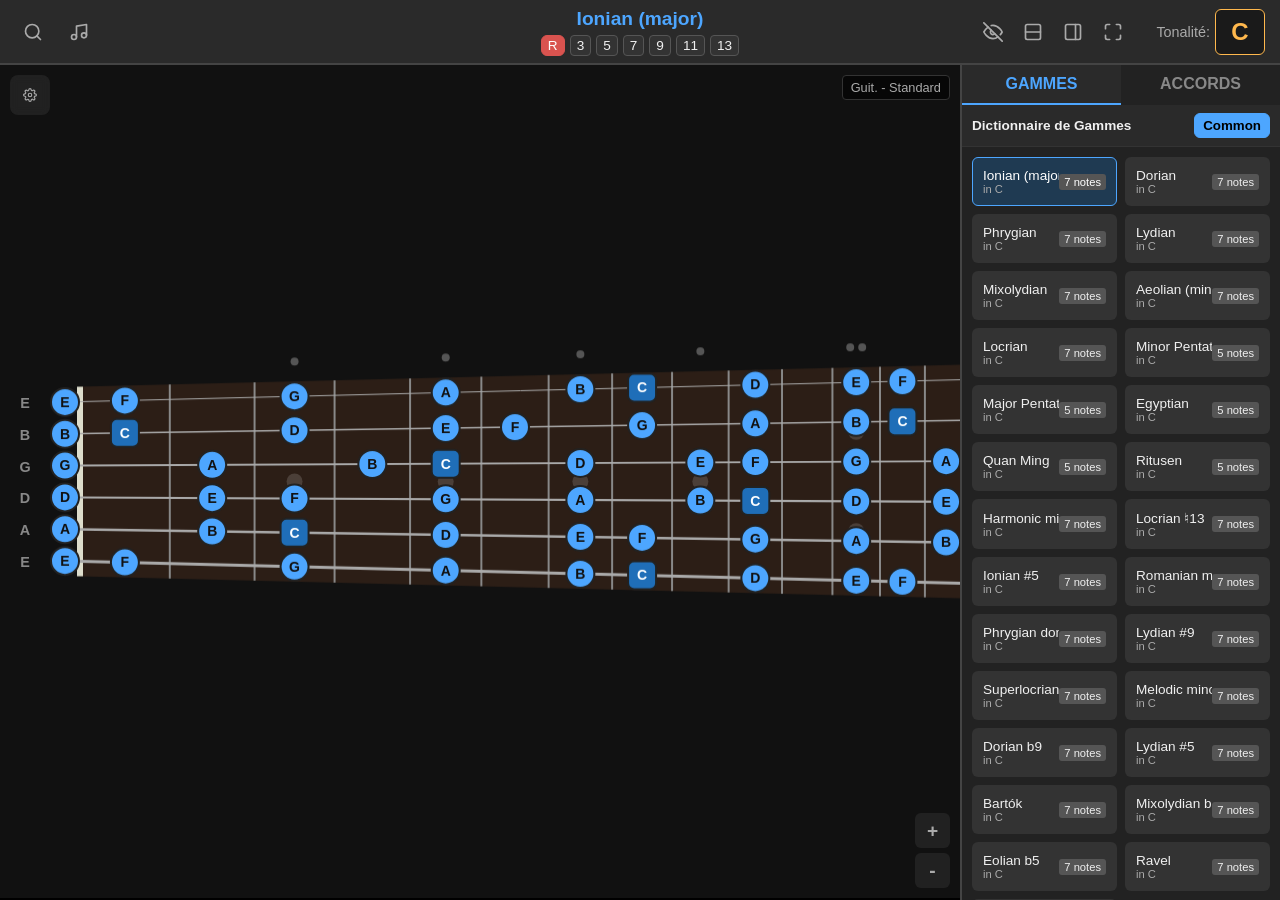
==== index.html @ 2365c73a "New icons in dropdown menu and additional marks over necks for visibility enhancing" ====
<!DOCTYPE html>
<html lang="fr">
<head>
    <meta charset="UTF-8">
    <meta name="viewport" content="width=device-width, initial-scale=1.0, maximum-scale=1.0, user-scalable=no">
    <title>Show Me Scales</title>
    <style>
        /* --- Reset et base --- */
        * { box-sizing: border-box; margin: 0; padding: 0; user-select: none; -webkit-user-select: none; }
        html, body {
            width: 100%; height: 100%;
            background-color: #1e1e1e;
            color: #f0f0f0;
            font-family: 'Segoe UI', Tahoma, Geneva, Verdana, sans-serif;
            overflow: hidden;
            touch-action: none; 
        }

        /* --- Avertissement Portrait --- */
        #orientation-warning {
            display: none; position: fixed; top: 0; left: 0; width: 100%; height: 100%;
            background: #000; color: white; z-index: 9999;
            align-items: center; justify-content: center; text-align: center;
            font-size: 1.5rem; padding: 20px;
        }
        @media screen and (orientation: portrait) {
            #orientation-warning { display: flex; }
            #app { display: none !important; }
        }

        /* --- Layout Principal --- */
        #app { display: flex; flex-direction: column; height: 100vh; width: 100vw; }

        /* --- 1. En-tête --- */
        #top-bar {
            height: 65px; background: #2a2a2a; border-bottom: 2px solid #444;
            display: flex; justify-content: space-between; align-items: center; padding: 0 15px;
            flex-shrink: 0;
            transition: all 0.3s ease;
        }
        
        .header-section { display: flex; align-items: center; gap: 10px; width: 33%; }
        .header-center { width: 34%; text-align: center; display: flex; flex-direction: column; align-items: center; }
        .header-right { width: 33%; justify-content: flex-end; }

        button {
            background: #3a3a3a; border: 1px solid #555; color: white;
            padding: 8px 12px; border-radius: 6px; cursor: pointer; font-weight: bold;
            transition: background 0.2s, color 0.2s;
        }
        button:active { background: #555; }
        button.active-toggle { background: #4da6ff; color: #000; border-color: #4da6ff; }

        /* --- Icon Buttons --- */
        .icon-btn { 
            display: flex; align-items: center; justify-content: center;
            width: 36px; height: 36px; padding: 0;
            background: transparent; border: 1px solid transparent; color: #aaa;
            border-radius: 6px;
        }
        .icon-btn:hover { color: #fff; background: rgba(255,255,255,0.05); }
        .icon-btn.active { color: #4da6ff; background: rgba(77, 166, 255, 0.1); }
        .icon-btn.active-search { color: #ff4d4d; background: rgba(255, 77, 77, 0.1); }

        #scale-name { font-size: 1.2rem; color: #4da6ff; margin-bottom: 5px; white-space: nowrap; }
        #formula-bar { display: flex; gap: 5px; font-size: 0.85rem; flex-wrap: wrap; justify-content: center; }
        .interval-badge { background: #333; padding: 2px 6px; border-radius: 4px; border: 1px solid #555; transition: 0.1s; cursor: default; }
        .interval-badge.root { background: #d9534f; color: white; border-color: #d9534f; border-radius: 6px; } /* Plus arrondi pour la fondamentale */
        
        #btn-key {
            font-size: 1.5rem; background: #1a1a1a; border-color: #ffb84d; 
            color: #ffb84d; min-width: 50px; text-align: center;
        }

        .dropdown { position: relative; display: inline-block; }
        .dropdown-content {
            display: none; position: absolute; background-color: #2a2a2a; min-width: 210px;
            box-shadow: 0px 8px 16px 0px rgba(0,0,0,0.5); z-index: 1000; border: 1px solid #444; border-radius: 6px;
            overflow: hidden;
        }
        .dropdown-content a { 
            color: #f0f0f0; padding: 12px 16px; text-decoration: none; 
            display: flex; align-items: center; gap: 12px; cursor: pointer;
            transition: background 0.2s;
        }
        .dropdown-content a:hover { background-color: #3a3a3a; }
        .dropdown-content a svg { color: #aaa; flex-shrink: 0; }
        .dropdown:hover .dropdown-content { display: block; }

        #formula-bar.interactive .interval-badge { cursor: pointer; }
        #formula-bar.interactive .interval-badge:hover { background: #555; }
        #formula-bar.interactive .interval-badge.selected { background: #ff4d4d; color: white; border-color: #ff4d4d; }
        #formula-bar.interactive .interval-badge.root.selected { background: #d9534f; }

        /* --- Structure Horizontale (Mobile Landscape Friendly) --- */
        #main-content {
            display: flex; flex-direction: row; flex-grow: 1; overflow: hidden;
        }

        /* --- 2. Zone Instrument(s) --- */
        #instruments-wrapper {
            display: flex; flex-direction: column; flex-grow: 1; overflow: hidden;
        }

        .instrument-container {
            flex: 1; position: relative; background: #111; overflow: hidden;
            box-shadow: inset 0 0 20px rgba(0,0,0,0.8);
            border-bottom: 2px solid #000;
            display: flex;
        }
        .instrument-container:last-child { border-bottom: none; }
        canvas { display: block; width: 100%; height: 100%; touch-action: none; }
        
        .btn-tuning-presets {
            position: absolute; top: 10px; left: 10px; z-index: 100;
            background: rgba(40, 40, 40, 0.7); border: 1px solid transparent; color: #aaa;
            width: 40px; height: 40px; border-radius: 8px;
            display: flex; align-items: center; justify-content: center;
            cursor: pointer; backdrop-filter: blur(4px);
        }
        .btn-tuning-presets:hover { color: #fff; background: rgba(60, 60, 60, 0.8); }
        .btn-tuning-presets:active { background: #555; }

        .instrument-label {
            position: absolute; top: 10px; right: 10px; z-index: 100;
            background: rgba(0, 0, 0, 0.6); padding: 4px 8px; border-radius: 4px;
            font-size: 0.8rem; color: #aaa; pointer-events: none; border: 1px solid #333;
        }

        .tuning-pegs {
            position: absolute; left: 0; top: 0; width: 60px; height: 100%;
            pointer-events: none; 
        }
        .peg {
            pointer-events: auto; position: absolute; left: 10px;
            background: #222; border: 2px solid #555; color: #ccc;
            width: 30px; height: 30px; border-radius: 50%;
            display: flex; align-items: center; justify-content: center;
            font-weight: bold; cursor: pointer; font-size: 0.8rem;
            box-shadow: 0 2px 5px rgba(0,0,0,0.5); transition: all 0.1s;
        }
        .peg:active { transform: scale(0.9); background: #444; }
        .disabled-peg { 
            background: transparent; border: none; box-shadow: none; 
            pointer-events: none; color: #888; font-size: 0.9rem;
        }

        .zoom-controls {
            position: absolute; right: 10px; bottom: 10px;
            display: flex; flex-direction: column; gap: 5px;
        }
        .zoom-controls button { width: 35px; height: 35px; font-size: 1.2rem; display: flex; align-items: center; justify-content: center; background: rgba(40, 40, 40, 0.7); border:none; color: #aaa;}
        .zoom-controls button:hover { color: #fff; background: rgba(60, 60, 60, 0.8); }

        /* --- 3. Dictionnaire (Onglets & Grille - A Droite) --- */
        #dictionary-zone {
            width: 320px; background: #222; border-left: 2px solid #444;
            display: flex; flex-direction: column; flex-shrink: 0;
            transition: width 0.3s;
        }
        
        .tabs { display: flex; background: #1a1a1a; }
        .tab {
            flex: 1; padding: 10px; text-align: center; cursor: pointer; font-weight: bold;
            background: #222; color: #888; border-bottom: 2px solid transparent;
        }
        .tab.active { color: #4da6ff; border-bottom-color: #4da6ff; background: #2a2a2a; }

        .grid-header {
            padding: 8px 10px; background: #2a2a2a; display: flex; 
            justify-content: space-between; align-items: center; font-size: 0.85rem;
            border-bottom: 1px solid #333; gap: 5px;
        }

        #dictionary-grid {
            flex-grow: 1; overflow-y: auto; padding: 10px;
            display: grid; grid-template-columns: repeat(auto-fill, minmax(130px, 1fr));
            gap: 8px; align-content: start;
        }

        .dict-item {
            background: #333; padding: 10px; border-radius: 6px; font-size: 0.85rem;
            cursor: pointer; border: 1px solid transparent; transition: all 0.1s;
            display: flex; justify-content: space-between; align-items: center;
        }
        .dict-item:hover { background: #3a3a3a; }
        .dict-item.active { border-color: #4da6ff; background: #1f3a52; color: #fff; }
        .dict-item.active-chord { border-color: #ff4d4d; background: #4d1f1f; color: #fff; }
        .dict-item-badge { font-size: 0.7rem; background: #555; padding: 2px 5px; border-radius: 3px; }
        .dict-item.disabled { opacity: 0.3; pointer-events: none; background: #222; }
        .chord-qualifier { font-size: 0.8rem; color: #ffb84d; font-weight: bold;}
        
        .dict-group-header {
            grid-column: 1 / -1; font-weight: bold; color: #ffb84d; 
            border-bottom: 1px solid #444; padding-bottom: 4px; margin-top: 8px;
        }

        /* --- Chord Builder (Recherche) --- */
        #chord-builder {
            display: none; flex-direction: column; flex-grow: 1; padding: 10px; overflow-y: auto;
        }
        .cb-roots {
            display: flex; overflow-x: auto; gap: 10px; padding-bottom: 10px; border-bottom: 1px solid #444;
        }
        .cb-root-btn {
            flex-shrink: 0; width: 45px; height: 45px; border-radius: 50%;
            background: #333; color: white; border: 2px solid #555;
            display: flex; align-items: center; justify-content: center;
            font-size: 1.1rem; font-weight: bold; cursor: pointer;
        }
        .cb-root-btn.active { background: #ffb84d; color: #000; border-color: #ffb84d; }
        
        .cb-qualities {
            display: grid; grid-template-columns: repeat(2, 1fr);
            gap: 10px; margin-top: 15px;
        }
        .cb-qual-btn {
            background: #333; padding: 12px; border-radius: 6px; text-align: center;
            cursor: pointer; border: 1px solid #555;
        }
        .cb-qual-btn:active { background: #555; }
        .cb-qual-btn strong { color: #ffb84d; font-size: 1.1rem; }

        /* --- Popup Modals --- */
        #key-picker-modal, #scale-root-picker-modal, #tuning-presets-modal {
            display: none; position: fixed; top: 0; left: 0; width: 100%; height: 100%;
            background: rgba(0,0,0,0.8); z-index: 2000; align-items: center; justify-content: center;
        }
        .modal-content {
            background: #2a2a2a; padding: 20px; border-radius: 10px; border: 1px solid #555;
            text-align: center; max-width: 90%; width: 350px; max-height: 90vh; overflow-y: auto;
        }
        .key-picker-grid { display: grid; grid-template-columns: repeat(4, 1fr); gap: 10px; margin-top: 15px; }
        .key-btn {
            padding: 15px 0; font-size: 1.2rem; background: #1a1a1a; color: #ffb84d;
            border: 1px solid #555; border-radius: 6px; cursor: pointer; transition: 0.2s;
        }
        .key-btn:hover:not(.disabled) { background: #333; }
        .key-btn.disabled { opacity: 0.2; pointer-events: none; }
        .key-btn.active { background: #ffb84d; color: #000; border-color: #ffb84d; }
        #btn-any-key { margin-top: 15px; width: 100%; padding: 12px; background: #4da6ff; color: #000; border: none; font-weight: bold;}

        /* Styles spécifiques pour la liste d'accordages */
        .tuning-preset-btn {
            display: block; width: 100%; padding: 12px; margin-top: 8px;
            background: #1a1a1a; color: #f0f0f0; border: 1px solid #555;
            border-radius: 6px; cursor: pointer; text-align: left;
            display: flex; justify-content: space-between; align-items: center;
        }
        .tuning-preset-btn:hover { background: #333; }
        .tuning-preset-btn .tuning-notes { color: #aaa; font-size: 0.85rem; }

        .instrument-selector {
            display: flex; justify-content: space-around; flex-wrap: wrap; gap: 5px;
            margin-bottom: 15px; border-bottom: 1px solid #555; padding-bottom: 10px;
        }

        .instrument-btn {
            background: transparent; border: none; color: #aaa;
            font-size: 1rem; cursor: pointer; padding: 5px 10px;
        }
        .instrument-btn.active {
            color: #4da6ff; border-bottom: 2px solid #4da6ff; font-weight: bold;
        }

        /* --- ZEN MODE (Cacher l'interface) --- */
        body.zen-mode #top-bar, 
        body.zen-mode #dictionary-zone,
        body.zen-mode .btn-tuning-presets,
        body.zen-mode .instrument-label,
        body.zen-mode .zoom-controls {
            display: none !important;
        }
        body.zen-mode #btn-restore-ui {
            display: flex !important;
        }
        .floating-restore {
            position: fixed; top: 15px; right: 15px; z-index: 9999;
            background: rgba(40, 40, 40, 0.8); border: 1px solid #555;
            backdrop-filter: blur(4px); border-radius: 50%;
            width: 46px; height: 46px;
            box-shadow: 0 4px 10px rgba(0,0,0,0.5);
            display: none; justify-content: center; align-items: center; cursor: pointer; color: #aaa;
        }
        .floating-restore:hover { background: #2a2a2a; color: #fff; }

    </style>
</head>
<body>
    <div id="orientation-warning">
        📱 Veuillez tourner votre appareil en mode paysage pour utiliser l'application.
    </div>

    <!-- Bouton flottant pour restaurer l'UI quand Zen Mode est actif -->
    <button class="floating-restore" id="btn-restore-ui" title="Afficher l'interface">
        <svg width="24" height="24" viewBox="0 0 24 24" fill="none" stroke="currentColor" stroke-width="2" stroke-linecap="round" stroke-linejoin="round"><path d="M1 12s4-8 11-8 11 8 11 8-4 8-11 8-11-8-11-8z"></path><circle cx="12" cy="12" r="3"></circle></svg>
    </button>

    <div id="app">
        <!-- En-tête -->
        <header id="top-bar">
            <div class="header-section">
                <!-- Dropdown Modes -->
                <div class="dropdown">
                    <button class="icon-btn" id="btn-app-mode" title="Mode de recherche">
                        <svg width="20" height="20" viewBox="0 0 24 24" fill="none" stroke="currentColor" stroke-width="2" stroke-linecap="round" stroke-linejoin="round"><circle cx="11" cy="11" r="8"></circle><line x1="21" y1="21" x2="16.65" y2="16.65"></line></svg>
                    </button>
                    <div class="dropdown-content">
                        <a onclick="setAppMode('explore')">
                            <svg width="18" height="18" viewBox="0 0 24 24" fill="none" stroke="currentColor" stroke-width="2" stroke-linecap="round" stroke-linejoin="round"><circle cx="11" cy="11" r="8"></circle><line x1="21" y1="21" x2="16.65" y2="16.65"></line></svg>
                            Mode Exploration
                        </a>
                        <a onclick="setAppMode('search_notes')">
                            <svg width="18" height="18" viewBox="0 0 24 24" fill="none" stroke="currentColor" stroke-width="2" stroke-linecap="round" stroke-linejoin="round"><path d="M9 18V5l12-2v13"></path><circle cx="6" cy="18" r="3"></circle><circle cx="18" cy="16" r="3"></circle></svg>
                            Recherche par Notes
                        </a>
                        <a onclick="setAppMode('search_intervals')">
                            <svg width="18" height="18" viewBox="0 0 24 24" fill="none" stroke="currentColor" stroke-width="2" stroke-linecap="round" stroke-linejoin="round"><line x1="4" y1="9" x2="20" y2="9"></line><line x1="4" y1="15" x2="20" y2="15"></line><line x1="10" y1="3" x2="8" y2="21"></line><line x1="16" y1="3" x2="14" y2="21"></line></svg>
                            Recherche par Intervalles
                        </a>
                    </div>
                </div>
                <!-- Toggle Affichage (Notes / Intervalles) -->
                <button class="icon-btn" id="btn-display-mode" title="Affichage : Notes / Intervalles">
                    <svg id="icon-notes" width="20" height="20" viewBox="0 0 24 24" fill="none" stroke="currentColor" stroke-width="2" stroke-linecap="round" stroke-linejoin="round"><path d="M9 18V5l12-2v13"></path><circle cx="6" cy="18" r="3"></circle><circle cx="18" cy="16" r="3"></circle></svg>
                    <svg id="icon-intervals" style="display:none;" width="20" height="20" viewBox="0 0 24 24" fill="none" stroke="currentColor" stroke-width="2" stroke-linecap="round" stroke-linejoin="round"><line x1="4" y1="9" x2="20" y2="9"></line><line x1="4" y1="15" x2="20" y2="15"></line><line x1="10" y1="3" x2="8" y2="21"></line><line x1="16" y1="3" x2="14" y2="21"></line></svg>
                </button>
            </div>
            
            <div class="header-center">
                <h1 id="scale-name">...</h1>
                <div id="formula-bar"></div>
            </div>
            
            <div class="header-section header-right">
                <div style="display:flex; gap: 4px;">
                    <button class="icon-btn" id="btn-hide-ui" title="Cacher l'interface (Zen Mode)">
                        <svg width="20" height="20" viewBox="0 0 24 24" fill="none" stroke="currentColor" stroke-width="2" stroke-linecap="round" stroke-linejoin="round"><path d="M17.94 17.94A10.07 10.07 0 0 1 12 20c-7 0-11-8-11-8a18.45 18.45 0 0 1 5.06-5.94M9.9 4.24A9.12 9.12 0 0 1 12 4c7 0 11 8 11 8a18.5 18.5 0 0 1-2.16 3.19m-6.72-1.07a3 3 0 1 1-4.24-4.24"></path><line x1="1" y1="1" x2="23" y2="23"></line></svg>
                    </button>
                    <button class="icon-btn" id="btn-split" title="Séparer la vue (2 instruments)">
                        <svg width="20" height="20" viewBox="0 0 24 24" fill="none" stroke="currentColor" stroke-width="2" stroke-linecap="round" stroke-linejoin="round"><rect x="3" y="3" width="18" height="18" rx="2" ry="2"></rect><line x1="3" y1="12" x2="21" y2="12"></line></svg>
                    </button>
                    <button class="icon-btn" id="btn-toggle-dict" title="Afficher/Masquer le dictionnaire">
                        <svg width="20" height="20" viewBox="0 0 24 24" fill="none" stroke="currentColor" stroke-width="2" stroke-linecap="round" stroke-linejoin="round"><rect x="3" y="3" width="18" height="18" rx="2" ry="2"></rect><line x1="15" y1="3" x2="15" y2="21"></line></svg>
                    </button>
                    <button class="icon-btn" id="btn-fullscreen" title="Plein écran">
                        <svg width="20" height="20" viewBox="0 0 24 24" fill="none" stroke="currentColor" stroke-width="2" stroke-linecap="round" stroke-linejoin="round"><path d="M8 3H5a2 2 0 0 0-2 2v3m18 0V5a2 2 0 0 0-2-2h-3m0 18h3a2 2 0 0 0 2-2v-3M3 16v3a2 2 0 0 0 2 2h3"></path></svg>
                    </button>
                </div>
                <div style="display:flex; align-items:center; margin-left: 15px; gap: 5px;">
                    <span style="font-size: 0.9rem; color: #aaa;">Tonalité:</span>
                    <button id="btn-key">C</button>
                </div>
            </div>
        </header>

        <div id="main-content">
            <!-- Zone Instruments (Multiples possibles) -->
            <div id="instruments-wrapper">
                <!-- Inst 0 -->
                <main class="instrument-container" id="inst-container-0">
                    <button class="btn-tuning-presets" onclick="openTuningPresetsPicker(0)" title="Instrument & Accordages">
                        <svg width="20" height="20" viewBox="0 0 24 24" fill="none" stroke="currentColor" stroke-width="2" stroke-linecap="round" stroke-linejoin="round"><circle cx="12" cy="12" r="3"></circle><path d="M19.4 15a1.65 1.65 0 0 0 .33 1.82l.06.06a2 2 0 0 1 0 2.83 2 2 0 0 1-2.83 0l-.06-.06a1.65 1.65 0 0 0-1.82-.33 1.65 1.65 0 0 0-1 1.51V21a2 2 0 0 1-2 2 2 2 0 0 1-2-2v-.09A1.65 1.65 0 0 0 9 19.4a1.65 1.65 0 0 0-1.82.33l-.06.06a2 2 0 0 1-2.83 0 2 2 0 0 1 0-2.83l.06-.06a1.65 1.65 0 0 0 .33-1.82 1.65 1.65 0 0 0-1.51-1H3a2 2 0 0 1-2-2 2 2 0 0 1 2-2h.09A1.65 1.65 0 0 0 4.6 9a1.65 1.65 0 0 0-.33-1.82l-.06-.06a2 2 0 0 1 0-2.83 2 2 0 0 1 2.83 0l.06.06a1.65 1.65 0 0 0 1.82.33H9a1.65 1.65 0 0 0 1-1.51V3a2 2 0 0 1 2-2 2 2 0 0 1 2 2v.09a1.65 1.65 0 0 0 1 1.51 1.65 1.65 0 0 0 1.82-.33l.06-.06a2 2 0 0 1 2.83 0 2 2 0 0 1 0 2.83l-.06.06a1.65 1.65 0 0 0-.33 1.82V9a1.65 1.65 0 0 0 1.51 1H21a2 2 0 0 1 2 2 2 2 0 0 1-2 2h-.09a1.65 1.65 0 0 0-1.51 1z"></path></svg>
                    </button>
                    <div class="instrument-label" id="inst-label-0"></div>
                    <canvas id="canvas-0"></canvas>
                    <div class="tuning-pegs" id="pegs-0"></div>
                    <div class="zoom-controls">
                        <button onclick="zoomIn(0)">+</button>
                        <button onclick="zoomOut(0)">-</button>
                    </div>
                </main>
                <!-- Inst 1 (Split) -->
                <main class="instrument-container" id="inst-container-1" style="display:none;">
                    <button class="btn-tuning-presets" onclick="openTuningPresetsPicker(1)" title="Instrument & Accordages">
                        <svg width="20" height="20" viewBox="0 0 24 24" fill="none" stroke="currentColor" stroke-width="2" stroke-linecap="round" stroke-linejoin="round"><circle cx="12" cy="12" r="3"></circle><path d="M19.4 15a1.65 1.65 0 0 0 .33 1.82l.06.06a2 2 0 0 1 0 2.83 2 2 0 0 1-2.83 0l-.06-.06a1.65 1.65 0 0 0-1.82-.33 1.65 1.65 0 0 0-1 1.51V21a2 2 0 0 1-2 2 2 2 0 0 1-2-2v-.09A1.65 1.65 0 0 0 9 19.4a1.65 1.65 0 0 0-1.82.33l-.06.06a2 2 0 0 1-2.83 0 2 2 0 0 1 0-2.83l.06-.06a1.65 1.65 0 0 0 .33-1.82 1.65 1.65 0 0 0-1.51-1H3a2 2 0 0 1-2-2 2 2 0 0 1 2-2h.09A1.65 1.65 0 0 0 4.6 9a1.65 1.65 0 0 0-.33-1.82l-.06-.06a2 2 0 0 1 0-2.83 2 2 0 0 1 2.83 0l.06.06a1.65 1.65 0 0 0 1.82.33H9a1.65 1.65 0 0 0 1-1.51V3a2 2 0 0 1 2-2 2 2 0 0 1 2 2v.09a1.65 1.65 0 0 0 1 1.51 1.65 1.65 0 0 0 1.82-.33l.06-.06a2 2 0 0 1 2.83 0 2 2 0 0 1 0 2.83l-.06.06a1.65 1.65 0 0 0-.33 1.82V9a1.65 1.65 0 0 0 1.51 1H21a2 2 0 0 1 2 2 2 2 0 0 1-2 2h-.09a1.65 1.65 0 0 0-1.51 1z"></path></svg>
                    </button>
                    <div class="instrument-label" id="inst-label-1"></div>
                    <canvas id="canvas-1"></canvas>
                    <div class="tuning-pegs" id="pegs-1"></div>
                    <div class="zoom-controls">
                        <button onclick="zoomIn(1)">+</button>
                        <button onclick="zoomOut(1)">-</button>
                    </div>
                </main>
            </div>

            <!-- Dictionnaire (Onglets & Grille) -->
            <footer id="dictionary-zone">
                <div class="tabs">
                    <div class="tab active" id="tab-scales" onclick="setDictTab('scales')">GAMMES</div>
                    <div class="tab" id="tab-chords" onclick="setDictTab('chords')">ACCORDS</div>
                </div>
                <div class="grid-header">
                    <strong id="dict-title">Dictionnaire</strong>
                    <div style="display:flex; gap: 5px;">
                        <button id="btn-filter-common" class="active-toggle" style="padding: 4px 8px;">Common</button>
                    </div>
                </div>
                
                <div id="dictionary-grid"></div>
                
                <div id="chord-builder">
                    <div class="cb-roots" id="cb-roots"></div>
                    <div class="cb-qualities" id="cb-qualities"></div>
                </div>
            </footer>
        </div>

        <!-- Modal Choix de Tonalité (Général / Corde) -->
        <div id="key-picker-modal">
            <div class="modal-content">
                <h3 id="key-picker-title">Sélectionner la Tonalité</h3>
                <div class="key-picker-grid" id="key-picker-grid"></div>
                <button id="btn-any-key" class="key-btn">Toutes (Any)</button>
                <button onclick="closeKeyPicker()" style="margin-top:10px; width:100%; background: #555;">Annuler</button>
            </div>
        </div>

        <!-- Modal Choix de Tonalité Spécifique -->
        <div id="scale-root-picker-modal">
            <div class="modal-content">
                <h3 id="scale-root-picker-title">Sélectionner la Tonalité</h3>
                <div class="key-picker-grid" id="scale-root-picker-grid"></div>
                <button onclick="document.getElementById('scale-root-picker-modal').style.display='none'" style="margin-top:15px; width:100%; background: #555;">Annuler</button>
            </div>
        </div>

        <!-- Modal Accordages Prédéfinis -->
        <div id="tuning-presets-modal">
            <div class="modal-content">
                <div class="instrument-selector">
                    <button class="instrument-btn active" id="btn-inst-guitar" onclick="setInstrumentType('guitar')">Guitare</button>
                    <button class="instrument-btn" id="btn-inst-bass" onclick="setInstrumentType('bass')">Basse</button>
                    <button class="instrument-btn" id="btn-inst-ukulele" onclick="setInstrumentType('ukulele')">Ukulélé</button>
                    <button class="instrument-btn" id="btn-inst-piano" onclick="setInstrumentType('piano')">Piano</button>
                    <button class="instrument-btn" id="btn-inst-score" onclick="setInstrumentType('score')">Partition</button>
                </div>
                <h3 id="tuning-title">Accordages</h3>
                <div id="tuning-presets-list" style="margin-top: 15px;">
                    <!-- Rempli par JS -->
                </div>
                <button onclick="document.getElementById('tuning-presets-modal').style.display='none'" style="margin-top:15px; width:100%; background: #555;">Fermer</button>
            </div>
        </div>
    </div>

    <script>
        // --- DONNÉES MUSICALES ---
        const NOTES = ['C', 'C#', 'D', 'D#', 'E', 'F', 'F#', 'G', 'G#', 'A', 'A#', 'B'];
        const ROMAN_NUMERALS = ['I', 'II', 'III', 'IV', 'V', 'VI', 'VII', 'VIII'];
        const ALL_INTERVALS = ['1', 'b2', '2', 'b3', '3', '4', 'b5', '5', '#5', '6', 'b7', '7'];
        
        // Mappage pour le solfège (0 = C, 1 = D, 2 = E...)
        const BASE_LETTERS = [0, 0, 1, 1, 2, 3, 3, 4, 4, 5, 5, 6]; 
        const NATURAL_PITCHES = [0, 2, 4, 5, 7, 9, 11]; // Index pitch pour C, D, E, F, G, A, B

        const INTERVAL_SEMITONES = {
            '1': 0, 'b2': 1, '2': 2, '#2': 3, 'b3': 3, '3': 4,
            'b4': 4, '4': 5, '#4': 6, 'b5': 6, '5': 7, '#5': 8,
            'b6': 8, '6': 9, 'bb7': 9, 'b7': 10, '7': 11,
            'b9': 1, '9': 2, '#9': 3, '11': 5, '#11': 6,
            'b13': 8, '13': 9
        };

        const TUNING_PRESETS = {
            'guitar': [
                { name: "Standard", notes: [4, 11, 7, 2, 9, 4] },
                { name: "Drop D", notes: [4, 11, 7, 2, 9, 2] },
                { name: "Double Drop D", notes: [2, 11, 7, 2, 9, 2] },
                { name: "Open D", notes: [2, 9, 6, 2, 9, 2] },
                { name: "Open G", notes: [2, 11, 7, 2, 7, 2] },
                { name: "DADGAD", notes: [2, 9, 7, 2, 9, 2] },
                { name: "Custom", notes: [4, 11, 7, 2, 9, 4] }
            ],
            'bass': [
                { name: "Standard (4 cordes)", notes: [7, 2, 9, 4] },
                { name: "Drop D (4 cordes)", notes: [7, 2, 9, 2] },
                { name: "Standard (5 cordes)", notes: [7, 2, 9, 4, 11] },
                { name: "Custom", notes: [7, 2, 9, 4] }
            ],
            'ukulele': [
                { name: "Standard (Soprano/Concert)", notes: [9, 4, 0, 7] },
                { name: "D Tuning", notes: [11, 6, 2, 9] },
                { name: "Baryton", notes: [4, 11, 7, 2] },
                { name: "Custom", notes: [9, 4, 0, 7] }
            ]
        };

        const DEFAULT_SCALES_DB = [
            { name: "Ionian (major)", intervals: "1, 3, 5, 7, 9, 11, 13", common: true },
            { name: "Dorian", intervals: "1, b3, 5, b7, 9, 11, 13", common: true },
            { name: "Phrygian", intervals: "1, b3, 5, b7, b9, 11, b13", common: true },
            { name: "Lydian", intervals: "1, 3, 5, 7, 9, #11, 13", common: true },
            { name: "Mixolydian", intervals: "1, 3, 5, b7, 9, 11, 13", common: true },
            { name: "Aeolian (minor)", intervals: "1, b3, 5, b7, 9, 11, b13", common: true },
            { name: "Locrian", intervals: "1, b3, b5, b7, b9, 11, b13", common: true },
            { name: "Minor Pentatonic", intervals: "1, b3, 5, b7, 11", common: true },
            { name: "Major Pentatonic", intervals: "1, 3, 5, 9, 13", common: true },
            { name: "Harmonic minor", intervals: "1, b3, 5, 7, 9, 11, b13", common: true },
            { name: "Melodic minor", intervals: "1, b3, 5, 7, 9, 11, 13", common: true },
            { name: "Blues pentatonic", intervals: "1, b3, 4, 5, b7, 11", common: true },
            { name: "Whole tone", intervals: "1, 3, #5, b7, 9, #11", common: false },
            { name: "Hirajoshi", intervals: "1, b3, 5, 9, b13", common: false }
        ];

        let SCALES_DB = [];

        const CHORD_FORMULAS = [
            { name: "Major", qualifiers: ["Maj", "", "M"], intervals: "1, 3, 5", common: true },
            { name: "Minor", qualifiers: ["m", "min", "-", "MI"], intervals: "1, b3, 5", common: true },
            { name: "Diminished", qualifiers: ["dim", "°"], intervals: "1, b3, b5", common: true },
            { name: "Augmented", qualifiers: ["Aug", "+"], intervals: "1, 3, #5", common: true },
            { name: "sus2", qualifiers: ["sus2"], intervals: "1, 2, 5", common: true },
            { name: "sus4", qualifiers: ["sus4"], intervals: "1, 4, 5", common: true },
            { name: "Major 7", qualifiers: ["maj7", "Δ"], intervals: "1, 3, 5, 7", common: true },
            { name: "Minor 7", qualifiers: ["m7", "min7"], intervals: "1, b3, 5, b7", common: true },
            { name: "Dominant 7", qualifiers: ["7"], intervals: "1, 3, 5, b7", common: true },
            { name: "Minor 7b5", qualifiers: ["m7b5", "ø"], intervals: "1, b3, b5, b7", common: false },
            { name: "Diminished 7", qualifiers: ["dim7", "°7"], intervals: "1, b3, b5, 6", common: false },
            { name: "Minor Maj 7", qualifiers: ["m(maj7)"], intervals: "1, b3, 5, 7", common: false },
            { name: "Dominant 9", qualifiers: ["9"], intervals: "1, 3, 5, b7, 9", common: false },
            { name: "Major 9", qualifiers: ["maj9"], intervals: "1, 3, 5, 7, 9", common: false },
            { name: "Minor 9", qualifiers: ["m9"], intervals: "1, b3, 5, b7, 9", common: false }
        ];

        function calculateProfile(item) {
             const intervals = item.intervals.split(',').map(i => i.trim());
             let profile = 0;
             intervals.forEach(interval => {
                 const semitones = INTERVAL_SEMITONES[interval];
                 if (semitones !== undefined) profile |= (1 << semitones);
             });
             item.profile = profile;
        }
        CHORD_FORMULAS.forEach(calculateProfile);

        // --- GESTION DE LA MISE EN VEILLE (WAKE LOCK) ---
        let wakeLock = null;
        const requestWakeLock = async () => {
            try {
                if ('wakeLock' in navigator) {
                    wakeLock = await navigator.wakeLock.request('screen');
                    wakeLock.addEventListener('release', () => { console.log('Wake Lock relâché'); });
                }
            } catch (err) {
                console.log(`Wake Lock API: ${err.name}, ${err.message}`);
            }
        };

        document.addEventListener('visibilitychange', () => {
            if (wakeLock !== null && document.visibilityState === 'visible') requestWakeLock();
        });

        // --- INITIALISATION DES GAMMES VIA JSON FETCH ---
        async function initScalesDB() {
            try {
                const response = await fetch('scales.json');
                if (!response.ok) throw new Error("Fichier introuvable");
                const data = await response.json();
                if (Array.isArray(data) && data.length > 0) {
                    SCALES_DB = data.filter(s => s.name && s.intervals).map(s => {
                        if (s.common === "true" || s.common === 1) s.common = true;
                        else if (s.common === "false" || s.common === 0) s.common = false;
                        else if (typeof s.common !== 'boolean') {
                            const def = DEFAULT_SCALES_DB.find(d => d.name === s.name);
                            s.common = def ? def.common : false;
                        }
                        return s;
                    });
                } else {
                    throw new Error("Format JSON invalide");
                }
            } catch (err) {
                console.info("Info: Utilisation des gammes par défaut (scales.json non trouvé ou invalide).");
                SCALES_DB = JSON.parse(JSON.stringify(DEFAULT_SCALES_DB));
            }
            SCALES_DB.forEach(calculateProfile);
        }

        // --- ÉTAT DE L'APPLICATION ---
        const AppState = {
            currentKey: 0, 
            searchKey: null, 
            currentScale: null, 
            currentChordRoot: null, 
            currentChordFormula: null, 
            displayMode: 'notes', 
            appMode: 'explore', 
            dictTab: 'scales', 
            showOnlyCommon: true,
            selectedNotesSet: new Set(), 
            selectedIntervalsSet: new Set(),
            cbSelectedRoot: 0,
            
            splitMode: false,
            dictVisible: true,
            instrumentsData: [
                { type: 'guitar', tuningName: 'Standard', tuning: [...TUNING_PRESETS['guitar'][0].notes] },
                { type: 'piano', tuningName: '', tuning: [] } 
            ],
            
            activeInstrumentMenuIndex: 0,
            tuningStringIndex: null, 
            
            getActiveNotes() {
                if (this.appMode === 'search_notes') {
                    return Array.from(this.selectedNotesSet).map(index => ({ index: index, interval: '?', isRoot: false, isChordNote: false }));
                } else if (this.appMode === 'search_intervals') {
                     let activeNotes = [];
                     this.selectedIntervalsSet.forEach(interval => {
                         const semitones = INTERVAL_SEMITONES[interval];
                         if (semitones !== undefined) {
                             const noteIndex = (this.currentKey + semitones) % 12;
                             activeNotes.push({ index: noteIndex, interval: interval, isRoot: interval === '1', isChordNote: false });
                         }
                     });
                     return activeNotes;
                }

                if (!this.currentScale) return [];
                const scaleIntervals = this.currentScale.intervals.split(',').map(i => i.trim());
                let activeNotes = [];
                
                scaleIntervals.forEach(interval => {
                    const semitones = INTERVAL_SEMITONES[interval];
                    if (semitones !== undefined) {
                        const noteIndex = (this.currentKey + semitones) % 12;
                        activeNotes.push({ index: noteIndex, interval: interval, isRoot: interval === '1', isChordNote: false });
                    }
                });

                if (this.dictTab === 'chords' && this.currentChordFormula !== null && this.currentChordRoot !== null) {
                    const chordIntervals = this.currentChordFormula.intervals.split(',').map(i => i.trim());
                    chordIntervals.forEach(interval => {
                         const semitones = INTERVAL_SEMITONES[interval];
                         if (semitones !== undefined) {
                             const chordNoteIndex = (this.currentChordRoot + semitones) % 12;
                             const existing = activeNotes.find(n => n.index === chordNoteIndex);
                             if (existing) {
                                 existing.isChordNote = true;
                                 if (interval === '1') existing.isChordRoot = true;
                             }
                         }
                    });
                }
                return activeNotes;
            },

            getSearchProfile() {
                let profile = 0;
                this.selectedNotesSet.forEach(noteIndex => { profile |= (1 << noteIndex); });
                return profile;
            }
        };

        // --- LOCAL STORAGE ---
        function saveState() {
            const state = {
                currentKey: AppState.currentKey,
                currentScaleName: AppState.currentScale ? AppState.currentScale.name : null,
                displayMode: AppState.displayMode,
                appMode: AppState.appMode,
                dictTab: AppState.dictTab,
                showOnlyCommon: AppState.showOnlyCommon,
                splitMode: AppState.splitMode,
                dictVisible: AppState.dictVisible,
                instrumentsData: AppState.instrumentsData
            };
            try { localStorage.setItem('showMeScales_State', JSON.stringify(state)); } catch(e) {}
        }

        function loadState() {
            try {
                const savedStr = localStorage.getItem('showMeScales_State');
                if (savedStr) {
                    const saved = JSON.parse(savedStr);
                    AppState.currentKey = saved.currentKey || 0;
                    AppState.displayMode = saved.displayMode || 'notes';
                    AppState.appMode = saved.appMode || 'explore';
                    AppState.dictTab = saved.dictTab || 'scales';
                    AppState.showOnlyCommon = saved.showOnlyCommon !== undefined ? saved.showOnlyCommon : true;
                    AppState.splitMode = saved.splitMode || false;
                    AppState.dictVisible = saved.dictVisible !== undefined ? saved.dictVisible : true;
                    
                    if (saved.instrumentsData && saved.instrumentsData.length === 2) {
                        AppState.instrumentsData = saved.instrumentsData;
                    }
                    
                    if (saved.currentScaleName) {
                        const found = SCALES_DB.find(s => s.name === saved.currentScaleName);
                        AppState.currentScale = found || SCALES_DB[0];
                    } else { AppState.currentScale = SCALES_DB[0]; }
                } else {
                    AppState.currentScale = SCALES_DB[0];
                }
            } catch(e) { AppState.currentScale = SCALES_DB[0]; }
        }

        // --- ARCHITECTURE INSTRUMENT ---
        const instrumentInstances = [null, null];

        class BaseInstrument {
            constructor(containerId, index) {
                this.index = index;
                this.container = document.getElementById(containerId);
                this.canvas = this.container.querySelector('canvas');
                this.ctx = this.canvas.getContext('2d', { alpha: false });
                this.pegsContainer = this.container.querySelector('.tuning-pegs');
                this.labelContainer = this.container.querySelector('.instrument-label');
                
                this.width = 0;
                this.height = 0;
                this.isCameraInitialized = false; 
                this.camera = { x: 0, y: 0, zoom: 1 };
                this.isDragging = false;
                this.lastPointer = { x: 0, y: 0 };
                this.clickStartPos = { x: 0, y: 0 };
                
                this._bindEvents();
            }
            
            _bindEvents() {
                this.canvas.style.touchAction = 'none';

                this.pointerDownHandler = (e) => { 
                    this.isDragging = true; 
                    this.lastPointer = { x: e.clientX, y: e.clientY }; 
                    this.clickStartPos = { x: e.clientX, y: e.clientY }; 
                    this.canvas.setPointerCapture(e.pointerId);
                };
                
                this.pointerMoveHandler = (e) => {
                    if (!this.isDragging) return;
                    e.preventDefault(); 
                    
                    this.camera.x += (e.clientX - this.lastPointer.x) / this.camera.zoom; 
                    this.camera.y += (e.clientY - this.lastPointer.y) / this.camera.zoom;
                    this.lastPointer = { x: e.clientX, y: e.clientY }; 
                    this.draw();
                };

                this.pointerUpHandler = (e) => {
                    if (!this.isDragging) return;
                    this.isDragging = false;
                    this.canvas.releasePointerCapture(e.pointerId);
                    
                    const dx = e.clientX - this.clickStartPos.x;
                    const dy = e.clientY - this.clickStartPos.y;
                    if (Math.sqrt(dx*dx + dy*dy) < 5) {
                        this.handleClick(e.clientX, e.clientY);
                    }
                };
                
                this.wheelHandler = (e) => { 
                    e.preventDefault(); 
                    this.zoomAt(e.offsetX, e.offsetY, e.deltaY > 0 ? 0.9 : 1.1); 
                };

                this.canvas.addEventListener('pointerdown', this.pointerDownHandler);
                this.canvas.addEventListener('pointermove', this.pointerMoveHandler);
                this.canvas.addEventListener('pointerup', this.pointerUpHandler);
                this.canvas.addEventListener('pointercancel', this.pointerUpHandler);
                this.canvas.addEventListener('wheel', this.wheelHandler, { passive: false });
            }

            destroy() {
                const newCanvas = this.canvas.cloneNode(false);
                this.canvas.replaceWith(newCanvas);
                this.canvas = newCanvas; 
            }

            resize() {
                const dpr = window.devicePixelRatio || 1;
                const rect = this.canvas.parentElement.getBoundingClientRect();
                
                if (rect.width === 0 || rect.height === 0) return;

                this.canvas.width = rect.width * dpr; 
                this.canvas.height = rect.height * dpr;
                this.ctx.scale(dpr, dpr); 
                this.width = rect.width; 
                this.height = rect.height;

                if (!this.isCameraInitialized) {
                    if (typeof this.centerCamera === 'function') {
                        this.centerCamera();
                    }
                    this.isCameraInitialized = true;
                }
                this.draw();
            }

            zoomAt(mouseX, mouseY, zoomDelta) {
                const newZoom = Math.min(Math.max(0.3, this.camera.zoom * zoomDelta), 3);
                this.camera.x = mouseX / newZoom - (mouseX / this.camera.zoom - this.camera.x);
                this.camera.y = mouseY / newZoom - (mouseY / this.camera.zoom - this.camera.y);
                this.camera.zoom = newZoom; this.draw();
            }
            zoomIn() { this.zoomAt(this.width/2, this.height/2, 1.2); }
            zoomOut() { this.zoomAt(this.width/2, this.height/2, 0.8); }
            screenToWorld(screenX, screenY) {
                const rect = this.canvas.getBoundingClientRect();
                return { x: ((screenX - rect.left) / this.camera.zoom) - this.camera.x, y: ((screenY - rect.top) / this.camera.zoom) - this.camera.y };
            }
            handleClick(screenX, screenY) {}
            draw() { this.ctx.fillStyle = '#111'; this.ctx.fillRect(0, 0, this.width, this.height); }
            setupTuningUI() {}
        }

        class FretboardInstrument extends BaseInstrument {
            constructor(containerId, index) {
                super(containerId, index);
                this.tuning = AppState.instrumentsData[index].tuning; 
                this.fretsCount = 24;
                
                this.scaleLength = 1600; 
                this.nutSpacing = 32;    
                this.bridgeSpacing = 48; 
                
                this.setupTuningUI();
            }

            getFretX(f) {
                if (f === 0) return 0;
                return this.scaleLength - (this.scaleLength / Math.pow(2, f / 12));
            }

            getStringY(s, x) {
                const N = this.tuning.length;
                const yNut = (s - (N - 1) / 2) * this.nutSpacing;
                const yBridge = (s - (N - 1) / 2) * this.bridgeSpacing;
                return yNut + (x / this.scaleLength) * (yBridge - yNut);
            }

            centerCamera() {
                this.camera.x = 80; 
                this.camera.y = this.height / 2; 
                this.camera.zoom = 1;
            }

            setTuning(newTuningNotes) {
                this.tuning = [...newTuningNotes];
                AppState.instrumentsData[this.index].tuning = this.tuning;
                this.centerCamera();
                this.setupTuningUI();
                this.draw();
            }

            setupTuningUI() {
                this.pegsContainer.innerHTML = '';
                const isCustom = AppState.instrumentsData[this.index].tuningName === 'Custom';
                
                this.tuning.forEach((noteIndex, stringIndex) => {
                    let peg = document.createElement('div');
                    peg.id = `peg-${this.index}-${stringIndex}`;
                    
                    if (isCustom) {
                        peg.className = 'peg'; 
                        peg.innerText = NOTES[noteIndex];
                        peg.addEventListener('click', () => openKeyPicker(this.index, stringIndex));
                    } else {
                        peg.className = 'peg disabled-peg'; 
                        peg.innerText = NOTES[noteIndex];
                    }
                    peg.style.position = 'absolute';
                    peg.style.left = '10px';
                    this.pegsContainer.appendChild(peg);
                });

                const iType = AppState.instrumentsData[this.index].type;
                const iName = iType === 'guitar' ? 'Guit.' : iType === 'bass' ? 'Basse' : 'Uku.';
                this.labelContainer.innerText = `${iName} - ${AppState.instrumentsData[this.index].tuningName}`;
                this.labelContainer.style.display = 'block';
            }

            handleClick(screenX, screenY) {
                if (AppState.appMode !== 'search_notes') return;
                const worldPos = this.screenToWorld(screenX, screenY);
                
                let bestMatch = null;
                let minDist = 400; 
                
                for (let s = 0; s < this.tuning.length; s++) {
                    const stringBaseNote = this.tuning[s];
                    for (let f = 0; f <= this.fretsCount; f++) {
                        const x = f === 0 ? -15 : (this.getFretX(f) + this.getFretX(f-1)) / 2;
                        const y = this.getStringY(s, x);
                        
                        const dx = worldPos.x - x;
                        const dy = worldPos.y - y;
                        const distSq = dx*dx + dy*dy;
                        if (distSq < minDist) {
                            minDist = distSq;
                            bestMatch = { s, f, noteIndex: (stringBaseNote + f) % 12 };
                        }
                    }
                }
                
                if (bestMatch) {
                    const noteIndex = bestMatch.noteIndex;
                    if (AppState.selectedNotesSet.has(noteIndex)) AppState.selectedNotesSet.delete(noteIndex);
                    else AppState.selectedNotesSet.add(noteIndex);
                    updateUI();
                }
            }
            
            draw() {
                if (!this.tuning || !this.isCameraInitialized) return;
                super.draw();
                const ctx = this.ctx; const activeNotes = AppState.getActiveNotes();
                ctx.save(); ctx.scale(this.camera.zoom, this.camera.zoom); ctx.translate(this.camera.x, this.camera.y);

                const N = this.tuning.length;
                const endX = this.getFretX(this.fretsCount);

                ctx.fillStyle = '#2c1e16';
                ctx.beginPath();
                const yTopNut = this.getStringY(0, 0) - 15;
                const yBotNut = this.getStringY(N-1, 0) + 15;
                const yTopEnd = this.getStringY(0, endX) - 15;
                const yBotEnd = this.getStringY(N-1, endX) + 15;
                
                ctx.moveTo(0, yTopNut); ctx.lineTo(endX, yTopEnd); ctx.lineTo(endX, yBotEnd); ctx.lineTo(0, yBotNut); ctx.fill();

                // Repères (Fret markers)
                const markers = [3, 5, 7, 9, 15, 17, 19, 21], doubleMarkers = [12, 24];
                
                // 1. Repères à l'intérieur du manche
                ctx.fillStyle = 'rgba(255, 255, 255, 0.15)';
                for(let i = 1; i <= this.fretsCount; i++) {
                    const cx = (this.getFretX(i) + this.getFretX(i-1)) / 2;
                    const cy = (this.getStringY(0, cx) + this.getStringY(N-1, cx)) / 2;
                    if (markers.includes(i)) { 
                        ctx.beginPath(); ctx.arc(cx, cy, 8, 0, Math.PI * 2); ctx.fill(); 
                    } else if (doubleMarkers.includes(i)) { 
                        const offset = (this.getStringY(N-1, cx) - this.getStringY(0, cx)) / 4;
                        ctx.beginPath(); ctx.arc(cx, cy - offset, 8, 0, Math.PI * 2); ctx.fill();
                        ctx.beginPath(); ctx.arc(cx, cy + offset, 8, 0, Math.PI * 2); ctx.fill(); 
                    }
                }

                // 2. Repères d'aide au-dessus du manche (pour rester visibles)
                ctx.fillStyle = '#555';
                for(let i = 1; i <= this.fretsCount; i++) {
                    const cx = (this.getFretX(i) + this.getFretX(i-1)) / 2;
                    const yTopMarker = this.getStringY(0, cx) - 35;
                    if (markers.includes(i)) {
                        ctx.beginPath(); ctx.arc(cx, yTopMarker, 4, 0, Math.PI * 2); ctx.fill();
                    } else if (doubleMarkers.includes(i)) {
                        ctx.beginPath(); ctx.arc(cx - 6, yTopMarker, 4, 0, Math.PI * 2); ctx.fill();
                        ctx.beginPath(); ctx.arc(cx + 6, yTopMarker, 4, 0, Math.PI * 2); ctx.fill();
                    }
                }

                for (let i = 0; i <= this.fretsCount; i++) {
                    const fx = this.getFretX(i);
                    ctx.beginPath(); ctx.moveTo(fx, this.getStringY(0, fx) - 15); ctx.lineTo(fx, this.getStringY(N-1, fx) + 15);
                    ctx.lineWidth = i === 0 ? 6 : 2; ctx.strokeStyle = i === 0 ? '#ddddcc' : '#888'; ctx.stroke();
                }

                for (let s = 0; s < N; s++) {
                    ctx.beginPath(); ctx.moveTo(0, this.getStringY(s, 0)); ctx.lineTo(endX, this.getStringY(s, endX));
                    ctx.lineWidth = 1 + (s * 0.4); ctx.strokeStyle = '#aaa'; ctx.stroke();
                }

                ctx.font = 'bold 14px sans-serif'; ctx.textAlign = 'center'; ctx.textBaseline = 'middle';
                for (let s = 0; s < N; s++) {
                    const stringBaseNote = this.tuning[s];
                    for (let f = 0; f <= this.fretsCount; f++) {
                        const noteIndex = (stringBaseNote + f) % 12;
                        const scaleNote = activeNotes.find(an => an.index === noteIndex);
                        const x = f === 0 ? -15 : (this.getFretX(f) + this.getFretX(f-1)) / 2;
                        const y = this.getStringY(s, x);

                        if (scaleNote) {
                            const isRootShape = scaleNote.isRoot || (AppState.dictTab === 'chords' && scaleNote.isChordRoot);
                            ctx.beginPath(); 
                            
                            if (isRootShape) {
                                // Carré aux bords arrondis pour la fondamentale
                                if (ctx.roundRect) ctx.roundRect(x - 14, y - 14, 28, 28, 6);
                                else ctx.rect(x - 14, y - 14, 28, 28);
                            } else {
                                // Cercle pour les autres notes
                                ctx.arc(x, y, 14, 0, Math.PI * 2);
                            }
                            
                            if (AppState.appMode === 'search_notes' || AppState.appMode === 'search_intervals') {
                                ctx.fillStyle = '#ff4d4d';
                            } else {
                                if (AppState.dictTab === 'chords' && scaleNote.isChordNote) {
                                    ctx.fillStyle = scaleNote.isChordRoot ? '#d9534f' : '#ff4d4d';
                                } else {
                                    ctx.fillStyle = scaleNote.isRoot ? '#1f6eb8' : '#4da6ff'; 
                                }
                            }
                            
                            ctx.fill(); ctx.lineWidth = 2; ctx.strokeStyle = '#222'; ctx.stroke();

                            ctx.fillStyle = '#fff';
                            if (AppState.appMode === 'explore' && AppState.dictTab === 'scales' && !scaleNote.isRoot) ctx.fillStyle = '#111';

                            let text = NOTES[noteIndex];
                            if (AppState.displayMode === 'intervals' || AppState.appMode === 'search_intervals') {
                                text = scaleNote.interval !== '?' ? scaleNote.interval : text;
                                if (text === '1') text = 'R'; // Remplacement du 1 par R
                            }
                            ctx.fillText(text, x, y + 1);
                        } else if (AppState.appMode === 'search_notes') {
                            ctx.beginPath(); ctx.arc(x, y, 6, 0, Math.PI * 2); ctx.fillStyle = 'rgba(255, 255, 255, 0.1)'; ctx.fill();
                        }
                    }
                }
                ctx.restore();

                if (this.pegsContainer) {
                    for (let s = 0; s < N; s++) {
                        const peg = document.getElementById(`peg-${this.index}-${s}`);
                        if (peg) {
                            const worldY = this.getStringY(s, -30); 
                            const screenY = (worldY + this.camera.y) * this.camera.zoom;
                            peg.style.top = `${screenY - 15}px`; 
                        }
                    }
                }
            }
        }

        class PianoInstrument extends BaseInstrument {
            constructor(containerId, index) {
                super(containerId, index);
                this.octaves = 4;
                this.startNote = 0; // C
                this.whiteKeyWidth = 60;
                this.whiteKeyHeight = 250;
                this.blackKeyWidth = 36;
                this.blackKeyHeight = 150;
                this.setupTuningUI();
            }

            centerCamera() {
                const totalWidth = this.octaves * 7 * this.whiteKeyWidth;
                this.camera.x = (this.width / 2) - (totalWidth / 2);
                this.camera.y = (this.height / 2) - (this.whiteKeyHeight / 2);
                this.camera.zoom = 1;
            }

            setupTuningUI() {
                this.pegsContainer.innerHTML = '';
                this.labelContainer.innerText = 'Piano';
                this.labelContainer.style.display = 'block';
            }

            getKeyLayout() {
                let layout = [];
                const octavePattern = [
                    { note: 0, type: 'white', wIndex: 0 },
                    { note: 1, type: 'black', wCenter: 1 }, 
                    { note: 2, type: 'white', wIndex: 1 },
                    { note: 3, type: 'black', wCenter: 2 },
                    { note: 4, type: 'white', wIndex: 2 },
                    { note: 5, type: 'white', wIndex: 3 },
                    { note: 6, type: 'black', wCenter: 4 },
                    { note: 7, type: 'white', wIndex: 4 },
                    { note: 8, type: 'black', wCenter: 5 },
                    { note: 9, type: 'white', wIndex: 5 },
                    { note: 10, type: 'black', wCenter: 6 },
                    { note: 11, type: 'white', wIndex: 6 }
                ];

                for (let o = 0; o < this.octaves; o++) {
                    const octaveOffsetX = o * 7 * this.whiteKeyWidth; 
                    octavePattern.forEach(p => {
                        const noteIndex = (this.startNote + p.note) % 12;
                        if (p.type === 'white') {
                            layout.push({
                                note: noteIndex, type: 'white',
                                x: octaveOffsetX + p.wIndex * this.whiteKeyWidth, y: 0,
                                w: this.whiteKeyWidth, h: this.whiteKeyHeight
                            });
                        } else {
                            layout.push({
                                note: noteIndex, type: 'black',
                                x: octaveOffsetX + p.wCenter * this.whiteKeyWidth - this.blackKeyWidth / 2, y: 0,
                                w: this.blackKeyWidth, h: this.blackKeyHeight
                            });
                        }
                    });
                }
                return layout;
            }

            handleClick(screenX, screenY) {
                if (AppState.appMode !== 'search_notes') return;
                const worldPos = this.screenToWorld(screenX, screenY);
                const layout = this.getKeyLayout();

                let clickedNote = null;
                for (let i = layout.length - 1; i >= 0; i--) {
                    let k = layout[i];
                    if (k.type === 'black' && worldPos.x >= k.x && worldPos.x <= k.x + k.w && worldPos.y >= k.y && worldPos.y <= k.y + k.h) {
                        clickedNote = k.note; break;
                    }
                }
                
                if (clickedNote === null) {
                    for (let i = layout.length - 1; i >= 0; i--) {
                        let k = layout[i];
                        if (k.type === 'white' && worldPos.x >= k.x && worldPos.x <= k.x + k.w && worldPos.y >= k.y && worldPos.y <= k.y + k.h) {
                            clickedNote = k.note; break;
                        }
                    }
                }

                if (clickedNote !== null) {
                    if (AppState.selectedNotesSet.has(clickedNote)) AppState.selectedNotesSet.delete(clickedNote);
                    else AppState.selectedNotesSet.add(clickedNote);
                    updateUI();
                }
            }

            draw() {
                if (!this.isCameraInitialized) return;
                super.draw();
                const ctx = this.ctx; const activeNotes = AppState.getActiveNotes();
                ctx.save(); ctx.scale(this.camera.zoom, this.camera.zoom); ctx.translate(this.camera.x, this.camera.y);

                const layout = this.getKeyLayout();

                layout.filter(k => k.type === 'white').forEach(k => {
                    ctx.fillStyle = '#f5f5f5'; ctx.fillRect(k.x, k.y, k.w, k.h);
                    ctx.strokeStyle = '#222'; ctx.lineWidth = 1; ctx.strokeRect(k.x, k.y, k.w, k.h);
                });

                layout.filter(k => k.type === 'black').forEach(k => {
                    ctx.fillStyle = '#1a1a1a'; ctx.fillRect(k.x, k.y, k.w, k.h);
                    ctx.strokeStyle = '#000'; ctx.lineWidth = 2; ctx.strokeRect(k.x, k.y, k.w, k.h);
                });

                ctx.font = 'bold 16px sans-serif'; ctx.textAlign = 'center'; ctx.textBaseline = 'middle';
                layout.forEach(k => {
                    const scaleNote = activeNotes.find(an => an.index === k.note);
                    const cx = k.x + k.w / 2;
                    const cy = k.type === 'black' ? k.h - 30 : k.h - 40;

                    if (scaleNote) {
                        const isRootShape = scaleNote.isRoot || (AppState.dictTab === 'chords' && scaleNote.isChordRoot);
                        ctx.beginPath(); 
                        
                        if (isRootShape) {
                            if (ctx.roundRect) ctx.roundRect(cx - 16, cy - 16, 32, 32, 6);
                            else ctx.rect(cx - 16, cy - 16, 32, 32);
                        } else {
                            ctx.arc(cx, cy, 16, 0, Math.PI * 2);
                        }

                        if (AppState.appMode === 'search_notes' || AppState.appMode === 'search_intervals') {
                            ctx.fillStyle = '#ff4d4d';
                        } else {
                            if (AppState.dictTab === 'chords' && scaleNote.isChordNote) {
                                ctx.fillStyle = scaleNote.isChordRoot ? '#d9534f' : '#ff4d4d';
                            } else {
                                ctx.fillStyle = scaleNote.isRoot ? '#1f6eb8' : '#4da6ff';
                            }
                        }
                        ctx.fill(); ctx.lineWidth = 2; ctx.strokeStyle = '#222'; ctx.stroke();

                        ctx.fillStyle = '#fff';
                        if (AppState.appMode === 'explore' && AppState.dictTab === 'scales' && !scaleNote.isRoot) ctx.fillStyle = '#111';

                        let text = NOTES[k.note];
                        if (AppState.displayMode === 'intervals' || AppState.appMode === 'search_intervals') {
                            text = scaleNote.interval !== '?' ? scaleNote.interval : text;
                            if (text === '1') text = 'R'; // Remplacement du 1 par R
                        }
                        ctx.fillText(text, cx, cy + 1);
                    } else if (AppState.appMode === 'search_notes') {
                        ctx.beginPath(); ctx.arc(cx, cy, 8, 0, Math.PI * 2);
                        ctx.fillStyle = k.type === 'black' ? 'rgba(255, 255, 255, 0.2)' : 'rgba(0, 0, 0, 0.1)';
                        ctx.fill();
                    }
                });

                ctx.restore();
            }
        }

        class ScoreInstrument extends BaseInstrument {
            constructor(containerId, index) {
                super(containerId, index);
                this.lineSpacing = 20;
                this.step = this.lineSpacing / 2;
                this.setupTuningUI();
            }

            centerCamera() {
                this.camera.x = 80;
                this.camera.y = this.height / 2; 
                this.camera.zoom = 1;
            }

            setupTuningUI() {
                this.pegsContainer.innerHTML = '';
                this.labelContainer.innerText = 'Partition';
                this.labelContainer.style.display = 'block';
            }

            // Déduit le bon altération d'une note en fonction de sa place sur la portée
            getAccidental(staffPos, noteIndex) {
                let normalizedPos = ((staffPos % 7) + 7) % 7;
                let naturalPitch = NATURAL_PITCHES[normalizedPos];
                let diff = (noteIndex - naturalPitch) % 12;
                if (diff < 0) diff += 12;
                
                if (diff === 0) return '';
                if (diff === 1) return '♯';
                if (diff === 2) return '𝄪'; // Double dièse
                if (diff === 11) return '♭';
                if (diff === 10) return '𝄫'; // Double bémol
                return '?';
            }

            handleClick(screenX, screenY) {
                if (AppState.appMode !== 'search_notes') return;
                const worldPos = this.screenToWorld(screenX, screenY);
                const yBottomLine = 40; 
                
                let staffPos = Math.round(2 - (worldPos.y - yBottomLine) / this.step);
                if (staffPos < -5 || staffPos > 15) return; 
                
                let normalizedPos = ((staffPos % 7) + 7) % 7;
                let clickedNote = NATURAL_PITCHES[normalizedPos];
                
                if (clickedNote !== undefined) {
                    if (AppState.selectedNotesSet.has(clickedNote)) AppState.selectedNotesSet.delete(clickedNote);
                    else AppState.selectedNotesSet.add(clickedNote);
                    updateUI();
                }
            }

            draw() {
                if (!this.isCameraInitialized) return;
                super.draw();
                const ctx = this.ctx; 
                const activeNotes = AppState.getActiveNotes();
                
                ctx.save(); 
                ctx.scale(this.camera.zoom, this.camera.zoom); 
                ctx.translate(this.camera.x, this.camera.y);

                const yBottomLine = 40; 
                const staffWidth = Math.max(1000, this.width / this.camera.zoom + 200);

                // --- 1. Dessiner la portée (5 lignes) ---
                ctx.strokeStyle = '#888';
                ctx.lineWidth = 1.5;
                for(let i=0; i<5; i++) {
                    let y = yBottomLine - i * this.lineSpacing;
                    ctx.beginPath();
                    ctx.moveTo(-this.camera.x, y); 
                    ctx.lineTo(staffWidth - this.camera.x, y);
                    ctx.stroke();
                }

                // --- 2. Dessiner la clé de Sol ---
                ctx.font = '85px serif';
                ctx.fillStyle = '#aaa';
                ctx.textAlign = 'center';
                ctx.textBaseline = 'alphabetic';
                // Symbole unicode de la clé de sol
                ctx.fillText('𝄞', 30, yBottomLine + 6);

                // --- 3. Préparer les notes visuelles (Staff Position) ---
                let visualNotes = activeNotes.map((note) => {
                    let staffPos;
                    if (AppState.appMode === 'search_notes' || AppState.appMode === 'search_intervals') {
                        staffPos = BASE_LETTERS[note.index];
                        if (staffPos < BASE_LETTERS[AppState.currentKey]) staffPos += 7; 
                    } else {
                        let degreeMatch = note.interval.match(/\d+/);
                        if (degreeMatch) {
                            let degree = parseInt(degreeMatch[0]) - 1;
                            staffPos = BASE_LETTERS[AppState.currentKey] + degree;
                        } else {
                            staffPos = BASE_LETTERS[note.index];
                            if (staffPos < BASE_LETTERS[AppState.currentKey]) staffPos += 7;
                        }
                    }
                    return { ...note, staffPos };
                });

                if (AppState.appMode === 'search_notes' || AppState.appMode === 'search_intervals') {
                     visualNotes.sort((a,b) => a.staffPos - b.staffPos);
                }

                // --- 4. Dessiner les notes ---
                let startX = 140;
                let spacingX = 85;
                
                visualNotes.forEach((vn, i) => {
                    let x = startX + i * spacingX;
                    let y = yBottomLine - (vn.staffPos - 2) * this.step;

                    // Lignes supplémentaires (Ledger lines)
                    ctx.strokeStyle = '#888';
                    ctx.lineWidth = 1.5;
                    if (vn.staffPos <= 0) { // C4 ou plus bas
                        for(let l = 0; l >= vn.staffPos; l -= 2) {
                            let ly = yBottomLine - (l - 2) * this.step;
                            ctx.beginPath(); ctx.moveTo(x-18, ly); ctx.lineTo(x+18, ly); ctx.stroke();
                        }
                    } else if (vn.staffPos >= 12) { // A5 ou plus haut
                        for(let l = 12; l <= vn.staffPos; l += 2) {
                            let ly = yBottomLine - (l - 2) * this.step;
                            ctx.beginPath(); ctx.moveTo(x-18, ly); ctx.lineTo(x+18, ly); ctx.stroke();
                        }
                    }

                    // Altération
                    let acc = this.getAccidental(vn.staffPos, vn.index);
                    if (acc) {
                        ctx.font = '24px serif';
                        ctx.fillStyle = '#fff';
                        ctx.textAlign = 'right';
                        ctx.textBaseline = 'middle';
                        ctx.fillText(acc, x - 15, y - 2);
                    }

                    // Tête de la note
                    const isRootShape = vn.isRoot || (AppState.dictTab === 'chords' && vn.isChordRoot);
                    ctx.beginPath();
                    
                    if (isRootShape) {
                        if (ctx.roundRect) ctx.roundRect(x - 10, y - 8, 20, 16, 5);
                        else ctx.rect(x - 10, y - 8, 20, 16);
                    } else {
                        ctx.ellipse(x, y, 9, 7, -Math.PI / 8, 0, Math.PI * 2);
                    }
                    
                    if (AppState.appMode === 'search_notes' || AppState.appMode === 'search_intervals') {
                        ctx.fillStyle = '#ff4d4d';
                    } else {
                        if (AppState.dictTab === 'chords' && vn.isChordNote) {
                            ctx.fillStyle = vn.isChordRoot ? '#d9534f' : '#ff4d4d';
                        } else {
                            ctx.fillStyle = vn.isRoot ? '#1f6eb8' : '#e0e0e0'; 
                        }
                    }
                    ctx.fill();
                    
                    // Hampe (Stem)
                    ctx.beginPath();
                    if (vn.staffPos < 6) {
                        // Hampe vers le haut (droite)
                        ctx.moveTo(x + (isRootShape? 10 : 7), y - 2);
                        ctx.lineTo(x + (isRootShape? 10 : 7), y - 40);
                    } else {
                        // Hampe vers le bas (gauche)
                        ctx.moveTo(x - (isRootShape? 10 : 7), y + 2);
                        ctx.lineTo(x - (isRootShape? 10 : 7), y + 40);
                    }
                    ctx.lineWidth = 2;
                    ctx.strokeStyle = ctx.fillStyle;
                    ctx.stroke();

                    // Label (Nom de la note ou intervalle) en dessous
                    ctx.font = '13px sans-serif';
                    ctx.fillStyle = '#aaa';
                    ctx.textAlign = 'center';
                    let text = NOTES[vn.index];
                    if (AppState.displayMode === 'intervals' || AppState.appMode === 'search_intervals') {
                        text = vn.interval !== '?' ? vn.interval : text;
                        if (text === '1') text = 'R'; // Remplacement du 1 par R
                    }
                    ctx.fillText(text, x, yBottomLine + 60 + (i%2 === 0 ? 0 : 20)); // Décalage pour éviter les collisions textuelles
                });

                ctx.restore();
            }
        }

        function buildInstrument(index) {
            const data = AppState.instrumentsData[index];
            if (instrumentInstances[index]) instrumentInstances[index].destroy();

            if (data.type === 'piano') {
                instrumentInstances[index] = new PianoInstrument(`inst-container-${index}`, index);
            } else if (data.type === 'score') {
                instrumentInstances[index] = new ScoreInstrument(`inst-container-${index}`, index);
            } else {
                instrumentInstances[index] = new FretboardInstrument(`inst-container-${index}`, index);
            }
        }

        // --- THÉORIE MUSICALE : HARMONISATION ---
        function getHarmonizedChords(scaleProfile, rootKey) {
            let scaleNotes = [];
            for(let i=0; i<12; i++) {
                if ((scaleProfile & (1 << i)) !== 0) scaleNotes.push((rootKey + i) % 12);
            }
            
            let sortedNotes = [];
            for(let i=0; i<12; i++) {
                let n = (rootKey + i) % 12;
                if (scaleNotes.includes(n)) sortedNotes.push(n);
            }

            let harmonized = [];
            sortedNotes.forEach((rootNote, degreeIndex) => {
                let degreeChords = [];
                const isCommonFilter = AppState.showOnlyCommon;
                
                CHORD_FORMULAS.forEach(formula => {
                    if (isCommonFilter && !formula.common) return;

                    let isMatch = true;
                    for(let i=0; i<12; i++) {
                        if ((formula.profile & (1 << i)) !== 0) {
                            let chordNote = (rootNote + i) % 12;
                            if (!scaleNotes.includes(chordNote)) { isMatch = false; break; }
                        }
                    }
                    if (isMatch) {
                        degreeChords.push({ rootNote: rootNote, formula: formula, degreeStr: ROMAN_NUMERALS[degreeIndex] });
                    }
                });
                
                if (degreeChords.length > 0) harmonized.push({ rootNote: rootNote, degreeStr: ROMAN_NUMERALS[degreeIndex], chords: degreeChords });
            });
            return harmonized;
        }

        // --- MOTEUR DE RECHERCHE INVERSÉE ---
        function isScaleMatchingSelection(searchProfile, scaleProfile, rootOffset) {
            if (searchProfile === 0) return true; 
            let shiftedScaleProfile = (scaleProfile | (scaleProfile << 12)) >> (12 - rootOffset);
            shiftedScaleProfile = shiftedScaleProfile & 0xFFF;
            return (searchProfile & shiftedScaleProfile) === searchProfile;
        }

        function getValidKeysForScale(searchProfile, scaleProfile) {
            let validKeys = [];
            for (let k = 0; k < 12; k++) {
                if (isScaleMatchingSelection(searchProfile, scaleProfile, k)) validKeys.push(k);
            }
            return validKeys;
        }

        function isScaleMatchingIntervals(selectedIntervals, scaleIntervalsStr) {
            if (selectedIntervals.size === 0) return true;
            const scaleSemitones = scaleIntervalsStr.split(',').map(i => INTERVAL_SEMITONES[i.trim()]);
            for (let selectedInterval of selectedIntervals) {
                if (!scaleSemitones.includes(INTERVAL_SEMITONES[selectedInterval])) return false;
            }
            return true;
        }

        // --- CONTRÔLEUR UI ---
        function toggleSplitMode() {
            AppState.splitMode = !AppState.splitMode;
            document.getElementById('inst-container-1').style.display = AppState.splitMode ? 'flex' : 'none';
            document.getElementById('btn-split').classList.toggle('active', AppState.splitMode);
            
            // Attendre le redimensionnement du layout DOM avant de demander au Canvas de se dessiner
            requestAnimationFrame(() => {
                instrumentInstances.forEach(inst => { if(inst) inst.resize(); });
                updateUI();
            });
        }

        function toggleDictPanel() {
            AppState.dictVisible = !AppState.dictVisible;
            const dict = document.getElementById('dictionary-zone');
            const btn = document.getElementById('btn-toggle-dict');
            if (AppState.dictVisible) {
                dict.style.width = '320px';
                dict.style.borderLeft = '2px solid #444';
                dict.style.padding = '';
                btn.classList.remove('active');
            } else {
                dict.style.width = '0';
                dict.style.borderLeft = 'none';
                dict.style.padding = '0';
                btn.classList.add('active');
            }
            setTimeout(() => { instrumentInstances.forEach(inst => { if(inst) inst.resize(); }); }, 300);
            saveState();
        }

        function toggleFullScreen() {
            if (!document.fullscreenElement) {
                document.documentElement.requestFullscreen().catch(err => {
                    console.log(`Erreur lors du passage en plein écran: ${err.message}`);
                });
                document.getElementById('btn-fullscreen').classList.add('active');
            } else {
                if (document.exitFullscreen) document.exitFullscreen();
                document.getElementById('btn-fullscreen').classList.remove('active');
            }
        }

        function toggleZenMode() {
            document.body.classList.toggle('zen-mode');
            setTimeout(() => {
                instrumentInstances.forEach(inst => { if(inst) inst.resize(); });
            }, 100); // Laisse le temps au DOM de recalculer ses dimensions
        }

        function setAppMode(mode) {
            AppState.appMode = mode;
            if (mode !== 'search_notes') AppState.selectedNotesSet.clear();
            if (mode !== 'search_intervals') AppState.selectedIntervalsSet.clear();
            
            if (mode === 'explore' && AppState.dictTab === 'chords') {
                AppState.currentChordRoot = null; AppState.currentChordFormula = null;
            }
            updateUI();
        }

        function setDictTab(tabName) {
            AppState.dictTab = tabName;
            document.getElementById('tab-scales').className = tabName === 'scales' ? 'tab active' : 'tab';
            document.getElementById('tab-chords').className = tabName === 'chords' ? 'tab active' : 'tab';
            
            if (tabName === 'chords' && AppState.appMode === 'explore') {
                AppState.currentChordRoot = null; AppState.currentChordFormula = null;
            }
            updateUI();
        }

        function toggleIntervalSelection(interval) {
            if (AppState.appMode !== 'search_intervals') return;
            if (AppState.selectedIntervalsSet.has(interval)) AppState.selectedIntervalsSet.delete(interval);
            else AppState.selectedIntervalsSet.add(interval);
            updateUI();
        }

        function toggleChordInSearch(rootIndex, formulaProfile) {
            let activeSemitones = [];
            for(let i=0; i<12; i++) {
                if ((formulaProfile & (1 << i)) !== 0) {
                    activeSemitones.push((rootIndex + i) % 12);
                }
            }
            
            let allPresent = activeSemitones.every(note => AppState.selectedNotesSet.has(note));
            activeSemitones.forEach(note => {
                if (allPresent) AppState.selectedNotesSet.delete(note);
                else AppState.selectedNotesSet.add(note);
            });
            updateUI();
        }

        function updateUI() {
            const btnAppMode = document.getElementById('btn-app-mode');
            const btnKey = document.getElementById('btn-key');
            const formulaBar = document.getElementById('formula-bar');
            const scaleName = document.getElementById('scale-name');
            const dictTitle = document.getElementById('dict-title');
            const grid = document.getElementById('dictionary-grid');
            const chordBuilder = document.getElementById('chord-builder');
            
            formulaBar.className = ''; 
            formulaBar.innerHTML = '';

            // Mise à jour de l'icône du mode de recherche
            btnAppMode.classList.toggle('active-search', AppState.appMode !== 'explore');
            
            // Mise à jour de l'icône de toggle (notes ou intervalles)
            const btnMode = document.getElementById('btn-display-mode');
            document.getElementById('icon-notes').style.display = AppState.displayMode === 'notes' ? 'block' : 'none';
            document.getElementById('icon-intervals').style.display = AppState.displayMode === 'notes' ? 'none' : 'block';
            btnMode.classList.toggle('active', AppState.displayMode !== 'notes');
            
            if (AppState.appMode === 'explore') {
                let titleText = AppState.currentScale ? AppState.currentScale.name : '...';
                if (AppState.dictTab === 'chords' && AppState.currentChordFormula) {
                    titleText += ` • ${NOTES[AppState.currentChordRoot]}${AppState.currentChordFormula.qualifiers[0]}`;
                }
                
                scaleName.innerHTML = titleText;
                scaleName.style.display = "block";
                formulaBar.style.display = "flex";
                dictTitle.innerText = AppState.dictTab === 'scales' ? "Dictionnaire de Gammes" : `Harmonisation (${NOTES[AppState.currentKey]} ${AppState.currentScale ? AppState.currentScale.name : ''})`;
                btnKey.innerText = NOTES[AppState.currentKey];
                
                if (AppState.currentScale) {
                    AppState.currentScale.intervals.split(',').forEach(interval => {
                        const i = interval.trim();
                        const span = document.createElement('span');
                        span.className = 'interval-badge' + (i === '1' ? ' root' : '');
                        span.innerText = i === '1' ? 'R' : i; // Remplacement du 1 par R
                        formulaBar.appendChild(span);
                    });
                }

                grid.style.display = 'grid';
                chordBuilder.style.display = 'none';
                renderDictionaryGrid();

            } else if (AppState.appMode === 'search_notes') {
                scaleName.innerHTML = "Recherche par notes";
                scaleName.style.display = "block";
                formulaBar.style.display = "none";
                
                const noteCount = AppState.selectedNotesSet.size;
                dictTitle.innerText = AppState.dictTab === 'scales' ? `Résultats (${noteCount} note${noteCount > 1 ? 's' : ''})` : "Ajouter un accord à la recherche";
                btnKey.innerText = AppState.searchKey === null ? "Any" : NOTES[AppState.searchKey];

                if (AppState.dictTab === 'scales') {
                    grid.style.display = 'grid';
                    chordBuilder.style.display = 'none';
                    renderDictionaryGrid();
                } else {
                    grid.style.display = 'none';
                    chordBuilder.style.display = 'flex';
                    renderChordBuilder();
                }

            } else if (AppState.appMode === 'search_intervals') {
                scaleName.innerHTML = "Recherche par intervalles";
                scaleName.style.display = "block"; 
                formulaBar.style.display = "flex";
                formulaBar.className = 'interactive';
                
                const intCount = AppState.selectedIntervalsSet.size;
                dictTitle.innerText = `Résultats (${intCount} intervalle${intCount > 1 ? 's' : ''})`;
                btnKey.innerText = NOTES[AppState.currentKey]; 
                
                ALL_INTERVALS.forEach(interval => {
                    const span = document.createElement('span');
                    span.className = 'interval-badge' + (interval === '1' ? ' root' : '');
                    if (AppState.selectedIntervalsSet.has(interval)) span.classList.add('selected');
                    span.innerText = interval === '1' ? 'R' : interval; // Remplacement du 1 par R
                    span.onclick = () => toggleIntervalSelection(interval);
                    formulaBar.appendChild(span);
                });

                if (AppState.dictTab === 'chords') setDictTab('scales');

                grid.style.display = 'grid';
                chordBuilder.style.display = 'none';
                renderDictionaryGrid();
            }

            instrumentInstances.forEach(inst => { if(inst) inst.draw(); });
            saveState(); // Auto-save after UI updates
        }

        function renderDictionaryGrid() {
            const grid = document.getElementById('dictionary-grid');
            grid.innerHTML = '';

            if (AppState.appMode === 'explore' && AppState.dictTab === 'chords' && AppState.currentScale) {
                const harmonized = getHarmonizedChords(AppState.currentScale.profile, AppState.currentKey);
                
                harmonized.forEach(group => {
                    const groupHeader = document.createElement('div');
                    groupHeader.className = 'dict-group-header';
                    groupHeader.innerText = `Degré ${group.degreeStr} (${NOTES[group.rootNote]})`;
                    grid.appendChild(groupHeader);

                    group.chords.forEach(chord => {
                        const domItem = document.createElement('div');
                        domItem.className = 'dict-item';
                        if (AppState.currentChordFormula === chord.formula && AppState.currentChordRoot === chord.rootNote) {
                            domItem.classList.add('active-chord');
                        }

                        domItem.innerHTML = `
                            <div>
                                <strong>${NOTES[chord.rootNote]}</strong><span class="chord-qualifier">${chord.formula.qualifiers[0]}</span>
                                <div style="font-size:0.7rem; color:#aaa">${chord.formula.name}</div>
                            </div>
                            <span class="dict-item-badge">${chord.formula.intervals.split(',').length} notes</span>
                        `;
                        domItem.onclick = () => {
                            AppState.currentChordRoot = chord.rootNote;
                            AppState.currentChordFormula = chord.formula;
                            updateUI();
                        };
                        grid.appendChild(domItem);
                    });
                });
                return; 
            }

            const filteredScales = AppState.showOnlyCommon ? SCALES_DB.filter(item => item.common) : SCALES_DB;
            const searchProfile = AppState.getSearchProfile();

            filteredScales.forEach(scale => {
                let isMatch = true;
                let subtitleStr = "";

                if (AppState.appMode === 'search_notes' && AppState.selectedNotesSet.size > 0) {
                    if (AppState.searchKey !== null) {
                        isMatch = isScaleMatchingSelection(searchProfile, scale.profile, AppState.searchKey);
                        if (isMatch) subtitleStr = " in " + NOTES[AppState.searchKey];
                    } else {
                        const validKeys = getValidKeysForScale(searchProfile, scale.profile);
                        isMatch = validKeys.length > 0;
                        if (isMatch) {
                            if (validKeys.length > 3) subtitleStr = " in " + validKeys.length + " keys";
                            else subtitleStr = " in " + validKeys.map(k => NOTES[k]).join(', ');
                        }
                    }
                } else if (AppState.appMode === 'search_intervals' && AppState.selectedIntervalsSet.size > 0) {
                    isMatch = isScaleMatchingIntervals(AppState.selectedIntervalsSet, scale.intervals);
                    if (isMatch) subtitleStr = " in " + NOTES[AppState.currentKey];
                } else if (AppState.appMode === 'explore') {
                     subtitleStr = " in " + NOTES[AppState.currentKey];
                }

                const domItem = document.createElement('div');
                domItem.className = 'dict-item';
                if (!isMatch) domItem.classList.add('disabled');
                if (AppState.appMode === 'explore' && AppState.currentScale && scale.name === AppState.currentScale.name) domItem.classList.add('active');

                domItem.innerHTML = `
                    <div style="display:flex; flex-direction:column; align-items:flex-start; overflow: hidden;">
                        <span style="white-space: nowrap; overflow: hidden; text-overflow: ellipsis; width: 100px;">${scale.name}</span>
                        <span style="font-size: 0.7rem; color:#aaa">${isMatch ? subtitleStr : ''}</span>
                    </div>
                    <span class="dict-item-badge" style="flex-shrink:0;">${scale.intervals.split(',').length} notes</span>
                `;

                domItem.onclick = () => {
                    if(!isMatch) return;
                    if (AppState.appMode === 'search_notes' && AppState.searchKey === null && AppState.selectedNotesSet.size > 0) {
                         const validKeys = getValidKeysForScale(searchProfile, scale.profile);
                         if(validKeys.length > 1) { openScaleRootPicker(scale, validKeys); return; }
                         else if (validKeys.length === 1) AppState.currentKey = validKeys[0];
                    } else if (AppState.appMode === 'search_notes' && AppState.searchKey !== null) {
                         AppState.currentKey = AppState.searchKey;
                    }
                    AppState.currentScale = scale;
                    setAppMode('explore'); 
                };
                grid.appendChild(domItem);
            });
        }

        function renderChordBuilder() {
            const cbRoots = document.getElementById('cb-roots');
            const cbQualities = document.getElementById('cb-qualities');
            cbRoots.innerHTML = ''; cbQualities.innerHTML = '';

            for(let i=0; i<12; i++) {
                const btn = document.createElement('div');
                btn.className = 'cb-root-btn' + (i === AppState.cbSelectedRoot ? ' active' : '');
                btn.innerText = NOTES[i];
                btn.onclick = () => { AppState.cbSelectedRoot = i; renderChordBuilder(); };
                cbRoots.appendChild(btn);
            }

            const filteredFormulas = AppState.showOnlyCommon ? CHORD_FORMULAS.filter(f => f.common) : CHORD_FORMULAS;
            
            filteredFormulas.forEach(formula => {
                const btn = document.createElement('div');
                btn.className = 'cb-qual-btn';
                btn.innerHTML = `<strong>${NOTES[AppState.cbSelectedRoot]}</strong> ${formula.qualifiers[0]} <div style="font-size:0.7rem; color:#aaa">${formula.name}</div>`;
                btn.onclick = () => toggleChordInSearch(AppState.cbSelectedRoot, formula.profile);
                cbQualities.appendChild(btn);
            });
        }

        // --- GESTION DES MODALS ET FICHIERS ---
        function openKeyPicker(instIndex = null, stringIndex = null) {
            AppState.tuningStringIndex = { instIndex, stringIndex };
            
            const modal = document.getElementById('key-picker-modal');
            const grid = document.getElementById('key-picker-grid');
            const title = document.getElementById('key-picker-title');
            const btnAny = document.getElementById('btn-any-key');
            grid.innerHTML = '';
            
            if (stringIndex !== null) {
                title.innerText = `Accorder la corde ${stringIndex + 1}`;
                btnAny.style.display = 'none';
            } else {
                title.innerText = `Sélectionner la Tonalité`;
                if (AppState.appMode !== 'search_notes') {
                    btnAny.style.display = 'none';
                } else {
                    btnAny.style.display = 'block';
                    btnAny.classList.toggle('active', AppState.searchKey === null);
                    btnAny.onclick = () => { AppState.searchKey = null; closeKeyPicker(); updateUI(); }
                }
            }
            
            const searchProfile = AppState.getSearchProfile();
            let validTonics = new Set();
            if (stringIndex === null && AppState.appMode === 'search_notes' && AppState.selectedNotesSet.size > 0 && AppState.dictTab === 'scales') {
                const itemsToTest = AppState.showOnlyCommon ? SCALES_DB.filter(s => s.common) : SCALES_DB;
                itemsToTest.forEach(item => { getValidKeysForScale(searchProfile, item.profile).forEach(k => validTonics.add(k)); });
            } else {
                for(let i=0; i<12; i++) validTonics.add(i); 
            }

            for (let i = 0; i < 12; i++) {
                const btn = document.createElement('button');
                btn.className = 'key-btn';
                btn.innerText = NOTES[i];
                
                if (stringIndex !== null) {
                    if (instrumentInstances[instIndex] && instrumentInstances[instIndex].tuning && instrumentInstances[instIndex].tuning[stringIndex] === i) btn.classList.add('active');
                } else {
                    if (AppState.appMode !== 'search_notes' && i === AppState.currentKey) btn.classList.add('active');
                    if (AppState.appMode === 'search_notes' && i === AppState.searchKey) btn.classList.add('active');
                    if (AppState.appMode === 'search_notes' && AppState.selectedNotesSet.size > 0 && !validTonics.has(i)) btn.classList.add('disabled');
                }

                btn.onclick = () => {
                    if (stringIndex !== null && instrumentInstances[instIndex]) {
                        instrumentInstances[instIndex].tuning[stringIndex] = i;
                        AppState.instrumentsData[instIndex].tuningName = 'Custom'; 
                        instrumentInstances[instIndex].setupTuningUI();
                        instrumentInstances[instIndex].draw();
                        updateUI();
                    } else {
                        if (AppState.appMode !== 'search_notes') AppState.currentKey = i;
                        else AppState.searchKey = i;
                        updateUI();
                    }
                    closeKeyPicker();
                };
                grid.appendChild(btn);
            }
            modal.style.display = 'flex';
        }

        function closeKeyPicker() {
            document.getElementById('key-picker-modal').style.display = 'none';
            AppState.tuningStringIndex = null;
        }

        function openScaleRootPicker(scale, validKeys) {
            const modal = document.getElementById('scale-root-picker-modal');
            const grid = document.getElementById('scale-root-picker-grid');
            document.getElementById('scale-root-picker-title').innerText = `Tonalité pour ${scale.name}`;
            grid.innerHTML = '';

            for (let i = 0; i < 12; i++) {
                const btn = document.createElement('button');
                btn.className = 'key-btn';
                btn.innerText = NOTES[i];
                if (!validKeys.includes(i)) btn.classList.add('disabled');
                else {
                    btn.onclick = () => {
                        AppState.currentScale = scale;
                        AppState.currentKey = i;
                        setAppMode('explore'); 
                        modal.style.display = 'none';
                    };
                }
                grid.appendChild(btn);
            }
            modal.style.display = 'flex';
        }

        function openTuningPresetsPicker(instIndex) {
            AppState.activeInstrumentMenuIndex = instIndex;
            const currentType = AppState.instrumentsData[instIndex].type;
            
            document.getElementById('btn-inst-guitar').classList.toggle('active', currentType === 'guitar');
            document.getElementById('btn-inst-bass').classList.toggle('active', currentType === 'bass');
            document.getElementById('btn-inst-ukulele').classList.toggle('active', currentType === 'ukulele');
            document.getElementById('btn-inst-piano').classList.toggle('active', currentType === 'piano');
            document.getElementById('btn-inst-score').classList.toggle('active', currentType === 'score');

            updateTuningPresetsList(instIndex, currentType);
            document.getElementById('tuning-presets-modal').style.display = 'flex';
        }

        function setInstrumentType(type) {
            const instIndex = AppState.activeInstrumentMenuIndex;
            AppState.instrumentsData[instIndex].type = type;
            
            document.getElementById('btn-inst-guitar').classList.toggle('active', type === 'guitar');
            document.getElementById('btn-inst-bass').classList.toggle('active', type === 'bass');
            document.getElementById('btn-inst-ukulele').classList.toggle('active', type === 'ukulele');
            document.getElementById('btn-inst-piano').classList.toggle('active', type === 'piano');
            document.getElementById('btn-inst-score').classList.toggle('active', type === 'score');
            
            if (type !== 'piano' && type !== 'score') {
                const presets = TUNING_PRESETS[type];
                AppState.instrumentsData[instIndex].tuningName = presets[0].name;
                AppState.instrumentsData[instIndex].tuning = [...presets[0].notes];
            } else {
                AppState.instrumentsData[instIndex].tuningName = '';
                AppState.instrumentsData[instIndex].tuning = [];
            }

            buildInstrument(instIndex);
            updateTuningPresetsList(instIndex, type);
            updateUI(); 
            
            requestAnimationFrame(() => {
                if (instrumentInstances[instIndex]) {
                    instrumentInstances[instIndex].resize();
                }
            });
        }

        function updateTuningPresetsList(instIndex, type) {
            const list = document.getElementById('tuning-presets-list');
            const tuningTitle = document.getElementById('tuning-title');

            if (type === 'piano') {
                list.innerHTML = '<div style="color:#aaa; text-align:center; padding: 20px;">Le piano a un accordage standard fixe.</div>';
                tuningTitle.style.display = 'none';
            } else if (type === 'score') {
                list.innerHTML = '<div style="color:#aaa; text-align:center; padding: 20px;">La partition s\'adapte automatiquement (Clé de Sol).</div>';
                tuningTitle.style.display = 'none';
            } else {
                tuningTitle.style.display = 'block';
                list.innerHTML = '';
                TUNING_PRESETS[type].forEach(preset => {
                    const btn = document.createElement('button');
                    btn.className = 'tuning-preset-btn';
                    const notesStr = preset.notes.map(n => NOTES[n]).join(' ');
                    btn.innerHTML = `<span>${preset.name}</span> <span class="tuning-notes">${notesStr}</span>`;
                    
                    btn.onclick = () => {
                        AppState.instrumentsData[instIndex].tuningName = preset.name;
                        AppState.instrumentsData[instIndex].tuning = [...preset.notes];
                        if (instrumentInstances[instIndex] instanceof FretboardInstrument) {
                            instrumentInstances[instIndex].setTuning(preset.notes);
                        }
                        document.getElementById('tuning-presets-modal').style.display = 'none';
                        updateUI();
                    };
                    list.appendChild(btn);
                });
            }
        }

        function zoomIn(index) { if (instrumentInstances[index]) instrumentInstances[index].zoomIn(); }
        function zoomOut(index) { if (instrumentInstances[index]) instrumentInstances[index].zoomOut(); }

        // --- INITIALISATION ---
        window.onload = async () => {
            // Chargement des gammes
            await initScalesDB();
            loadState(); 
            
            buildInstrument(0);
            buildInstrument(1);

            if (AppState.splitMode) {
                document.getElementById('inst-container-1').style.display = 'flex';
                document.getElementById('btn-split').classList.add('active');
            }
            if (!AppState.dictVisible) {
                const dict = document.getElementById('dictionary-zone');
                dict.style.width = '0'; dict.style.borderLeft = 'none'; dict.style.padding = '0';
                document.getElementById('btn-toggle-dict').classList.add('active');
            }

            document.getElementById('btn-key').addEventListener('click', () => openKeyPicker(null, null));
            document.getElementById('btn-display-mode').addEventListener('click', () => { AppState.displayMode = AppState.displayMode === 'notes' ? 'intervals' : 'notes'; updateUI(); });
            document.getElementById('btn-split').addEventListener('click', toggleSplitMode);
            document.getElementById('btn-toggle-dict').addEventListener('click', toggleDictPanel);
            document.getElementById('btn-fullscreen').addEventListener('click', toggleFullScreen);
            
            // Cacher/Restaurer l'interface (Zen Mode)
            document.getElementById('btn-hide-ui').addEventListener('click', toggleZenMode);
            document.getElementById('btn-restore-ui').addEventListener('click', toggleZenMode);
            
            const btnFilter = document.getElementById('btn-filter-common');
            btnFilter.className = AppState.showOnlyCommon ? 'active-toggle' : '';
            btnFilter.addEventListener('click', () => { AppState.showOnlyCommon = !AppState.showOnlyCommon; btnFilter.className = AppState.showOnlyCommon ? 'active-toggle' : ''; updateUI(); });
            
            updateUI();
            
            requestAnimationFrame(() => {
                instrumentInstances.forEach(inst => { if(inst) { inst.resize(); } });
            });

            // Initialiser le Wake Lock à la première interaction de l'utilisateur
            document.addEventListener('click', () => {
                if (!wakeLock) requestWakeLock();
            }, { once: true });
        };
    </script>
</body>
</html>
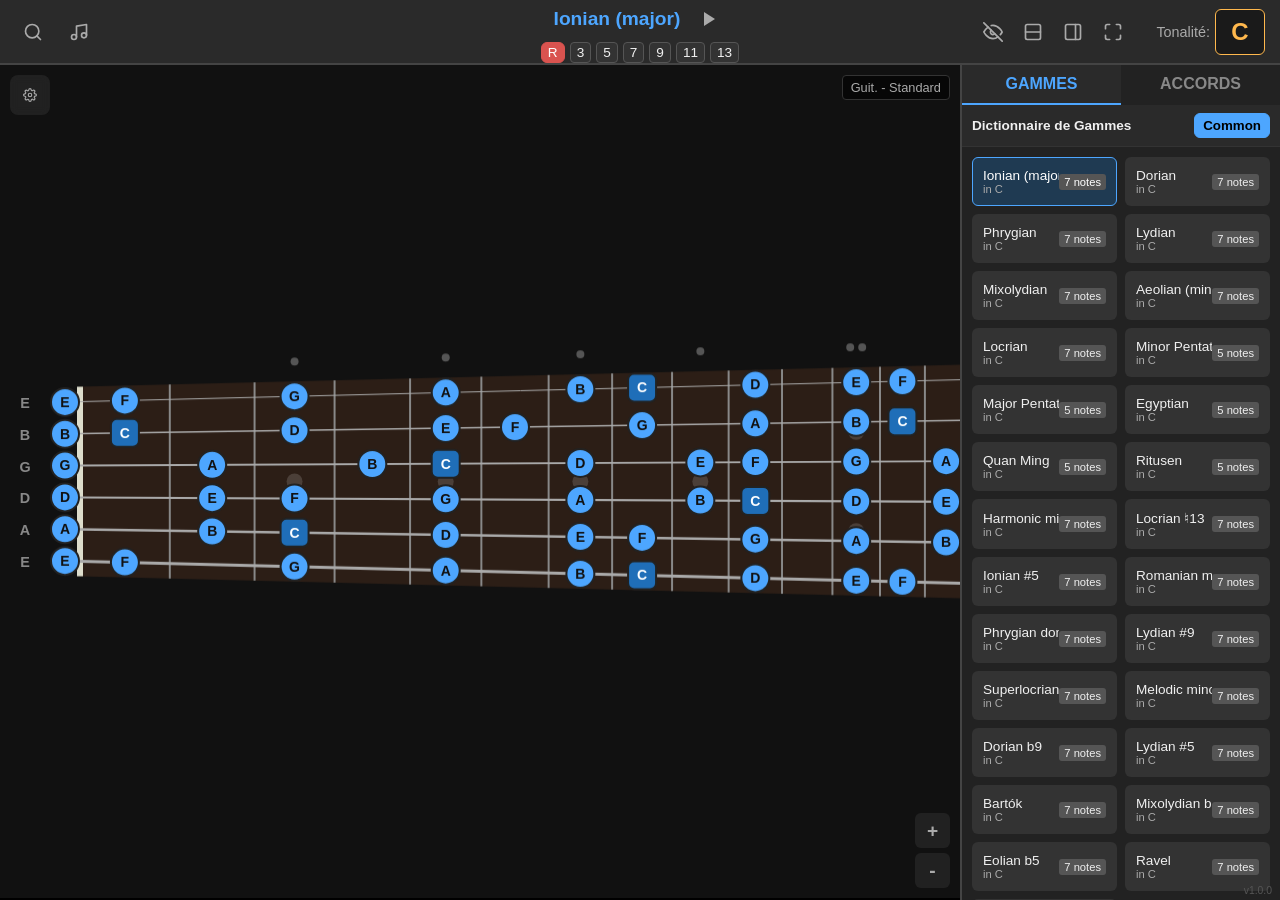
==== commit 554352ed: "Scale audio play" ====
--- a/index.html
+++ b/index.html
@@ -1,291 +1,775 @@
 <!DOCTYPE html>
 <html lang="fr">
+
 <head>
     <meta charset="UTF-8">
     <meta name="viewport" content="width=device-width, initial-scale=1.0, maximum-scale=1.0, user-scalable=no">
     <title>Show Me Scales</title>
     <style>
         /* --- Reset et base --- */
-        * { box-sizing: border-box; margin: 0; padding: 0; user-select: none; -webkit-user-select: none; }
-        html, body {
-            width: 100%; height: 100%;
+        * {
+            box-sizing: border-box;
+            margin: 0;
+            padding: 0;
+            user-select: none;
+            -webkit-user-select: none;
+        }
+
+        html,
+        body {
+            width: 100%;
+            height: 100%;
             background-color: #1e1e1e;
             color: #f0f0f0;
             font-family: 'Segoe UI', Tahoma, Geneva, Verdana, sans-serif;
             overflow: hidden;
-            touch-action: none; 
+            touch-action: none;
         }
 
         /* --- Avertissement Portrait --- */
         #orientation-warning {
-            display: none; position: fixed; top: 0; left: 0; width: 100%; height: 100%;
-            background: #000; color: white; z-index: 9999;
-            align-items: center; justify-content: center; text-align: center;
-            font-size: 1.5rem; padding: 20px;
-        }
+            display: none;
+            position: fixed;
+            top: 0;
+            left: 0;
+            width: 100%;
+            height: 100%;
+            background: #000;
+            color: white;
+            z-index: 9999;
+            align-items: center;
+            justify-content: center;
+            text-align: center;
+            font-size: 1.5rem;
+            padding: 20px;
+        }
+
         @media screen and (orientation: portrait) {
-            #orientation-warning { display: flex; }
-            #app { display: none !important; }
+            #orientation-warning {
+                display: flex;
+            }
+
+            #app {
+                display: none !important;
+            }
         }
 
         /* --- Layout Principal --- */
-        #app { display: flex; flex-direction: column; height: 100vh; width: 100vw; }
+        #app {
+            display: flex;
+            flex-direction: column;
+            height: 100vh;
+            width: 100vw;
+        }
 
         /* --- 1. En-tête --- */
         #top-bar {
-            height: 65px; background: #2a2a2a; border-bottom: 2px solid #444;
-            display: flex; justify-content: space-between; align-items: center; padding: 0 15px;
+            height: 65px;
+            background: #2a2a2a;
+            border-bottom: 2px solid #444;
+            display: flex;
+            justify-content: space-between;
+            align-items: center;
+            padding: 0 15px;
             flex-shrink: 0;
             transition: all 0.3s ease;
         }
-        
-        .header-section { display: flex; align-items: center; gap: 10px; width: 33%; }
-        .header-center { width: 34%; text-align: center; display: flex; flex-direction: column; align-items: center; }
-        .header-right { width: 33%; justify-content: flex-end; }
+
+        .header-section {
+            display: flex;
+            align-items: center;
+            gap: 10px;
+            width: 33%;
+        }
+
+        .header-center {
+            width: 34%;
+            text-align: center;
+            display: flex;
+            flex-direction: column;
+            align-items: center;
+        }
+
+        .header-right {
+            width: 33%;
+            justify-content: flex-end;
+        }
 
         button {
-            background: #3a3a3a; border: 1px solid #555; color: white;
-            padding: 8px 12px; border-radius: 6px; cursor: pointer; font-weight: bold;
+            background: #3a3a3a;
+            border: 1px solid #555;
+            color: white;
+            padding: 8px 12px;
+            border-radius: 6px;
+            cursor: pointer;
+            font-weight: bold;
             transition: background 0.2s, color 0.2s;
         }
-        button:active { background: #555; }
-        button.active-toggle { background: #4da6ff; color: #000; border-color: #4da6ff; }
+
+        button:active {
+            background: #555;
+        }
+
+        button.active-toggle {
+            background: #4da6ff;
+            color: #000;
+            border-color: #4da6ff;
+        }
 
         /* --- Icon Buttons --- */
-        .icon-btn { 
-            display: flex; align-items: center; justify-content: center;
-            width: 36px; height: 36px; padding: 0;
-            background: transparent; border: 1px solid transparent; color: #aaa;
+        .icon-btn {
+            display: flex;
+            align-items: center;
+            justify-content: center;
+            width: 36px;
+            height: 36px;
+            padding: 0;
+            background: transparent;
+            border: 1px solid transparent;
+            color: #aaa;
             border-radius: 6px;
         }
-        .icon-btn:hover { color: #fff; background: rgba(255,255,255,0.05); }
-        .icon-btn.active { color: #4da6ff; background: rgba(77, 166, 255, 0.1); }
-        .icon-btn.active-search { color: #ff4d4d; background: rgba(255, 77, 77, 0.1); }
-
-        #scale-name { font-size: 1.2rem; color: #4da6ff; margin-bottom: 5px; white-space: nowrap; }
-        #formula-bar { display: flex; gap: 5px; font-size: 0.85rem; flex-wrap: wrap; justify-content: center; }
-        .interval-badge { background: #333; padding: 2px 6px; border-radius: 4px; border: 1px solid #555; transition: 0.1s; cursor: default; }
-        .interval-badge.root { background: #d9534f; color: white; border-color: #d9534f; border-radius: 6px; } /* Plus arrondi pour la fondamentale */
-        
+
+        .icon-btn:hover {
+            color: #fff;
+            background: rgba(255, 255, 255, 0.05);
+        }
+
+        .icon-btn.active {
+            color: #4da6ff;
+            background: rgba(77, 166, 255, 0.1);
+        }
+
+        .icon-btn.active-search {
+            color: #ff4d4d;
+            background: rgba(255, 77, 77, 0.1);
+        }
+
+        #scale-name-container {
+            display: flex;
+            align-items: center;
+            gap: 10px;
+            margin-bottom: 5px;
+        }
+
+        #scale-name {
+            font-size: 1.2rem;
+            color: #4da6ff;
+            white-space: nowrap;
+            overflow: hidden;
+            text-overflow: ellipsis;
+            max-width: 250px;
+        }
+
+        #formula-bar {
+            display: flex;
+            gap: 5px;
+            font-size: 0.85rem;
+            flex-wrap: wrap;
+            justify-content: center;
+        }
+
+        .interval-badge {
+            background: #333;
+            padding: 2px 6px;
+            border-radius: 4px;
+            border: 1px solid #555;
+            transition: 0.1s;
+            cursor: default;
+        }
+
+        .interval-badge.root {
+            background: #d9534f;
+            color: white;
+            border-color: #d9534f;
+            border-radius: 6px;
+        }
+
+        /* Plus arrondi pour la fondamentale */
+
         #btn-key {
-            font-size: 1.5rem; background: #1a1a1a; border-color: #ffb84d; 
-            color: #ffb84d; min-width: 50px; text-align: center;
-        }
-
-        .dropdown { position: relative; display: inline-block; }
+            font-size: 1.5rem;
+            background: #1a1a1a;
+            border-color: #ffb84d;
+            color: #ffb84d;
+            min-width: 50px;
+            text-align: center;
+        }
+
+        .dropdown {
+            position: relative;
+            display: inline-block;
+        }
+
         .dropdown-content {
-            display: none; position: absolute; background-color: #2a2a2a; min-width: 210px;
-            box-shadow: 0px 8px 16px 0px rgba(0,0,0,0.5); z-index: 1000; border: 1px solid #444; border-radius: 6px;
+            display: none;
+            position: absolute;
+            background-color: #2a2a2a;
+            min-width: 210px;
+            box-shadow: 0px 8px 16px 0px rgba(0, 0, 0, 0.5);
+            z-index: 1000;
+            border: 1px solid #444;
+            border-radius: 6px;
             overflow: hidden;
         }
-        .dropdown-content a { 
-            color: #f0f0f0; padding: 12px 16px; text-decoration: none; 
-            display: flex; align-items: center; gap: 12px; cursor: pointer;
+
+        .dropdown-content a {
+            color: #f0f0f0;
+            padding: 12px 16px;
+            text-decoration: none;
+            display: flex;
+            align-items: center;
+            gap: 12px;
+            cursor: pointer;
             transition: background 0.2s;
         }
-        .dropdown-content a:hover { background-color: #3a3a3a; }
-        .dropdown-content a svg { color: #aaa; flex-shrink: 0; }
-        .dropdown:hover .dropdown-content { display: block; }
-
-        #formula-bar.interactive .interval-badge { cursor: pointer; }
-        #formula-bar.interactive .interval-badge:hover { background: #555; }
-        #formula-bar.interactive .interval-badge.selected { background: #ff4d4d; color: white; border-color: #ff4d4d; }
-        #formula-bar.interactive .interval-badge.root.selected { background: #d9534f; }
+
+        .dropdown-content a:hover {
+            background-color: #3a3a3a;
+        }
+
+        .dropdown-content a svg {
+            color: #aaa;
+            flex-shrink: 0;
+        }
+
+        .dropdown:hover .dropdown-content {
+            display: block;
+        }
+
+        #formula-bar.interactive .interval-badge {
+            cursor: pointer;
+        }
+
+        #formula-bar.interactive .interval-badge:hover {
+            background: #555;
+        }
+
+        #formula-bar.interactive .interval-badge.selected {
+            background: #ff4d4d;
+            color: white;
+            border-color: #ff4d4d;
+        }
+
+        #formula-bar.interactive .interval-badge.root.selected {
+            background: #d9534f;
+        }
 
         /* --- Structure Horizontale (Mobile Landscape Friendly) --- */
         #main-content {
-            display: flex; flex-direction: row; flex-grow: 1; overflow: hidden;
+            display: flex;
+            flex-direction: row;
+            flex-grow: 1;
+            overflow: hidden;
         }
 
         /* --- 2. Zone Instrument(s) --- */
         #instruments-wrapper {
-            display: flex; flex-direction: column; flex-grow: 1; overflow: hidden;
+            display: flex;
+            flex-direction: column;
+            flex-grow: 1;
+            overflow: hidden;
         }
 
         .instrument-container {
-            flex: 1; position: relative; background: #111; overflow: hidden;
-            box-shadow: inset 0 0 20px rgba(0,0,0,0.8);
+            flex: 1;
+            position: relative;
+            background: #111;
+            overflow: hidden;
+            box-shadow: inset 0 0 20px rgba(0, 0, 0, 0.8);
             border-bottom: 2px solid #000;
             display: flex;
         }
-        .instrument-container:last-child { border-bottom: none; }
-        canvas { display: block; width: 100%; height: 100%; touch-action: none; }
-        
+
+        .instrument-container:last-child {
+            border-bottom: none;
+        }
+
+        canvas {
+            display: block;
+            width: 100%;
+            height: 100%;
+            touch-action: none;
+        }
+
         .btn-tuning-presets {
-            position: absolute; top: 10px; left: 10px; z-index: 100;
-            background: rgba(40, 40, 40, 0.7); border: 1px solid transparent; color: #aaa;
-            width: 40px; height: 40px; border-radius: 8px;
-            display: flex; align-items: center; justify-content: center;
-            cursor: pointer; backdrop-filter: blur(4px);
-        }
-        .btn-tuning-presets:hover { color: #fff; background: rgba(60, 60, 60, 0.8); }
-        .btn-tuning-presets:active { background: #555; }
+            position: absolute;
+            top: 10px;
+            left: 10px;
+            z-index: 100;
+            background: rgba(40, 40, 40, 0.7);
+            border: 1px solid transparent;
+            color: #aaa;
+            width: 40px;
+            height: 40px;
+            border-radius: 8px;
+            display: flex;
+            align-items: center;
+            justify-content: center;
+            cursor: pointer;
+            backdrop-filter: blur(4px);
+        }
+
+        .btn-tuning-presets:hover {
+            color: #fff;
+            background: rgba(60, 60, 60, 0.8);
+        }
+
+        .btn-tuning-presets:active {
+            background: #555;
+        }
 
         .instrument-label {
-            position: absolute; top: 10px; right: 10px; z-index: 100;
-            background: rgba(0, 0, 0, 0.6); padding: 4px 8px; border-radius: 4px;
-            font-size: 0.8rem; color: #aaa; pointer-events: none; border: 1px solid #333;
+            position: absolute;
+            top: 10px;
+            right: 10px;
+            z-index: 100;
+            background: rgba(0, 0, 0, 0.6);
+            padding: 4px 8px;
+            border-radius: 4px;
+            font-size: 0.8rem;
+            color: #aaa;
+            pointer-events: none;
+            border: 1px solid #333;
         }
 
         .tuning-pegs {
-            position: absolute; left: 0; top: 0; width: 60px; height: 100%;
-            pointer-events: none; 
-        }
+            position: absolute;
+            left: 0;
+            top: 0;
+            width: 60px;
+            height: 100%;
+            pointer-events: none;
+        }
+
         .peg {
-            pointer-events: auto; position: absolute; left: 10px;
-            background: #222; border: 2px solid #555; color: #ccc;
-            width: 30px; height: 30px; border-radius: 50%;
-            display: flex; align-items: center; justify-content: center;
-            font-weight: bold; cursor: pointer; font-size: 0.8rem;
-            box-shadow: 0 2px 5px rgba(0,0,0,0.5); transition: all 0.1s;
-        }
-        .peg:active { transform: scale(0.9); background: #444; }
-        .disabled-peg { 
-            background: transparent; border: none; box-shadow: none; 
-            pointer-events: none; color: #888; font-size: 0.9rem;
+            pointer-events: auto;
+            position: absolute;
+            left: 10px;
+            background: #222;
+            border: 2px solid #555;
+            color: #ccc;
+            width: 30px;
+            height: 30px;
+            border-radius: 50%;
+            display: flex;
+            align-items: center;
+            justify-content: center;
+            font-weight: bold;
+            cursor: pointer;
+            font-size: 0.8rem;
+            box-shadow: 0 2px 5px rgba(0, 0, 0, 0.5);
+            transition: all 0.1s;
+        }
+
+        .peg:active {
+            transform: scale(0.9);
+            background: #444;
+        }
+
+        .disabled-peg {
+            background: transparent;
+            border: none;
+            box-shadow: none;
+            pointer-events: none;
+            color: #888;
+            font-size: 0.9rem;
         }
 
         .zoom-controls {
-            position: absolute; right: 10px; bottom: 10px;
-            display: flex; flex-direction: column; gap: 5px;
-        }
-        .zoom-controls button { width: 35px; height: 35px; font-size: 1.2rem; display: flex; align-items: center; justify-content: center; background: rgba(40, 40, 40, 0.7); border:none; color: #aaa;}
-        .zoom-controls button:hover { color: #fff; background: rgba(60, 60, 60, 0.8); }
+            position: absolute;
+            right: 10px;
+            bottom: 10px;
+            display: flex;
+            flex-direction: column;
+            gap: 5px;
+        }
+
+        .zoom-controls button {
+            width: 35px;
+            height: 35px;
+            font-size: 1.2rem;
+            display: flex;
+            align-items: center;
+            justify-content: center;
+            background: rgba(40, 40, 40, 0.7);
+            border: none;
+            color: #aaa;
+        }
+
+        .zoom-controls button:hover {
+            color: #fff;
+            background: rgba(60, 60, 60, 0.8);
+        }
 
         /* --- 3. Dictionnaire (Onglets & Grille - A Droite) --- */
         #dictionary-zone {
-            width: 320px; background: #222; border-left: 2px solid #444;
-            display: flex; flex-direction: column; flex-shrink: 0;
+            width: 320px;
+            background: #222;
+            border-left: 2px solid #444;
+            display: flex;
+            flex-direction: column;
+            flex-shrink: 0;
             transition: width 0.3s;
         }
-        
-        .tabs { display: flex; background: #1a1a1a; }
+
+        .tabs {
+            display: flex;
+            background: #1a1a1a;
+        }
+
         .tab {
-            flex: 1; padding: 10px; text-align: center; cursor: pointer; font-weight: bold;
-            background: #222; color: #888; border-bottom: 2px solid transparent;
-        }
-        .tab.active { color: #4da6ff; border-bottom-color: #4da6ff; background: #2a2a2a; }
+            flex: 1;
+            padding: 10px;
+            text-align: center;
+            cursor: pointer;
+            font-weight: bold;
+            background: #222;
+            color: #888;
+            border-bottom: 2px solid transparent;
+        }
+
+        .tab.active {
+            color: #4da6ff;
+            border-bottom-color: #4da6ff;
+            background: #2a2a2a;
+        }
 
         .grid-header {
-            padding: 8px 10px; background: #2a2a2a; display: flex; 
-            justify-content: space-between; align-items: center; font-size: 0.85rem;
-            border-bottom: 1px solid #333; gap: 5px;
+            padding: 8px 10px;
+            background: #2a2a2a;
+            display: flex;
+            justify-content: space-between;
+            align-items: center;
+            font-size: 0.85rem;
+            border-bottom: 1px solid #333;
+            gap: 5px;
         }
 
         #dictionary-grid {
-            flex-grow: 1; overflow-y: auto; padding: 10px;
-            display: grid; grid-template-columns: repeat(auto-fill, minmax(130px, 1fr));
-            gap: 8px; align-content: start;
+            flex-grow: 1;
+            overflow-y: auto;
+            padding: 10px;
+            display: grid;
+            grid-template-columns: repeat(auto-fill, minmax(130px, 1fr));
+            gap: 8px;
+            align-content: start;
         }
 
         .dict-item {
-            background: #333; padding: 10px; border-radius: 6px; font-size: 0.85rem;
-            cursor: pointer; border: 1px solid transparent; transition: all 0.1s;
-            display: flex; justify-content: space-between; align-items: center;
-        }
-        .dict-item:hover { background: #3a3a3a; }
-        .dict-item.active { border-color: #4da6ff; background: #1f3a52; color: #fff; }
-        .dict-item.active-chord { border-color: #ff4d4d; background: #4d1f1f; color: #fff; }
-        .dict-item-badge { font-size: 0.7rem; background: #555; padding: 2px 5px; border-radius: 3px; }
-        .dict-item.disabled { opacity: 0.3; pointer-events: none; background: #222; }
-        .chord-qualifier { font-size: 0.8rem; color: #ffb84d; font-weight: bold;}
-        
+            background: #333;
+            padding: 10px;
+            border-radius: 6px;
+            font-size: 0.85rem;
+            cursor: pointer;
+            border: 1px solid transparent;
+            transition: all 0.1s;
+            display: flex;
+            justify-content: space-between;
+            align-items: center;
+        }
+
+        .dict-item:hover {
+            background: #3a3a3a;
+        }
+
+        .dict-item.active {
+            border-color: #4da6ff;
+            background: #1f3a52;
+            color: #fff;
+        }
+
+        .dict-item.active-chord {
+            border-color: #ff4d4d;
+            background: #4d1f1f;
+            color: #fff;
+        }
+
+        .dict-item-badge {
+            font-size: 0.7rem;
+            background: #555;
+            padding: 2px 5px;
+            border-radius: 3px;
+        }
+
+        .dict-item.disabled {
+            opacity: 0.3;
+            pointer-events: none;
+            background: #222;
+        }
+
+        .chord-qualifier {
+            font-size: 0.8rem;
+            color: #ffb84d;
+            font-weight: bold;
+        }
+
         .dict-group-header {
-            grid-column: 1 / -1; font-weight: bold; color: #ffb84d; 
-            border-bottom: 1px solid #444; padding-bottom: 4px; margin-top: 8px;
+            grid-column: 1 / -1;
+            font-weight: bold;
+            color: #ffb84d;
+            border-bottom: 1px solid #444;
+            padding-bottom: 4px;
+            margin-top: 8px;
         }
 
         /* --- Chord Builder (Recherche) --- */
         #chord-builder {
-            display: none; flex-direction: column; flex-grow: 1; padding: 10px; overflow-y: auto;
-        }
+            display: none;
+            flex-direction: column;
+            flex-grow: 1;
+            padding: 10px;
+            overflow-y: auto;
+        }
+
         .cb-roots {
-            display: flex; overflow-x: auto; gap: 10px; padding-bottom: 10px; border-bottom: 1px solid #444;
-        }
+            display: flex;
+            overflow-x: auto;
+            gap: 10px;
+            padding-bottom: 10px;
+            border-bottom: 1px solid #444;
+        }
+
         .cb-root-btn {
-            flex-shrink: 0; width: 45px; height: 45px; border-radius: 50%;
-            background: #333; color: white; border: 2px solid #555;
-            display: flex; align-items: center; justify-content: center;
-            font-size: 1.1rem; font-weight: bold; cursor: pointer;
-        }
-        .cb-root-btn.active { background: #ffb84d; color: #000; border-color: #ffb84d; }
-        
+            flex-shrink: 0;
+            width: 45px;
+            height: 45px;
+            border-radius: 50%;
+            background: #333;
+            color: white;
+            border: 2px solid #555;
+            display: flex;
+            align-items: center;
+            justify-content: center;
+            font-size: 1.1rem;
+            font-weight: bold;
+            cursor: pointer;
+        }
+
+        .cb-root-btn.active {
+            background: #ffb84d;
+            color: #000;
+            border-color: #ffb84d;
+        }
+
         .cb-qualities {
-            display: grid; grid-template-columns: repeat(2, 1fr);
-            gap: 10px; margin-top: 15px;
-        }
+            display: grid;
+            grid-template-columns: repeat(2, 1fr);
+            gap: 10px;
+            margin-top: 15px;
+        }
+
         .cb-qual-btn {
-            background: #333; padding: 12px; border-radius: 6px; text-align: center;
-            cursor: pointer; border: 1px solid #555;
-        }
-        .cb-qual-btn:active { background: #555; }
-        .cb-qual-btn strong { color: #ffb84d; font-size: 1.1rem; }
+            background: #333;
+            padding: 12px;
+            border-radius: 6px;
+            text-align: center;
+            cursor: pointer;
+            border: 1px solid #555;
+        }
+
+        .cb-qual-btn:active {
+            background: #555;
+        }
+
+        .cb-qual-btn strong {
+            color: #ffb84d;
+            font-size: 1.1rem;
+        }
 
         /* --- Popup Modals --- */
-        #key-picker-modal, #scale-root-picker-modal, #tuning-presets-modal {
-            display: none; position: fixed; top: 0; left: 0; width: 100%; height: 100%;
-            background: rgba(0,0,0,0.8); z-index: 2000; align-items: center; justify-content: center;
-        }
+        #key-picker-modal,
+        #scale-root-picker-modal,
+        #tuning-presets-modal {
+            display: none;
+            position: fixed;
+            top: 0;
+            left: 0;
+            width: 100%;
+            height: 100%;
+            background: rgba(0, 0, 0, 0.8);
+            z-index: 2000;
+            align-items: center;
+            justify-content: center;
+        }
+
         .modal-content {
-            background: #2a2a2a; padding: 20px; border-radius: 10px; border: 1px solid #555;
-            text-align: center; max-width: 90%; width: 350px; max-height: 90vh; overflow-y: auto;
-        }
-        .key-picker-grid { display: grid; grid-template-columns: repeat(4, 1fr); gap: 10px; margin-top: 15px; }
+            background: #2a2a2a;
+            padding: 20px;
+            border-radius: 10px;
+            border: 1px solid #555;
+            text-align: center;
+            max-width: 90%;
+            width: 350px;
+            max-height: 90vh;
+            overflow-y: auto;
+        }
+
+        .key-picker-grid {
+            display: grid;
+            grid-template-columns: repeat(4, 1fr);
+            gap: 10px;
+            margin-top: 15px;
+        }
+
         .key-btn {
-            padding: 15px 0; font-size: 1.2rem; background: #1a1a1a; color: #ffb84d;
-            border: 1px solid #555; border-radius: 6px; cursor: pointer; transition: 0.2s;
-        }
-        .key-btn:hover:not(.disabled) { background: #333; }
-        .key-btn.disabled { opacity: 0.2; pointer-events: none; }
-        .key-btn.active { background: #ffb84d; color: #000; border-color: #ffb84d; }
-        #btn-any-key { margin-top: 15px; width: 100%; padding: 12px; background: #4da6ff; color: #000; border: none; font-weight: bold;}
+            padding: 15px 0;
+            font-size: 1.2rem;
+            background: #1a1a1a;
+            color: #ffb84d;
+            border: 1px solid #555;
+            border-radius: 6px;
+            cursor: pointer;
+            transition: 0.2s;
+        }
+
+        .key-btn:hover:not(.disabled) {
+            background: #333;
+        }
+
+        .key-btn.disabled {
+            opacity: 0.2;
+            pointer-events: none;
+        }
+
+        .key-btn.active {
+            background: #ffb84d;
+            color: #000;
+            border-color: #ffb84d;
+        }
+
+        #btn-any-key {
+            margin-top: 15px;
+            width: 100%;
+            padding: 12px;
+            background: #4da6ff;
+            color: #000;
+            border: none;
+            font-weight: bold;
+        }
 
         /* Styles spécifiques pour la liste d'accordages */
         .tuning-preset-btn {
-            display: block; width: 100%; padding: 12px; margin-top: 8px;
-            background: #1a1a1a; color: #f0f0f0; border: 1px solid #555;
-            border-radius: 6px; cursor: pointer; text-align: left;
-            display: flex; justify-content: space-between; align-items: center;
-        }
-        .tuning-preset-btn:hover { background: #333; }
-        .tuning-preset-btn .tuning-notes { color: #aaa; font-size: 0.85rem; }
+            display: block;
+            width: 100%;
+            padding: 12px;
+            margin-top: 8px;
+            background: #1a1a1a;
+            color: #f0f0f0;
+            border: 1px solid #555;
+            border-radius: 6px;
+            cursor: pointer;
+            text-align: left;
+            display: flex;
+            justify-content: space-between;
+            align-items: center;
+        }
+
+        .tuning-preset-btn:hover {
+            background: #333;
+        }
+
+        .tuning-preset-btn .tuning-notes {
+            color: #aaa;
+            font-size: 0.85rem;
+        }
 
         .instrument-selector {
-            display: flex; justify-content: space-around; flex-wrap: wrap; gap: 5px;
-            margin-bottom: 15px; border-bottom: 1px solid #555; padding-bottom: 10px;
+            display: flex;
+            justify-content: space-around;
+            flex-wrap: wrap;
+            gap: 5px;
+            margin-bottom: 15px;
+            border-bottom: 1px solid #555;
+            padding-bottom: 10px;
         }
 
         .instrument-btn {
-            background: transparent; border: none; color: #aaa;
-            font-size: 1rem; cursor: pointer; padding: 5px 10px;
-        }
+            background: transparent;
+            border: none;
+            color: #aaa;
+            font-size: 1rem;
+            cursor: pointer;
+            padding: 5px 10px;
+        }
+
         .instrument-btn.active {
-            color: #4da6ff; border-bottom: 2px solid #4da6ff; font-weight: bold;
+            color: #4da6ff;
+            border-bottom: 2px solid #4da6ff;
+            font-weight: bold;
+        }
+
+        /* --- Version App --- */
+        #app-version {
+            position: fixed;
+            bottom: 4px;
+            right: 8px;
+            font-size: 0.65rem;
+            color: #555;
+            pointer-events: none;
+            /* Pour ne pas gêner les clics */
+            z-index: 1000;
         }
 
         /* --- ZEN MODE (Cacher l'interface) --- */
-        body.zen-mode #top-bar, 
+        body.zen-mode #top-bar,
         body.zen-mode #dictionary-zone,
         body.zen-mode .btn-tuning-presets,
         body.zen-mode .instrument-label,
-        body.zen-mode .zoom-controls {
+        body.zen-mode #app-version body.zen-mode .zoom-controls {
             display: none !important;
         }
+
         body.zen-mode #btn-restore-ui {
             display: flex !important;
         }
+
         .floating-restore {
-            position: fixed; top: 15px; right: 15px; z-index: 9999;
-            background: rgba(40, 40, 40, 0.8); border: 1px solid #555;
-            backdrop-filter: blur(4px); border-radius: 50%;
-            width: 46px; height: 46px;
-            box-shadow: 0 4px 10px rgba(0,0,0,0.5);
-            display: none; justify-content: center; align-items: center; cursor: pointer; color: #aaa;
-        }
-        .floating-restore:hover { background: #2a2a2a; color: #fff; }
-
+            position: fixed;
+            top: 15px;
+            right: 15px;
+            z-index: 9999;
+            background: rgba(40, 40, 40, 0.8);
+            border: 1px solid #555;
+            backdrop-filter: blur(4px);
+            border-radius: 50%;
+            width: 46px;
+            height: 46px;
+            box-shadow: 0 4px 10px rgba(0, 0, 0, 0.5);
+            display: none;
+            justify-content: center;
+            align-items: center;
+            cursor: pointer;
+            color: #aaa;
+        }
+
+        .floating-restore:hover {
+            background: #2a2a2a;
+            color: #fff;
+        }
+
+        /* Animation Audio */
+        @keyframes pulse-audio {
+            0% {
+                color: #4da6ff;
+            }
+
+            50% {
+                color: #fff;
+                transform: scale(1.1);
+            }
+
+            100% {
+                color: #4da6ff;
+            }
+        }
+
+        .playing-audio {
+            animation: pulse-audio 0.5s infinite;
+        }
     </style>
 </head>
+
 <body>
     <div id="orientation-warning">
         📱 Veuillez tourner votre appareil en mode paysage pour utiliser l'application.
@@ -293,7 +777,11 @@
 
     <!-- Bouton flottant pour restaurer l'UI quand Zen Mode est actif -->
     <button class="floating-restore" id="btn-restore-ui" title="Afficher l'interface">
-        <svg width="24" height="24" viewBox="0 0 24 24" fill="none" stroke="currentColor" stroke-width="2" stroke-linecap="round" stroke-linejoin="round"><path d="M1 12s4-8 11-8 11 8 11 8-4 8-11 8-11-8-11-8z"></path><circle cx="12" cy="12" r="3"></circle></svg>
+        <svg width="24" height="24" viewBox="0 0 24 24" fill="none" stroke="currentColor" stroke-width="2"
+            stroke-linecap="round" stroke-linejoin="round">
+            <path d="M1 12s4-8 11-8 11 8 11 8-4 8-11 8-11-8-11-8z"></path>
+            <circle cx="12" cy="12" r="3"></circle>
+        </svg>
     </button>
 
     <div id="app">
@@ -303,48 +791,103 @@
                 <!-- Dropdown Modes -->
                 <div class="dropdown">
                     <button class="icon-btn" id="btn-app-mode" title="Mode de recherche">
-                        <svg width="20" height="20" viewBox="0 0 24 24" fill="none" stroke="currentColor" stroke-width="2" stroke-linecap="round" stroke-linejoin="round"><circle cx="11" cy="11" r="8"></circle><line x1="21" y1="21" x2="16.65" y2="16.65"></line></svg>
+                        <svg width="20" height="20" viewBox="0 0 24 24" fill="none" stroke="currentColor"
+                            stroke-width="2" stroke-linecap="round" stroke-linejoin="round">
+                            <circle cx="11" cy="11" r="8"></circle>
+                            <line x1="21" y1="21" x2="16.65" y2="16.65"></line>
+                        </svg>
                     </button>
                     <div class="dropdown-content">
                         <a onclick="setAppMode('explore')">
-                            <svg width="18" height="18" viewBox="0 0 24 24" fill="none" stroke="currentColor" stroke-width="2" stroke-linecap="round" stroke-linejoin="round"><circle cx="11" cy="11" r="8"></circle><line x1="21" y1="21" x2="16.65" y2="16.65"></line></svg>
+                            <svg width="18" height="18" viewBox="0 0 24 24" fill="none" stroke="currentColor"
+                                stroke-width="2" stroke-linecap="round" stroke-linejoin="round">
+                                <circle cx="11" cy="11" r="8"></circle>
+                                <line x1="21" y1="21" x2="16.65" y2="16.65"></line>
+                            </svg>
                             Mode Exploration
                         </a>
                         <a onclick="setAppMode('search_notes')">
-                            <svg width="18" height="18" viewBox="0 0 24 24" fill="none" stroke="currentColor" stroke-width="2" stroke-linecap="round" stroke-linejoin="round"><path d="M9 18V5l12-2v13"></path><circle cx="6" cy="18" r="3"></circle><circle cx="18" cy="16" r="3"></circle></svg>
+                            <svg width="18" height="18" viewBox="0 0 24 24" fill="none" stroke="currentColor"
+                                stroke-width="2" stroke-linecap="round" stroke-linejoin="round">
+                                <path d="M9 18V5l12-2v13"></path>
+                                <circle cx="6" cy="18" r="3"></circle>
+                                <circle cx="18" cy="16" r="3"></circle>
+                            </svg>
                             Recherche par Notes
                         </a>
                         <a onclick="setAppMode('search_intervals')">
-                            <svg width="18" height="18" viewBox="0 0 24 24" fill="none" stroke="currentColor" stroke-width="2" stroke-linecap="round" stroke-linejoin="round"><line x1="4" y1="9" x2="20" y2="9"></line><line x1="4" y1="15" x2="20" y2="15"></line><line x1="10" y1="3" x2="8" y2="21"></line><line x1="16" y1="3" x2="14" y2="21"></line></svg>
+                            <svg width="18" height="18" viewBox="0 0 24 24" fill="none" stroke="currentColor"
+                                stroke-width="2" stroke-linecap="round" stroke-linejoin="round">
+                                <line x1="4" y1="9" x2="20" y2="9"></line>
+                                <line x1="4" y1="15" x2="20" y2="15"></line>
+                                <line x1="10" y1="3" x2="8" y2="21"></line>
+                                <line x1="16" y1="3" x2="14" y2="21"></line>
+                            </svg>
                             Recherche par Intervalles
                         </a>
                     </div>
                 </div>
                 <!-- Toggle Affichage (Notes / Intervalles) -->
                 <button class="icon-btn" id="btn-display-mode" title="Affichage : Notes / Intervalles">
-                    <svg id="icon-notes" width="20" height="20" viewBox="0 0 24 24" fill="none" stroke="currentColor" stroke-width="2" stroke-linecap="round" stroke-linejoin="round"><path d="M9 18V5l12-2v13"></path><circle cx="6" cy="18" r="3"></circle><circle cx="18" cy="16" r="3"></circle></svg>
-                    <svg id="icon-intervals" style="display:none;" width="20" height="20" viewBox="0 0 24 24" fill="none" stroke="currentColor" stroke-width="2" stroke-linecap="round" stroke-linejoin="round"><line x1="4" y1="9" x2="20" y2="9"></line><line x1="4" y1="15" x2="20" y2="15"></line><line x1="10" y1="3" x2="8" y2="21"></line><line x1="16" y1="3" x2="14" y2="21"></line></svg>
+                    <svg id="icon-notes" width="20" height="20" viewBox="0 0 24 24" fill="none" stroke="currentColor"
+                        stroke-width="2" stroke-linecap="round" stroke-linejoin="round">
+                        <path d="M9 18V5l12-2v13"></path>
+                        <circle cx="6" cy="18" r="3"></circle>
+                        <circle cx="18" cy="16" r="3"></circle>
+                    </svg>
+                    <svg id="icon-intervals" style="display:none;" width="20" height="20" viewBox="0 0 24 24"
+                        fill="none" stroke="currentColor" stroke-width="2" stroke-linecap="round"
+                        stroke-linejoin="round">
+                        <line x1="4" y1="9" x2="20" y2="9"></line>
+                        <line x1="4" y1="15" x2="20" y2="15"></line>
+                        <line x1="10" y1="3" x2="8" y2="21"></line>
+                        <line x1="16" y1="3" x2="14" y2="21"></line>
+                    </svg>
                 </button>
             </div>
-            
+
             <div class="header-center">
-                <h1 id="scale-name">...</h1>
+                <div id="scale-name-container">
+                    <h1 id="scale-name">...</h1><button class="icon-btn" id="btn-play-audio"><svg width="24" height="24"
+                            viewBox="0 0 24 24" fill="currentColor">
+                            <path d="M8 5v14l11-7z" />
+                        </svg></button>
+                </div>
                 <div id="formula-bar"></div>
             </div>
-            
+
             <div class="header-section header-right">
                 <div style="display:flex; gap: 4px;">
                     <button class="icon-btn" id="btn-hide-ui" title="Cacher l'interface (Zen Mode)">
-                        <svg width="20" height="20" viewBox="0 0 24 24" fill="none" stroke="currentColor" stroke-width="2" stroke-linecap="round" stroke-linejoin="round"><path d="M17.94 17.94A10.07 10.07 0 0 1 12 20c-7 0-11-8-11-8a18.45 18.45 0 0 1 5.06-5.94M9.9 4.24A9.12 9.12 0 0 1 12 4c7 0 11 8 11 8a18.5 18.5 0 0 1-2.16 3.19m-6.72-1.07a3 3 0 1 1-4.24-4.24"></path><line x1="1" y1="1" x2="23" y2="23"></line></svg>
+                        <svg width="20" height="20" viewBox="0 0 24 24" fill="none" stroke="currentColor"
+                            stroke-width="2" stroke-linecap="round" stroke-linejoin="round">
+                            <path
+                                d="M17.94 17.94A10.07 10.07 0 0 1 12 20c-7 0-11-8-11-8a18.45 18.45 0 0 1 5.06-5.94M9.9 4.24A9.12 9.12 0 0 1 12 4c7 0 11 8 11 8a18.5 18.5 0 0 1-2.16 3.19m-6.72-1.07a3 3 0 1 1-4.24-4.24">
+                            </path>
+                            <line x1="1" y1="1" x2="23" y2="23"></line>
+                        </svg>
                     </button>
                     <button class="icon-btn" id="btn-split" title="Séparer la vue (2 instruments)">
-                        <svg width="20" height="20" viewBox="0 0 24 24" fill="none" stroke="currentColor" stroke-width="2" stroke-linecap="round" stroke-linejoin="round"><rect x="3" y="3" width="18" height="18" rx="2" ry="2"></rect><line x1="3" y1="12" x2="21" y2="12"></line></svg>
+                        <svg width="20" height="20" viewBox="0 0 24 24" fill="none" stroke="currentColor"
+                            stroke-width="2" stroke-linecap="round" stroke-linejoin="round">
+                            <rect x="3" y="3" width="18" height="18" rx="2" ry="2"></rect>
+                            <line x1="3" y1="12" x2="21" y2="12"></line>
+                        </svg>
                     </button>
                     <button class="icon-btn" id="btn-toggle-dict" title="Afficher/Masquer le dictionnaire">
-                        <svg width="20" height="20" viewBox="0 0 24 24" fill="none" stroke="currentColor" stroke-width="2" stroke-linecap="round" stroke-linejoin="round"><rect x="3" y="3" width="18" height="18" rx="2" ry="2"></rect><line x1="15" y1="3" x2="15" y2="21"></line></svg>
+                        <svg width="20" height="20" viewBox="0 0 24 24" fill="none" stroke="currentColor"
+                            stroke-width="2" stroke-linecap="round" stroke-linejoin="round">
+                            <rect x="3" y="3" width="18" height="18" rx="2" ry="2"></rect>
+                            <line x1="15" y1="3" x2="15" y2="21"></line>
+                        </svg>
                     </button>
                     <button class="icon-btn" id="btn-fullscreen" title="Plein écran">
-                        <svg width="20" height="20" viewBox="0 0 24 24" fill="none" stroke="currentColor" stroke-width="2" stroke-linecap="round" stroke-linejoin="round"><path d="M8 3H5a2 2 0 0 0-2 2v3m18 0V5a2 2 0 0 0-2-2h-3m0 18h3a2 2 0 0 0 2-2v-3M3 16v3a2 2 0 0 0 2 2h3"></path></svg>
+                        <svg width="20" height="20" viewBox="0 0 24 24" fill="none" stroke="currentColor"
+                            stroke-width="2" stroke-linecap="round" stroke-linejoin="round">
+                            <path
+                                d="M8 3H5a2 2 0 0 0-2 2v3m18 0V5a2 2 0 0 0-2-2h-3m0 18h3a2 2 0 0 0 2-2v-3M3 16v3a2 2 0 0 0 2 2h3">
+                            </path>
+                        </svg>
                     </button>
                 </div>
                 <div style="display:flex; align-items:center; margin-left: 15px; gap: 5px;">
@@ -353,14 +896,22 @@
                 </div>
             </div>
         </header>
+        <div id="app-version">v1.0.0</div>
 
         <div id="main-content">
             <!-- Zone Instruments (Multiples possibles) -->
             <div id="instruments-wrapper">
                 <!-- Inst 0 -->
                 <main class="instrument-container" id="inst-container-0">
-                    <button class="btn-tuning-presets" onclick="openTuningPresetsPicker(0)" title="Instrument & Accordages">
-                        <svg width="20" height="20" viewBox="0 0 24 24" fill="none" stroke="currentColor" stroke-width="2" stroke-linecap="round" stroke-linejoin="round"><circle cx="12" cy="12" r="3"></circle><path d="M19.4 15a1.65 1.65 0 0 0 .33 1.82l.06.06a2 2 0 0 1 0 2.83 2 2 0 0 1-2.83 0l-.06-.06a1.65 1.65 0 0 0-1.82-.33 1.65 1.65 0 0 0-1 1.51V21a2 2 0 0 1-2 2 2 2 0 0 1-2-2v-.09A1.65 1.65 0 0 0 9 19.4a1.65 1.65 0 0 0-1.82.33l-.06.06a2 2 0 0 1-2.83 0 2 2 0 0 1 0-2.83l.06-.06a1.65 1.65 0 0 0 .33-1.82 1.65 1.65 0 0 0-1.51-1H3a2 2 0 0 1-2-2 2 2 0 0 1 2-2h.09A1.65 1.65 0 0 0 4.6 9a1.65 1.65 0 0 0-.33-1.82l-.06-.06a2 2 0 0 1 0-2.83 2 2 0 0 1 2.83 0l.06.06a1.65 1.65 0 0 0 1.82.33H9a1.65 1.65 0 0 0 1-1.51V3a2 2 0 0 1 2-2 2 2 0 0 1 2 2v.09a1.65 1.65 0 0 0 1 1.51 1.65 1.65 0 0 0 1.82-.33l.06-.06a2 2 0 0 1 2.83 0 2 2 0 0 1 0 2.83l-.06.06a1.65 1.65 0 0 0-.33 1.82V9a1.65 1.65 0 0 0 1.51 1H21a2 2 0 0 1 2 2 2 2 0 0 1-2 2h-.09a1.65 1.65 0 0 0-1.51 1z"></path></svg>
+                    <button class="btn-tuning-presets" onclick="openTuningPresetsPicker(0)"
+                        title="Instrument & Accordages">
+                        <svg width="20" height="20" viewBox="0 0 24 24" fill="none" stroke="currentColor"
+                            stroke-width="2" stroke-linecap="round" stroke-linejoin="round">
+                            <circle cx="12" cy="12" r="3"></circle>
+                            <path
+                                d="M19.4 15a1.65 1.65 0 0 0 .33 1.82l.06.06a2 2 0 0 1 0 2.83 2 2 0 0 1-2.83 0l-.06-.06a1.65 1.65 0 0 0-1.82-.33 1.65 1.65 0 0 0-1 1.51V21a2 2 0 0 1-2 2 2 2 0 0 1-2-2v-.09A1.65 1.65 0 0 0 9 19.4a1.65 1.65 0 0 0-1.82.33l-.06.06a2 2 0 0 1-2.83 0 2 2 0 0 1 0-2.83l.06-.06a1.65 1.65 0 0 0 .33-1.82 1.65 1.65 0 0 0-1.51-1H3a2 2 0 0 1-2-2 2 2 0 0 1 2-2h.09A1.65 1.65 0 0 0 4.6 9a1.65 1.65 0 0 0-.33-1.82l-.06-.06a2 2 0 0 1 0-2.83 2 2 0 0 1 2.83 0l.06.06a1.65 1.65 0 0 0 1.82.33H9a1.65 1.65 0 0 0 1-1.51V3a2 2 0 0 1 2-2 2 2 0 0 1 2 2v.09a1.65 1.65 0 0 0 1 1.51 1.65 1.65 0 0 0 1.82-.33l.06-.06a2 2 0 0 1 2.83 0 2 2 0 0 1 0 2.83l-.06.06a1.65 1.65 0 0 0-.33 1.82V9a1.65 1.65 0 0 0 1.51 1H21a2 2 0 0 1 2 2 2 2 0 0 1-2 2h-.09a1.65 1.65 0 0 0-1.51 1z">
+                            </path>
+                        </svg>
                     </button>
                     <div class="instrument-label" id="inst-label-0"></div>
                     <canvas id="canvas-0"></canvas>
@@ -372,8 +923,15 @@
                 </main>
                 <!-- Inst 1 (Split) -->
                 <main class="instrument-container" id="inst-container-1" style="display:none;">
-                    <button class="btn-tuning-presets" onclick="openTuningPresetsPicker(1)" title="Instrument & Accordages">
-                        <svg width="20" height="20" viewBox="0 0 24 24" fill="none" stroke="currentColor" stroke-width="2" stroke-linecap="round" stroke-linejoin="round"><circle cx="12" cy="12" r="3"></circle><path d="M19.4 15a1.65 1.65 0 0 0 .33 1.82l.06.06a2 2 0 0 1 0 2.83 2 2 0 0 1-2.83 0l-.06-.06a1.65 1.65 0 0 0-1.82-.33 1.65 1.65 0 0 0-1 1.51V21a2 2 0 0 1-2 2 2 2 0 0 1-2-2v-.09A1.65 1.65 0 0 0 9 19.4a1.65 1.65 0 0 0-1.82.33l-.06.06a2 2 0 0 1-2.83 0 2 2 0 0 1 0-2.83l.06-.06a1.65 1.65 0 0 0 .33-1.82 1.65 1.65 0 0 0-1.51-1H3a2 2 0 0 1-2-2 2 2 0 0 1 2-2h.09A1.65 1.65 0 0 0 4.6 9a1.65 1.65 0 0 0-.33-1.82l-.06-.06a2 2 0 0 1 0-2.83 2 2 0 0 1 2.83 0l.06.06a1.65 1.65 0 0 0 1.82.33H9a1.65 1.65 0 0 0 1-1.51V3a2 2 0 0 1 2-2 2 2 0 0 1 2 2v.09a1.65 1.65 0 0 0 1 1.51 1.65 1.65 0 0 0 1.82-.33l.06-.06a2 2 0 0 1 2.83 0 2 2 0 0 1 0 2.83l-.06.06a1.65 1.65 0 0 0-.33 1.82V9a1.65 1.65 0 0 0 1.51 1H21a2 2 0 0 1 2 2 2 2 0 0 1-2 2h-.09a1.65 1.65 0 0 0-1.51 1z"></path></svg>
+                    <button class="btn-tuning-presets" onclick="openTuningPresetsPicker(1)"
+                        title="Instrument & Accordages">
+                        <svg width="20" height="20" viewBox="0 0 24 24" fill="none" stroke="currentColor"
+                            stroke-width="2" stroke-linecap="round" stroke-linejoin="round">
+                            <circle cx="12" cy="12" r="3"></circle>
+                            <path
+                                d="M19.4 15a1.65 1.65 0 0 0 .33 1.82l.06.06a2 2 0 0 1 0 2.83 2 2 0 0 1-2.83 0l-.06-.06a1.65 1.65 0 0 0-1.82-.33 1.65 1.65 0 0 0-1 1.51V21a2 2 0 0 1-2 2 2 2 0 0 1-2-2v-.09A1.65 1.65 0 0 0 9 19.4a1.65 1.65 0 0 0-1.82.33l-.06.06a2 2 0 0 1-2.83 0 2 2 0 0 1 0-2.83l.06-.06a1.65 1.65 0 0 0 .33-1.82 1.65 1.65 0 0 0-1.51-1H3a2 2 0 0 1-2-2 2 2 0 0 1 2-2h.09A1.65 1.65 0 0 0 4.6 9a1.65 1.65 0 0 0-.33-1.82l-.06-.06a2 2 0 0 1 0-2.83 2 2 0 0 1 2.83 0l.06.06a1.65 1.65 0 0 0 1.82.33H9a1.65 1.65 0 0 0 1-1.51V3a2 2 0 0 1 2-2 2 2 0 0 1 2 2v.09a1.65 1.65 0 0 0 1 1.51 1.65 1.65 0 0 0 1.82-.33l.06-.06a2 2 0 0 1 2.83 0 2 2 0 0 1 0 2.83l-.06.06a1.65 1.65 0 0 0-.33 1.82V9a1.65 1.65 0 0 0 1.51 1H21a2 2 0 0 1 2 2 2 2 0 0 1-2 2h-.09a1.65 1.65 0 0 0-1.51 1z">
+                            </path>
+                        </svg>
                     </button>
                     <div class="instrument-label" id="inst-label-1"></div>
                     <canvas id="canvas-1"></canvas>
@@ -397,9 +955,9 @@
                         <button id="btn-filter-common" class="active-toggle" style="padding: 4px 8px;">Common</button>
                     </div>
                 </div>
-                
+
                 <div id="dictionary-grid"></div>
-                
+
                 <div id="chord-builder">
                     <div class="cb-roots" id="cb-roots"></div>
                     <div class="cb-qualities" id="cb-qualities"></div>
@@ -413,7 +971,8 @@
                 <h3 id="key-picker-title">Sélectionner la Tonalité</h3>
                 <div class="key-picker-grid" id="key-picker-grid"></div>
                 <button id="btn-any-key" class="key-btn">Toutes (Any)</button>
-                <button onclick="closeKeyPicker()" style="margin-top:10px; width:100%; background: #555;">Annuler</button>
+                <button onclick="closeKeyPicker()"
+                    style="margin-top:10px; width:100%; background: #555;">Annuler</button>
             </div>
         </div>
 
@@ -422,7 +981,8 @@
             <div class="modal-content">
                 <h3 id="scale-root-picker-title">Sélectionner la Tonalité</h3>
                 <div class="key-picker-grid" id="scale-root-picker-grid"></div>
-                <button onclick="document.getElementById('scale-root-picker-modal').style.display='none'" style="margin-top:15px; width:100%; background: #555;">Annuler</button>
+                <button onclick="document.getElementById('scale-root-picker-modal').style.display='none'"
+                    style="margin-top:15px; width:100%; background: #555;">Annuler</button>
             </div>
         </div>
 
@@ -430,17 +990,22 @@
         <div id="tuning-presets-modal">
             <div class="modal-content">
                 <div class="instrument-selector">
-                    <button class="instrument-btn active" id="btn-inst-guitar" onclick="setInstrumentType('guitar')">Guitare</button>
+                    <button class="instrument-btn active" id="btn-inst-guitar"
+                        onclick="setInstrumentType('guitar')">Guitare</button>
                     <button class="instrument-btn" id="btn-inst-bass" onclick="setInstrumentType('bass')">Basse</button>
-                    <button class="instrument-btn" id="btn-inst-ukulele" onclick="setInstrumentType('ukulele')">Ukulélé</button>
-                    <button class="instrument-btn" id="btn-inst-piano" onclick="setInstrumentType('piano')">Piano</button>
-                    <button class="instrument-btn" id="btn-inst-score" onclick="setInstrumentType('score')">Partition</button>
+                    <button class="instrument-btn" id="btn-inst-ukulele"
+                        onclick="setInstrumentType('ukulele')">Ukulélé</button>
+                    <button class="instrument-btn" id="btn-inst-piano"
+                        onclick="setInstrumentType('piano')">Piano</button>
+                    <button class="instrument-btn" id="btn-inst-score"
+                        onclick="setInstrumentType('score')">Partition</button>
                 </div>
                 <h3 id="tuning-title">Accordages</h3>
                 <div id="tuning-presets-list" style="margin-top: 15px;">
                     <!-- Rempli par JS -->
                 </div>
-                <button onclick="document.getElementById('tuning-presets-modal').style.display='none'" style="margin-top:15px; width:100%; background: #555;">Fermer</button>
+                <button onclick="document.getElementById('tuning-presets-modal').style.display='none'"
+                    style="margin-top:15px; width:100%; background: #555;">Fermer</button>
             </div>
         </div>
     </div>
@@ -450,9 +1015,9 @@
         const NOTES = ['C', 'C#', 'D', 'D#', 'E', 'F', 'F#', 'G', 'G#', 'A', 'A#', 'B'];
         const ROMAN_NUMERALS = ['I', 'II', 'III', 'IV', 'V', 'VI', 'VII', 'VIII'];
         const ALL_INTERVALS = ['1', 'b2', '2', 'b3', '3', '4', 'b5', '5', '#5', '6', 'b7', '7'];
-        
+
         // Mappage pour le solfège (0 = C, 1 = D, 2 = E...)
-        const BASE_LETTERS = [0, 0, 1, 1, 2, 3, 3, 4, 4, 5, 5, 6]; 
+        const BASE_LETTERS = [0, 0, 1, 1, 2, 3, 3, 4, 4, 5, 5, 6];
         const NATURAL_PITCHES = [0, 2, 4, 5, 7, 9, 11]; // Index pitch pour C, D, E, F, G, A, B
 
         const INTERVAL_SEMITONES = {
@@ -525,13 +1090,13 @@
         ];
 
         function calculateProfile(item) {
-             const intervals = item.intervals.split(',').map(i => i.trim());
-             let profile = 0;
-             intervals.forEach(interval => {
-                 const semitones = INTERVAL_SEMITONES[interval];
-                 if (semitones !== undefined) profile |= (1 << semitones);
-             });
-             item.profile = profile;
+            const intervals = item.intervals.split(',').map(i => i.trim());
+            let profile = 0;
+            intervals.forEach(interval => {
+                const semitones = INTERVAL_SEMITONES[interval];
+                if (semitones !== undefined) profile |= (1 << semitones);
+            });
+            item.profile = profile;
         }
         CHORD_FORMULAS.forEach(calculateProfile);
 
@@ -580,48 +1145,48 @@
 
         // --- ÉTAT DE L'APPLICATION ---
         const AppState = {
-            currentKey: 0, 
-            searchKey: null, 
-            currentScale: null, 
-            currentChordRoot: null, 
-            currentChordFormula: null, 
-            displayMode: 'notes', 
-            appMode: 'explore', 
-            dictTab: 'scales', 
+            currentKey: 0,
+            searchKey: null,
+            currentScale: null,
+            currentChordRoot: null,
+            currentChordFormula: null,
+            displayMode: 'notes',
+            appMode: 'explore',
+            dictTab: 'scales',
             showOnlyCommon: true,
-            selectedNotesSet: new Set(), 
+            selectedNotesSet: new Set(),
             selectedIntervalsSet: new Set(),
             cbSelectedRoot: 0,
-            
+
             splitMode: false,
             dictVisible: true,
             instrumentsData: [
                 { type: 'guitar', tuningName: 'Standard', tuning: [...TUNING_PRESETS['guitar'][0].notes] },
-                { type: 'piano', tuningName: '', tuning: [] } 
+                { type: 'piano', tuningName: '', tuning: [] }
             ],
-            
+
             activeInstrumentMenuIndex: 0,
-            tuningStringIndex: null, 
-            
+            tuningStringIndex: null,
+
             getActiveNotes() {
                 if (this.appMode === 'search_notes') {
                     return Array.from(this.selectedNotesSet).map(index => ({ index: index, interval: '?', isRoot: false, isChordNote: false }));
                 } else if (this.appMode === 'search_intervals') {
-                     let activeNotes = [];
-                     this.selectedIntervalsSet.forEach(interval => {
-                         const semitones = INTERVAL_SEMITONES[interval];
-                         if (semitones !== undefined) {
-                             const noteIndex = (this.currentKey + semitones) % 12;
-                             activeNotes.push({ index: noteIndex, interval: interval, isRoot: interval === '1', isChordNote: false });
-                         }
-                     });
-                     return activeNotes;
+                    let activeNotes = [];
+                    this.selectedIntervalsSet.forEach(interval => {
+                        const semitones = INTERVAL_SEMITONES[interval];
+                        if (semitones !== undefined) {
+                            const noteIndex = (this.currentKey + semitones) % 12;
+                            activeNotes.push({ index: noteIndex, interval: interval, isRoot: interval === '1', isChordNote: false });
+                        }
+                    });
+                    return activeNotes;
                 }
 
                 if (!this.currentScale) return [];
                 const scaleIntervals = this.currentScale.intervals.split(',').map(i => i.trim());
                 let activeNotes = [];
-                
+
                 scaleIntervals.forEach(interval => {
                     const semitones = INTERVAL_SEMITONES[interval];
                     if (semitones !== undefined) {
@@ -633,15 +1198,15 @@
                 if (this.dictTab === 'chords' && this.currentChordFormula !== null && this.currentChordRoot !== null) {
                     const chordIntervals = this.currentChordFormula.intervals.split(',').map(i => i.trim());
                     chordIntervals.forEach(interval => {
-                         const semitones = INTERVAL_SEMITONES[interval];
-                         if (semitones !== undefined) {
-                             const chordNoteIndex = (this.currentChordRoot + semitones) % 12;
-                             const existing = activeNotes.find(n => n.index === chordNoteIndex);
-                             if (existing) {
-                                 existing.isChordNote = true;
-                                 if (interval === '1') existing.isChordRoot = true;
-                             }
-                         }
+                        const semitones = INTERVAL_SEMITONES[interval];
+                        if (semitones !== undefined) {
+                            const chordNoteIndex = (this.currentChordRoot + semitones) % 12;
+                            const existing = activeNotes.find(n => n.index === chordNoteIndex);
+                            if (existing) {
+                                existing.isChordNote = true;
+                                if (interval === '1') existing.isChordRoot = true;
+                            }
+                        }
                     });
                 }
                 return activeNotes;
@@ -667,7 +1232,7 @@
                 dictVisible: AppState.dictVisible,
                 instrumentsData: AppState.instrumentsData
             };
-            try { localStorage.setItem('showMeScales_State', JSON.stringify(state)); } catch(e) {}
+            try { localStorage.setItem('showMeScales_State', JSON.stringify(state)); } catch (e) { }
         }
 
         function loadState() {
@@ -682,11 +1247,11 @@
                     AppState.showOnlyCommon = saved.showOnlyCommon !== undefined ? saved.showOnlyCommon : true;
                     AppState.splitMode = saved.splitMode || false;
                     AppState.dictVisible = saved.dictVisible !== undefined ? saved.dictVisible : true;
-                    
+
                     if (saved.instrumentsData && saved.instrumentsData.length === 2) {
                         AppState.instrumentsData = saved.instrumentsData;
                     }
-                    
+
                     if (saved.currentScaleName) {
                         const found = SCALES_DB.find(s => s.name === saved.currentScaleName);
                         AppState.currentScale = found || SCALES_DB[0];
@@ -694,7 +1259,7 @@
                 } else {
                     AppState.currentScale = SCALES_DB[0];
                 }
-            } catch(e) { AppState.currentScale = SCALES_DB[0]; }
+            } catch (e) { AppState.currentScale = SCALES_DB[0]; }
         }
 
         // --- ARCHITECTURE INSTRUMENT ---
@@ -708,35 +1273,35 @@
                 this.ctx = this.canvas.getContext('2d', { alpha: false });
                 this.pegsContainer = this.container.querySelector('.tuning-pegs');
                 this.labelContainer = this.container.querySelector('.instrument-label');
-                
+
                 this.width = 0;
                 this.height = 0;
-                this.isCameraInitialized = false; 
+                this.isCameraInitialized = false;
                 this.camera = { x: 0, y: 0, zoom: 1 };
                 this.isDragging = false;
                 this.lastPointer = { x: 0, y: 0 };
                 this.clickStartPos = { x: 0, y: 0 };
-                
+
                 this._bindEvents();
             }
-            
+
             _bindEvents() {
                 this.canvas.style.touchAction = 'none';
 
-                this.pointerDownHandler = (e) => { 
-                    this.isDragging = true; 
-                    this.lastPointer = { x: e.clientX, y: e.clientY }; 
-                    this.clickStartPos = { x: e.clientX, y: e.clientY }; 
+                this.pointerDownHandler = (e) => {
+                    this.isDragging = true;
+                    this.lastPointer = { x: e.clientX, y: e.clientY };
+                    this.clickStartPos = { x: e.clientX, y: e.clientY };
                     this.canvas.setPointerCapture(e.pointerId);
                 };
-                
+
                 this.pointerMoveHandler = (e) => {
                     if (!this.isDragging) return;
-                    e.preventDefault(); 
-                    
-                    this.camera.x += (e.clientX - this.lastPointer.x) / this.camera.zoom; 
+                    e.preventDefault();
+
+                    this.camera.x += (e.clientX - this.lastPointer.x) / this.camera.zoom;
                     this.camera.y += (e.clientY - this.lastPointer.y) / this.camera.zoom;
-                    this.lastPointer = { x: e.clientX, y: e.clientY }; 
+                    this.lastPointer = { x: e.clientX, y: e.clientY };
                     this.draw();
                 };
 
@@ -744,17 +1309,17 @@
                     if (!this.isDragging) return;
                     this.isDragging = false;
                     this.canvas.releasePointerCapture(e.pointerId);
-                    
+
                     const dx = e.clientX - this.clickStartPos.x;
                     const dy = e.clientY - this.clickStartPos.y;
-                    if (Math.sqrt(dx*dx + dy*dy) < 5) {
+                    if (Math.sqrt(dx * dx + dy * dy) < 5) {
                         this.handleClick(e.clientX, e.clientY);
                     }
                 };
-                
-                this.wheelHandler = (e) => { 
-                    e.preventDefault(); 
-                    this.zoomAt(e.offsetX, e.offsetY, e.deltaY > 0 ? 0.9 : 1.1); 
+
+                this.wheelHandler = (e) => {
+                    e.preventDefault();
+                    this.zoomAt(e.offsetX, e.offsetY, e.deltaY > 0 ? 0.9 : 1.1);
                 };
 
                 this.canvas.addEventListener('pointerdown', this.pointerDownHandler);
@@ -767,19 +1332,19 @@
             destroy() {
                 const newCanvas = this.canvas.cloneNode(false);
                 this.canvas.replaceWith(newCanvas);
-                this.canvas = newCanvas; 
+                this.canvas = newCanvas;
             }
 
             resize() {
                 const dpr = window.devicePixelRatio || 1;
                 const rect = this.canvas.parentElement.getBoundingClientRect();
-                
+
                 if (rect.width === 0 || rect.height === 0) return;
 
-                this.canvas.width = rect.width * dpr; 
+                this.canvas.width = rect.width * dpr;
                 this.canvas.height = rect.height * dpr;
-                this.ctx.scale(dpr, dpr); 
-                this.width = rect.width; 
+                this.ctx.scale(dpr, dpr);
+                this.width = rect.width;
                 this.height = rect.height;
 
                 if (!this.isCameraInitialized) {
@@ -797,27 +1362,27 @@
                 this.camera.y = mouseY / newZoom - (mouseY / this.camera.zoom - this.camera.y);
                 this.camera.zoom = newZoom; this.draw();
             }
-            zoomIn() { this.zoomAt(this.width/2, this.height/2, 1.2); }
-            zoomOut() { this.zoomAt(this.width/2, this.height/2, 0.8); }
+            zoomIn() { this.zoomAt(this.width / 2, this.height / 2, 1.2); }
+            zoomOut() { this.zoomAt(this.width / 2, this.height / 2, 0.8); }
             screenToWorld(screenX, screenY) {
                 const rect = this.canvas.getBoundingClientRect();
                 return { x: ((screenX - rect.left) / this.camera.zoom) - this.camera.x, y: ((screenY - rect.top) / this.camera.zoom) - this.camera.y };
             }
-            handleClick(screenX, screenY) {}
+            handleClick(screenX, screenY) { }
             draw() { this.ctx.fillStyle = '#111'; this.ctx.fillRect(0, 0, this.width, this.height); }
-            setupTuningUI() {}
+            setupTuningUI() { }
         }
 
         class FretboardInstrument extends BaseInstrument {
             constructor(containerId, index) {
                 super(containerId, index);
-                this.tuning = AppState.instrumentsData[index].tuning; 
+                this.tuning = AppState.instrumentsData[index].tuning;
                 this.fretsCount = 24;
-                
-                this.scaleLength = 1600; 
-                this.nutSpacing = 32;    
-                this.bridgeSpacing = 48; 
-                
+
+                this.scaleLength = 1600;
+                this.nutSpacing = 32;
+                this.bridgeSpacing = 48;
+
                 this.setupTuningUI();
             }
 
@@ -834,8 +1399,8 @@
             }
 
             centerCamera() {
-                this.camera.x = 80; 
-                this.camera.y = this.height / 2; 
+                this.camera.x = 80;
+                this.camera.y = this.height / 2;
                 this.camera.zoom = 1;
             }
 
@@ -850,17 +1415,17 @@
             setupTuningUI() {
                 this.pegsContainer.innerHTML = '';
                 const isCustom = AppState.instrumentsData[this.index].tuningName === 'Custom';
-                
+
                 this.tuning.forEach((noteIndex, stringIndex) => {
                     let peg = document.createElement('div');
                     peg.id = `peg-${this.index}-${stringIndex}`;
-                    
+
                     if (isCustom) {
-                        peg.className = 'peg'; 
+                        peg.className = 'peg';
                         peg.innerText = NOTES[noteIndex];
                         peg.addEventListener('click', () => openKeyPicker(this.index, stringIndex));
                     } else {
-                        peg.className = 'peg disabled-peg'; 
+                        peg.className = 'peg disabled-peg';
                         peg.innerText = NOTES[noteIndex];
                     }
                     peg.style.position = 'absolute';
@@ -877,26 +1442,26 @@
             handleClick(screenX, screenY) {
                 if (AppState.appMode !== 'search_notes') return;
                 const worldPos = this.screenToWorld(screenX, screenY);
-                
+
                 let bestMatch = null;
-                let minDist = 400; 
-                
+                let minDist = 400;
+
                 for (let s = 0; s < this.tuning.length; s++) {
                     const stringBaseNote = this.tuning[s];
                     for (let f = 0; f <= this.fretsCount; f++) {
-                        const x = f === 0 ? -15 : (this.getFretX(f) + this.getFretX(f-1)) / 2;
+                        const x = f === 0 ? -15 : (this.getFretX(f) + this.getFretX(f - 1)) / 2;
                         const y = this.getStringY(s, x);
-                        
+
                         const dx = worldPos.x - x;
                         const dy = worldPos.y - y;
-                        const distSq = dx*dx + dy*dy;
+                        const distSq = dx * dx + dy * dy;
                         if (distSq < minDist) {
                             minDist = distSq;
                             bestMatch = { s, f, noteIndex: (stringBaseNote + f) % 12 };
                         }
                     }
                 }
-                
+
                 if (bestMatch) {
                     const noteIndex = bestMatch.noteIndex;
                     if (AppState.selectedNotesSet.has(noteIndex)) AppState.selectedNotesSet.delete(noteIndex);
@@ -904,7 +1469,7 @@
                     updateUI();
                 }
             }
-            
+
             draw() {
                 if (!this.tuning || !this.isCameraInitialized) return;
                 super.draw();
@@ -917,33 +1482,33 @@
                 ctx.fillStyle = '#2c1e16';
                 ctx.beginPath();
                 const yTopNut = this.getStringY(0, 0) - 15;
-                const yBotNut = this.getStringY(N-1, 0) + 15;
+                const yBotNut = this.getStringY(N - 1, 0) + 15;
                 const yTopEnd = this.getStringY(0, endX) - 15;
-                const yBotEnd = this.getStringY(N-1, endX) + 15;
-                
+                const yBotEnd = this.getStringY(N - 1, endX) + 15;
+
                 ctx.moveTo(0, yTopNut); ctx.lineTo(endX, yTopEnd); ctx.lineTo(endX, yBotEnd); ctx.lineTo(0, yBotNut); ctx.fill();
 
                 // Repères (Fret markers)
                 const markers = [3, 5, 7, 9, 15, 17, 19, 21], doubleMarkers = [12, 24];
-                
+
                 // 1. Repères à l'intérieur du manche
                 ctx.fillStyle = 'rgba(255, 255, 255, 0.15)';
-                for(let i = 1; i <= this.fretsCount; i++) {
-                    const cx = (this.getFretX(i) + this.getFretX(i-1)) / 2;
-                    const cy = (this.getStringY(0, cx) + this.getStringY(N-1, cx)) / 2;
-                    if (markers.includes(i)) { 
-                        ctx.beginPath(); ctx.arc(cx, cy, 8, 0, Math.PI * 2); ctx.fill(); 
-                    } else if (doubleMarkers.includes(i)) { 
-                        const offset = (this.getStringY(N-1, cx) - this.getStringY(0, cx)) / 4;
+                for (let i = 1; i <= this.fretsCount; i++) {
+                    const cx = (this.getFretX(i) + this.getFretX(i - 1)) / 2;
+                    const cy = (this.getStringY(0, cx) + this.getStringY(N - 1, cx)) / 2;
+                    if (markers.includes(i)) {
+                        ctx.beginPath(); ctx.arc(cx, cy, 8, 0, Math.PI * 2); ctx.fill();
+                    } else if (doubleMarkers.includes(i)) {
+                        const offset = (this.getStringY(N - 1, cx) - this.getStringY(0, cx)) / 4;
                         ctx.beginPath(); ctx.arc(cx, cy - offset, 8, 0, Math.PI * 2); ctx.fill();
-                        ctx.beginPath(); ctx.arc(cx, cy + offset, 8, 0, Math.PI * 2); ctx.fill(); 
+                        ctx.beginPath(); ctx.arc(cx, cy + offset, 8, 0, Math.PI * 2); ctx.fill();
                     }
                 }
 
                 // 2. Repères d'aide au-dessus du manche (pour rester visibles)
                 ctx.fillStyle = '#555';
-                for(let i = 1; i <= this.fretsCount; i++) {
-                    const cx = (this.getFretX(i) + this.getFretX(i-1)) / 2;
+                for (let i = 1; i <= this.fretsCount; i++) {
+                    const cx = (this.getFretX(i) + this.getFretX(i - 1)) / 2;
                     const yTopMarker = this.getStringY(0, cx) - 35;
                     if (markers.includes(i)) {
                         ctx.beginPath(); ctx.arc(cx, yTopMarker, 4, 0, Math.PI * 2); ctx.fill();
@@ -955,7 +1520,7 @@
 
                 for (let i = 0; i <= this.fretsCount; i++) {
                     const fx = this.getFretX(i);
-                    ctx.beginPath(); ctx.moveTo(fx, this.getStringY(0, fx) - 15); ctx.lineTo(fx, this.getStringY(N-1, fx) + 15);
+                    ctx.beginPath(); ctx.moveTo(fx, this.getStringY(0, fx) - 15); ctx.lineTo(fx, this.getStringY(N - 1, fx) + 15);
                     ctx.lineWidth = i === 0 ? 6 : 2; ctx.strokeStyle = i === 0 ? '#ddddcc' : '#888'; ctx.stroke();
                 }
 
@@ -970,13 +1535,13 @@
                     for (let f = 0; f <= this.fretsCount; f++) {
                         const noteIndex = (stringBaseNote + f) % 12;
                         const scaleNote = activeNotes.find(an => an.index === noteIndex);
-                        const x = f === 0 ? -15 : (this.getFretX(f) + this.getFretX(f-1)) / 2;
+                        const x = f === 0 ? -15 : (this.getFretX(f) + this.getFretX(f - 1)) / 2;
                         const y = this.getStringY(s, x);
 
                         if (scaleNote) {
                             const isRootShape = scaleNote.isRoot || (AppState.dictTab === 'chords' && scaleNote.isChordRoot);
-                            ctx.beginPath(); 
-                            
+                            ctx.beginPath();
+
                             if (isRootShape) {
                                 // Carré aux bords arrondis pour la fondamentale
                                 if (ctx.roundRect) ctx.roundRect(x - 14, y - 14, 28, 28, 6);
@@ -985,17 +1550,17 @@
                                 // Cercle pour les autres notes
                                 ctx.arc(x, y, 14, 0, Math.PI * 2);
                             }
-                            
+
                             if (AppState.appMode === 'search_notes' || AppState.appMode === 'search_intervals') {
                                 ctx.fillStyle = '#ff4d4d';
                             } else {
                                 if (AppState.dictTab === 'chords' && scaleNote.isChordNote) {
                                     ctx.fillStyle = scaleNote.isChordRoot ? '#d9534f' : '#ff4d4d';
                                 } else {
-                                    ctx.fillStyle = scaleNote.isRoot ? '#1f6eb8' : '#4da6ff'; 
+                                    ctx.fillStyle = scaleNote.isRoot ? '#1f6eb8' : '#4da6ff';
                                 }
                             }
-                            
+
                             ctx.fill(); ctx.lineWidth = 2; ctx.strokeStyle = '#222'; ctx.stroke();
 
                             ctx.fillStyle = '#fff';
@@ -1018,9 +1583,9 @@
                     for (let s = 0; s < N; s++) {
                         const peg = document.getElementById(`peg-${this.index}-${s}`);
                         if (peg) {
-                            const worldY = this.getStringY(s, -30); 
+                            const worldY = this.getStringY(s, -30);
                             const screenY = (worldY + this.camera.y) * this.camera.zoom;
-                            peg.style.top = `${screenY - 15}px`; 
+                            peg.style.top = `${screenY - 15}px`;
                         }
                     }
                 }
@@ -1056,7 +1621,7 @@
                 let layout = [];
                 const octavePattern = [
                     { note: 0, type: 'white', wIndex: 0 },
-                    { note: 1, type: 'black', wCenter: 1 }, 
+                    { note: 1, type: 'black', wCenter: 1 },
                     { note: 2, type: 'white', wIndex: 1 },
                     { note: 3, type: 'black', wCenter: 2 },
                     { note: 4, type: 'white', wIndex: 2 },
@@ -1070,7 +1635,7 @@
                 ];
 
                 for (let o = 0; o < this.octaves; o++) {
-                    const octaveOffsetX = o * 7 * this.whiteKeyWidth; 
+                    const octaveOffsetX = o * 7 * this.whiteKeyWidth;
                     octavePattern.forEach(p => {
                         const noteIndex = (this.startNote + p.note) % 12;
                         if (p.type === 'white') {
@@ -1103,7 +1668,7 @@
                         clickedNote = k.note; break;
                     }
                 }
-                
+
                 if (clickedNote === null) {
                     for (let i = layout.length - 1; i >= 0; i--) {
                         let k = layout[i];
@@ -1146,8 +1711,8 @@
 
                     if (scaleNote) {
                         const isRootShape = scaleNote.isRoot || (AppState.dictTab === 'chords' && scaleNote.isChordRoot);
-                        ctx.beginPath(); 
-                        
+                        ctx.beginPath();
+
                         if (isRootShape) {
                             if (ctx.roundRect) ctx.roundRect(cx - 16, cy - 16, 32, 32, 6);
                             else ctx.rect(cx - 16, cy - 16, 32, 32);
@@ -1196,7 +1761,7 @@
 
             centerCamera() {
                 this.camera.x = 80;
-                this.camera.y = this.height / 2; 
+                this.camera.y = this.height / 2;
                 this.camera.zoom = 1;
             }
 
@@ -1212,7 +1777,7 @@
                 let naturalPitch = NATURAL_PITCHES[normalizedPos];
                 let diff = (noteIndex - naturalPitch) % 12;
                 if (diff < 0) diff += 12;
-                
+
                 if (diff === 0) return '';
                 if (diff === 1) return '♯';
                 if (diff === 2) return '𝄪'; // Double dièse
@@ -1224,14 +1789,14 @@
             handleClick(screenX, screenY) {
                 if (AppState.appMode !== 'search_notes') return;
                 const worldPos = this.screenToWorld(screenX, screenY);
-                const yBottomLine = 40; 
-                
+                const yBottomLine = 40;
+
                 let staffPos = Math.round(2 - (worldPos.y - yBottomLine) / this.step);
-                if (staffPos < -5 || staffPos > 15) return; 
-                
+                if (staffPos < -5 || staffPos > 15) return;
+
                 let normalizedPos = ((staffPos % 7) + 7) % 7;
                 let clickedNote = NATURAL_PITCHES[normalizedPos];
-                
+
                 if (clickedNote !== undefined) {
                     if (AppState.selectedNotesSet.has(clickedNote)) AppState.selectedNotesSet.delete(clickedNote);
                     else AppState.selectedNotesSet.add(clickedNote);
@@ -1242,23 +1807,23 @@
             draw() {
                 if (!this.isCameraInitialized) return;
                 super.draw();
-                const ctx = this.ctx; 
+                const ctx = this.ctx;
                 const activeNotes = AppState.getActiveNotes();
-                
-                ctx.save(); 
-                ctx.scale(this.camera.zoom, this.camera.zoom); 
+
+                ctx.save();
+                ctx.scale(this.camera.zoom, this.camera.zoom);
                 ctx.translate(this.camera.x, this.camera.y);
 
-                const yBottomLine = 40; 
+                const yBottomLine = 40;
                 const staffWidth = Math.max(1000, this.width / this.camera.zoom + 200);
 
                 // --- 1. Dessiner la portée (5 lignes) ---
                 ctx.strokeStyle = '#888';
                 ctx.lineWidth = 1.5;
-                for(let i=0; i<5; i++) {
+                for (let i = 0; i < 5; i++) {
                     let y = yBottomLine - i * this.lineSpacing;
                     ctx.beginPath();
-                    ctx.moveTo(-this.camera.x, y); 
+                    ctx.moveTo(-this.camera.x, y);
                     ctx.lineTo(staffWidth - this.camera.x, y);
                     ctx.stroke();
                 }
@@ -1276,7 +1841,7 @@
                     let staffPos;
                     if (AppState.appMode === 'search_notes' || AppState.appMode === 'search_intervals') {
                         staffPos = BASE_LETTERS[note.index];
-                        if (staffPos < BASE_LETTERS[AppState.currentKey]) staffPos += 7; 
+                        if (staffPos < BASE_LETTERS[AppState.currentKey]) staffPos += 7;
                     } else {
                         let degreeMatch = note.interval.match(/\d+/);
                         if (degreeMatch) {
@@ -1291,13 +1856,13 @@
                 });
 
                 if (AppState.appMode === 'search_notes' || AppState.appMode === 'search_intervals') {
-                     visualNotes.sort((a,b) => a.staffPos - b.staffPos);
+                    visualNotes.sort((a, b) => a.staffPos - b.staffPos);
                 }
 
                 // --- 4. Dessiner les notes ---
                 let startX = 140;
                 let spacingX = 85;
-                
+
                 visualNotes.forEach((vn, i) => {
                     let x = startX + i * spacingX;
                     let y = yBottomLine - (vn.staffPos - 2) * this.step;
@@ -1306,14 +1871,14 @@
                     ctx.strokeStyle = '#888';
                     ctx.lineWidth = 1.5;
                     if (vn.staffPos <= 0) { // C4 ou plus bas
-                        for(let l = 0; l >= vn.staffPos; l -= 2) {
+                        for (let l = 0; l >= vn.staffPos; l -= 2) {
                             let ly = yBottomLine - (l - 2) * this.step;
-                            ctx.beginPath(); ctx.moveTo(x-18, ly); ctx.lineTo(x+18, ly); ctx.stroke();
+                            ctx.beginPath(); ctx.moveTo(x - 18, ly); ctx.lineTo(x + 18, ly); ctx.stroke();
                         }
                     } else if (vn.staffPos >= 12) { // A5 ou plus haut
-                        for(let l = 12; l <= vn.staffPos; l += 2) {
+                        for (let l = 12; l <= vn.staffPos; l += 2) {
                             let ly = yBottomLine - (l - 2) * this.step;
-                            ctx.beginPath(); ctx.moveTo(x-18, ly); ctx.lineTo(x+18, ly); ctx.stroke();
+                            ctx.beginPath(); ctx.moveTo(x - 18, ly); ctx.lineTo(x + 18, ly); ctx.stroke();
                         }
                     }
 
@@ -1330,35 +1895,35 @@
                     // Tête de la note
                     const isRootShape = vn.isRoot || (AppState.dictTab === 'chords' && vn.isChordRoot);
                     ctx.beginPath();
-                    
+
                     if (isRootShape) {
                         if (ctx.roundRect) ctx.roundRect(x - 10, y - 8, 20, 16, 5);
                         else ctx.rect(x - 10, y - 8, 20, 16);
                     } else {
                         ctx.ellipse(x, y, 9, 7, -Math.PI / 8, 0, Math.PI * 2);
                     }
-                    
+
                     if (AppState.appMode === 'search_notes' || AppState.appMode === 'search_intervals') {
                         ctx.fillStyle = '#ff4d4d';
                     } else {
                         if (AppState.dictTab === 'chords' && vn.isChordNote) {
                             ctx.fillStyle = vn.isChordRoot ? '#d9534f' : '#ff4d4d';
                         } else {
-                            ctx.fillStyle = vn.isRoot ? '#1f6eb8' : '#e0e0e0'; 
+                            ctx.fillStyle = vn.isRoot ? '#1f6eb8' : '#e0e0e0';
                         }
                     }
                     ctx.fill();
-                    
+
                     // Hampe (Stem)
                     ctx.beginPath();
                     if (vn.staffPos < 6) {
                         // Hampe vers le haut (droite)
-                        ctx.moveTo(x + (isRootShape? 10 : 7), y - 2);
-                        ctx.lineTo(x + (isRootShape? 10 : 7), y - 40);
+                        ctx.moveTo(x + (isRootShape ? 10 : 7), y - 2);
+                        ctx.lineTo(x + (isRootShape ? 10 : 7), y - 40);
                     } else {
                         // Hampe vers le bas (gauche)
-                        ctx.moveTo(x - (isRootShape? 10 : 7), y + 2);
-                        ctx.lineTo(x - (isRootShape? 10 : 7), y + 40);
+                        ctx.moveTo(x - (isRootShape ? 10 : 7), y + 2);
+                        ctx.lineTo(x - (isRootShape ? 10 : 7), y + 40);
                     }
                     ctx.lineWidth = 2;
                     ctx.strokeStyle = ctx.fillStyle;
@@ -1373,7 +1938,7 @@
                         text = vn.interval !== '?' ? vn.interval : text;
                         if (text === '1') text = 'R'; // Remplacement du 1 par R
                     }
-                    ctx.fillText(text, x, yBottomLine + 60 + (i%2 === 0 ? 0 : 20)); // Décalage pour éviter les collisions textuelles
+                    ctx.fillText(text, x, yBottomLine + 60 + (i % 2 === 0 ? 0 : 20)); // Décalage pour éviter les collisions textuelles
                 });
 
                 ctx.restore();
@@ -1396,12 +1961,12 @@
         // --- THÉORIE MUSICALE : HARMONISATION ---
         function getHarmonizedChords(scaleProfile, rootKey) {
             let scaleNotes = [];
-            for(let i=0; i<12; i++) {
+            for (let i = 0; i < 12; i++) {
                 if ((scaleProfile & (1 << i)) !== 0) scaleNotes.push((rootKey + i) % 12);
             }
-            
+
             let sortedNotes = [];
-            for(let i=0; i<12; i++) {
+            for (let i = 0; i < 12; i++) {
                 let n = (rootKey + i) % 12;
                 if (scaleNotes.includes(n)) sortedNotes.push(n);
             }
@@ -1410,12 +1975,12 @@
             sortedNotes.forEach((rootNote, degreeIndex) => {
                 let degreeChords = [];
                 const isCommonFilter = AppState.showOnlyCommon;
-                
+
                 CHORD_FORMULAS.forEach(formula => {
                     if (isCommonFilter && !formula.common) return;
 
                     let isMatch = true;
-                    for(let i=0; i<12; i++) {
+                    for (let i = 0; i < 12; i++) {
                         if ((formula.profile & (1 << i)) !== 0) {
                             let chordNote = (rootNote + i) % 12;
                             if (!scaleNotes.includes(chordNote)) { isMatch = false; break; }
@@ -1425,7 +1990,7 @@
                         degreeChords.push({ rootNote: rootNote, formula: formula, degreeStr: ROMAN_NUMERALS[degreeIndex] });
                     }
                 });
-                
+
                 if (degreeChords.length > 0) harmonized.push({ rootNote: rootNote, degreeStr: ROMAN_NUMERALS[degreeIndex], chords: degreeChords });
             });
             return harmonized;
@@ -1433,7 +1998,7 @@
 
         // --- MOTEUR DE RECHERCHE INVERSÉE ---
         function isScaleMatchingSelection(searchProfile, scaleProfile, rootOffset) {
-            if (searchProfile === 0) return true; 
+            if (searchProfile === 0) return true;
             let shiftedScaleProfile = (scaleProfile | (scaleProfile << 12)) >> (12 - rootOffset);
             shiftedScaleProfile = shiftedScaleProfile & 0xFFF;
             return (searchProfile & shiftedScaleProfile) === searchProfile;
@@ -1461,10 +2026,10 @@
             AppState.splitMode = !AppState.splitMode;
             document.getElementById('inst-container-1').style.display = AppState.splitMode ? 'flex' : 'none';
             document.getElementById('btn-split').classList.toggle('active', AppState.splitMode);
-            
+
             // Attendre le redimensionnement du layout DOM avant de demander au Canvas de se dessiner
             requestAnimationFrame(() => {
-                instrumentInstances.forEach(inst => { if(inst) inst.resize(); });
+                instrumentInstances.forEach(inst => { if (inst) inst.resize(); });
                 updateUI();
             });
         }
@@ -1484,7 +2049,7 @@
                 dict.style.padding = '0';
                 btn.classList.add('active');
             }
-            setTimeout(() => { instrumentInstances.forEach(inst => { if(inst) inst.resize(); }); }, 300);
+            setTimeout(() => { instrumentInstances.forEach(inst => { if (inst) inst.resize(); }); }, 300);
             saveState();
         }
 
@@ -1503,7 +2068,7 @@
         function toggleZenMode() {
             document.body.classList.toggle('zen-mode');
             setTimeout(() => {
-                instrumentInstances.forEach(inst => { if(inst) inst.resize(); });
+                instrumentInstances.forEach(inst => { if (inst) inst.resize(); });
             }, 100); // Laisse le temps au DOM de recalculer ses dimensions
         }
 
@@ -1511,7 +2076,7 @@
             AppState.appMode = mode;
             if (mode !== 'search_notes') AppState.selectedNotesSet.clear();
             if (mode !== 'search_intervals') AppState.selectedIntervalsSet.clear();
-            
+
             if (mode === 'explore' && AppState.dictTab === 'chords') {
                 AppState.currentChordRoot = null; AppState.currentChordFormula = null;
             }
@@ -1522,7 +2087,7 @@
             AppState.dictTab = tabName;
             document.getElementById('tab-scales').className = tabName === 'scales' ? 'tab active' : 'tab';
             document.getElementById('tab-chords').className = tabName === 'chords' ? 'tab active' : 'tab';
-            
+
             if (tabName === 'chords' && AppState.appMode === 'explore') {
                 AppState.currentChordRoot = null; AppState.currentChordFormula = null;
             }
@@ -1538,12 +2103,12 @@
 
         function toggleChordInSearch(rootIndex, formulaProfile) {
             let activeSemitones = [];
-            for(let i=0; i<12; i++) {
+            for (let i = 0; i < 12; i++) {
                 if ((formulaProfile & (1 << i)) !== 0) {
                     activeSemitones.push((rootIndex + i) % 12);
                 }
             }
-            
+
             let allPresent = activeSemitones.every(note => AppState.selectedNotesSet.has(note));
             activeSemitones.forEach(note => {
                 if (allPresent) AppState.selectedNotesSet.delete(note);
@@ -1560,31 +2125,31 @@
             const dictTitle = document.getElementById('dict-title');
             const grid = document.getElementById('dictionary-grid');
             const chordBuilder = document.getElementById('chord-builder');
-            
-            formulaBar.className = ''; 
+
+            formulaBar.className = '';
             formulaBar.innerHTML = '';
 
             // Mise à jour de l'icône du mode de recherche
             btnAppMode.classList.toggle('active-search', AppState.appMode !== 'explore');
-            
+
             // Mise à jour de l'icône de toggle (notes ou intervalles)
             const btnMode = document.getElementById('btn-display-mode');
             document.getElementById('icon-notes').style.display = AppState.displayMode === 'notes' ? 'block' : 'none';
             document.getElementById('icon-intervals').style.display = AppState.displayMode === 'notes' ? 'none' : 'block';
             btnMode.classList.toggle('active', AppState.displayMode !== 'notes');
-            
+
             if (AppState.appMode === 'explore') {
                 let titleText = AppState.currentScale ? AppState.currentScale.name : '...';
                 if (AppState.dictTab === 'chords' && AppState.currentChordFormula) {
                     titleText += ` • ${NOTES[AppState.currentChordRoot]}${AppState.currentChordFormula.qualifiers[0]}`;
                 }
-                
+
                 scaleName.innerHTML = titleText;
                 scaleName.style.display = "block";
                 formulaBar.style.display = "flex";
                 dictTitle.innerText = AppState.dictTab === 'scales' ? "Dictionnaire de Gammes" : `Harmonisation (${NOTES[AppState.currentKey]} ${AppState.currentScale ? AppState.currentScale.name : ''})`;
                 btnKey.innerText = NOTES[AppState.currentKey];
-                
+
                 if (AppState.currentScale) {
                     AppState.currentScale.intervals.split(',').forEach(interval => {
                         const i = interval.trim();
@@ -1603,7 +2168,7 @@
                 scaleName.innerHTML = "Recherche par notes";
                 scaleName.style.display = "block";
                 formulaBar.style.display = "none";
-                
+
                 const noteCount = AppState.selectedNotesSet.size;
                 dictTitle.innerText = AppState.dictTab === 'scales' ? `Résultats (${noteCount} note${noteCount > 1 ? 's' : ''})` : "Ajouter un accord à la recherche";
                 btnKey.innerText = AppState.searchKey === null ? "Any" : NOTES[AppState.searchKey];
@@ -1620,14 +2185,14 @@
 
             } else if (AppState.appMode === 'search_intervals') {
                 scaleName.innerHTML = "Recherche par intervalles";
-                scaleName.style.display = "block"; 
+                scaleName.style.display = "block";
                 formulaBar.style.display = "flex";
                 formulaBar.className = 'interactive';
-                
+
                 const intCount = AppState.selectedIntervalsSet.size;
                 dictTitle.innerText = `Résultats (${intCount} intervalle${intCount > 1 ? 's' : ''})`;
-                btnKey.innerText = NOTES[AppState.currentKey]; 
-                
+                btnKey.innerText = NOTES[AppState.currentKey];
+
                 ALL_INTERVALS.forEach(interval => {
                     const span = document.createElement('span');
                     span.className = 'interval-badge' + (interval === '1' ? ' root' : '');
@@ -1644,7 +2209,7 @@
                 renderDictionaryGrid();
             }
 
-            instrumentInstances.forEach(inst => { if(inst) inst.draw(); });
+            instrumentInstances.forEach(inst => { if (inst) inst.draw(); });
             saveState(); // Auto-save after UI updates
         }
 
@@ -1654,7 +2219,7 @@
 
             if (AppState.appMode === 'explore' && AppState.dictTab === 'chords' && AppState.currentScale) {
                 const harmonized = getHarmonizedChords(AppState.currentScale.profile, AppState.currentKey);
-                
+
                 harmonized.forEach(group => {
                     const groupHeader = document.createElement('div');
                     groupHeader.className = 'dict-group-header';
@@ -1683,7 +2248,7 @@
                         grid.appendChild(domItem);
                     });
                 });
-                return; 
+                return;
             }
 
             const filteredScales = AppState.showOnlyCommon ? SCALES_DB.filter(item => item.common) : SCALES_DB;
@@ -1709,7 +2274,7 @@
                     isMatch = isScaleMatchingIntervals(AppState.selectedIntervalsSet, scale.intervals);
                     if (isMatch) subtitleStr = " in " + NOTES[AppState.currentKey];
                 } else if (AppState.appMode === 'explore') {
-                     subtitleStr = " in " + NOTES[AppState.currentKey];
+                    subtitleStr = " in " + NOTES[AppState.currentKey];
                 }
 
                 const domItem = document.createElement('div');
@@ -1726,16 +2291,16 @@
                 `;
 
                 domItem.onclick = () => {
-                    if(!isMatch) return;
+                    if (!isMatch) return;
                     if (AppState.appMode === 'search_notes' && AppState.searchKey === null && AppState.selectedNotesSet.size > 0) {
-                         const validKeys = getValidKeysForScale(searchProfile, scale.profile);
-                         if(validKeys.length > 1) { openScaleRootPicker(scale, validKeys); return; }
-                         else if (validKeys.length === 1) AppState.currentKey = validKeys[0];
+                        const validKeys = getValidKeysForScale(searchProfile, scale.profile);
+                        if (validKeys.length > 1) { openScaleRootPicker(scale, validKeys); return; }
+                        else if (validKeys.length === 1) AppState.currentKey = validKeys[0];
                     } else if (AppState.appMode === 'search_notes' && AppState.searchKey !== null) {
-                         AppState.currentKey = AppState.searchKey;
+                        AppState.currentKey = AppState.searchKey;
                     }
                     AppState.currentScale = scale;
-                    setAppMode('explore'); 
+                    setAppMode('explore');
                 };
                 grid.appendChild(domItem);
             });
@@ -1746,7 +2311,7 @@
             const cbQualities = document.getElementById('cb-qualities');
             cbRoots.innerHTML = ''; cbQualities.innerHTML = '';
 
-            for(let i=0; i<12; i++) {
+            for (let i = 0; i < 12; i++) {
                 const btn = document.createElement('div');
                 btn.className = 'cb-root-btn' + (i === AppState.cbSelectedRoot ? ' active' : '');
                 btn.innerText = NOTES[i];
@@ -1755,7 +2320,7 @@
             }
 
             const filteredFormulas = AppState.showOnlyCommon ? CHORD_FORMULAS.filter(f => f.common) : CHORD_FORMULAS;
-            
+
             filteredFormulas.forEach(formula => {
                 const btn = document.createElement('div');
                 btn.className = 'cb-qual-btn';
@@ -1768,13 +2333,13 @@
         // --- GESTION DES MODALS ET FICHIERS ---
         function openKeyPicker(instIndex = null, stringIndex = null) {
             AppState.tuningStringIndex = { instIndex, stringIndex };
-            
+
             const modal = document.getElementById('key-picker-modal');
             const grid = document.getElementById('key-picker-grid');
             const title = document.getElementById('key-picker-title');
             const btnAny = document.getElementById('btn-any-key');
             grid.innerHTML = '';
-            
+
             if (stringIndex !== null) {
                 title.innerText = `Accorder la corde ${stringIndex + 1}`;
                 btnAny.style.display = 'none';
@@ -1788,21 +2353,21 @@
                     btnAny.onclick = () => { AppState.searchKey = null; closeKeyPicker(); updateUI(); }
                 }
             }
-            
+
             const searchProfile = AppState.getSearchProfile();
             let validTonics = new Set();
             if (stringIndex === null && AppState.appMode === 'search_notes' && AppState.selectedNotesSet.size > 0 && AppState.dictTab === 'scales') {
                 const itemsToTest = AppState.showOnlyCommon ? SCALES_DB.filter(s => s.common) : SCALES_DB;
                 itemsToTest.forEach(item => { getValidKeysForScale(searchProfile, item.profile).forEach(k => validTonics.add(k)); });
             } else {
-                for(let i=0; i<12; i++) validTonics.add(i); 
+                for (let i = 0; i < 12; i++) validTonics.add(i);
             }
 
             for (let i = 0; i < 12; i++) {
                 const btn = document.createElement('button');
                 btn.className = 'key-btn';
                 btn.innerText = NOTES[i];
-                
+
                 if (stringIndex !== null) {
                     if (instrumentInstances[instIndex] && instrumentInstances[instIndex].tuning && instrumentInstances[instIndex].tuning[stringIndex] === i) btn.classList.add('active');
                 } else {
@@ -1814,7 +2379,7 @@
                 btn.onclick = () => {
                     if (stringIndex !== null && instrumentInstances[instIndex]) {
                         instrumentInstances[instIndex].tuning[stringIndex] = i;
-                        AppState.instrumentsData[instIndex].tuningName = 'Custom'; 
+                        AppState.instrumentsData[instIndex].tuningName = 'Custom';
                         instrumentInstances[instIndex].setupTuningUI();
                         instrumentInstances[instIndex].draw();
                         updateUI();
@@ -1850,7 +2415,7 @@
                     btn.onclick = () => {
                         AppState.currentScale = scale;
                         AppState.currentKey = i;
-                        setAppMode('explore'); 
+                        setAppMode('explore');
                         modal.style.display = 'none';
                     };
                 }
@@ -1862,7 +2427,7 @@
         function openTuningPresetsPicker(instIndex) {
             AppState.activeInstrumentMenuIndex = instIndex;
             const currentType = AppState.instrumentsData[instIndex].type;
-            
+
             document.getElementById('btn-inst-guitar').classList.toggle('active', currentType === 'guitar');
             document.getElementById('btn-inst-bass').classList.toggle('active', currentType === 'bass');
             document.getElementById('btn-inst-ukulele').classList.toggle('active', currentType === 'ukulele');
@@ -1876,13 +2441,13 @@
         function setInstrumentType(type) {
             const instIndex = AppState.activeInstrumentMenuIndex;
             AppState.instrumentsData[instIndex].type = type;
-            
+
             document.getElementById('btn-inst-guitar').classList.toggle('active', type === 'guitar');
             document.getElementById('btn-inst-bass').classList.toggle('active', type === 'bass');
             document.getElementById('btn-inst-ukulele').classList.toggle('active', type === 'ukulele');
             document.getElementById('btn-inst-piano').classList.toggle('active', type === 'piano');
             document.getElementById('btn-inst-score').classList.toggle('active', type === 'score');
-            
+
             if (type !== 'piano' && type !== 'score') {
                 const presets = TUNING_PRESETS[type];
                 AppState.instrumentsData[instIndex].tuningName = presets[0].name;
@@ -1894,8 +2459,8 @@
 
             buildInstrument(instIndex);
             updateTuningPresetsList(instIndex, type);
-            updateUI(); 
-            
+            updateUI();
+
             requestAnimationFrame(() => {
                 if (instrumentInstances[instIndex]) {
                     instrumentInstances[instIndex].resize();
@@ -1921,7 +2486,7 @@
                     btn.className = 'tuning-preset-btn';
                     const notesStr = preset.notes.map(n => NOTES[n]).join(' ');
                     btn.innerHTML = `<span>${preset.name}</span> <span class="tuning-notes">${notesStr}</span>`;
-                    
+
                     btn.onclick = () => {
                         AppState.instrumentsData[instIndex].tuningName = preset.name;
                         AppState.instrumentsData[instIndex].tuning = [...preset.notes];
@@ -1939,12 +2504,59 @@
         function zoomIn(index) { if (instrumentInstances[index]) instrumentInstances[index].zoomIn(); }
         function zoomOut(index) { if (instrumentInstances[index]) instrumentInstances[index].zoomOut(); }
 
+        // --- AUDIO ---
+        let audioCtx = null;
+        async function playCurrentScale() {
+            if (!audioCtx) audioCtx = new (window.AudioContext || window.webkitAudioContext)();
+            if (audioCtx.state === 'suspended') await audioCtx.resume();
+            const btn = document.getElementById('btn-play-audio');
+            btn.classList.add('playing-audio');
+            const notes = AppState.getActiveNotes().sort((a, b) => (INTERVAL_SEMITONES[a.interval] || 0) - (INTERVAL_SEMITONES[b.interval] || 0));
+            if (notes.length === 0) return;
+            const sequence = [...notes];
+            //if (sequence[sequence.length - 1].interval !== '1') sequence.push({ index: AppState.currentKey, interval: '8' });
+
+            let noteCounter = 0; // Compteur global pour décaler chaque note
+            for (let octave = 0; octave <= 2; octave++) {
+                sequence.forEach((n, i) => {
+                    if (octave === 2 && i > 0) return;
+                    const semi = INTERVAL_SEMITONES[n.interval] || 0;
+                    
+                    // Ta formule intégrant l'octave dynamique
+                    const freq = 440 * Math.pow(2, (60 + AppState.currentKey + semi + (octave * 12) - 69) / 12);
+                    
+                    const osc = audioCtx.createOscillator();
+                    const gain = audioCtx.createGain();
+                    
+                    osc.type = 'triangle'; 
+                    osc.frequency.value = freq;
+                    
+                    // On utilise noteCounter au lieu de i pour que les octaves se suivent
+                    const startTime = audioCtx.currentTime + (noteCounter * 0.4);
+                    
+                    gain.gain.setValueAtTime(0.1, startTime);
+                    gain.gain.exponentialRampToValueAtTime(0.001, startTime + 0.35);
+                    
+                    osc.connect(gain); 
+                    gain.connect(audioCtx.destination);
+                    
+                    osc.start(startTime); 
+                    osc.stop(startTime + 0.4);
+                    
+                    noteCounter++; // On incrémente pour la note suivante, peu importe l'octave
+                });
+            }
+
+            // Ajuste la fin de l'animation sur le bouton en fonction du nombre total de notes
+            setTimeout(() => btn.classList.remove('playing-audio'), noteCounter * 400);
+        }
+
         // --- INITIALISATION ---
         window.onload = async () => {
             // Chargement des gammes
             await initScalesDB();
-            loadState(); 
-            
+            loadState();
+
             buildInstrument(0);
             buildInstrument(1);
 
@@ -1963,19 +2575,20 @@
             document.getElementById('btn-split').addEventListener('click', toggleSplitMode);
             document.getElementById('btn-toggle-dict').addEventListener('click', toggleDictPanel);
             document.getElementById('btn-fullscreen').addEventListener('click', toggleFullScreen);
-            
+            document.getElementById('btn-play-audio').addEventListener('click', playCurrentScale);
+
             // Cacher/Restaurer l'interface (Zen Mode)
             document.getElementById('btn-hide-ui').addEventListener('click', toggleZenMode);
             document.getElementById('btn-restore-ui').addEventListener('click', toggleZenMode);
-            
+
             const btnFilter = document.getElementById('btn-filter-common');
             btnFilter.className = AppState.showOnlyCommon ? 'active-toggle' : '';
             btnFilter.addEventListener('click', () => { AppState.showOnlyCommon = !AppState.showOnlyCommon; btnFilter.className = AppState.showOnlyCommon ? 'active-toggle' : ''; updateUI(); });
-            
+
             updateUI();
-            
+
             requestAnimationFrame(() => {
-                instrumentInstances.forEach(inst => { if(inst) { inst.resize(); } });
+                instrumentInstances.forEach(inst => { if (inst) { inst.resize(); } });
             });
 
             // Initialiser le Wake Lock à la première interaction de l'utilisateur
@@ -1985,4 +2598,5 @@
         };
     </script>
 </body>
+
 </html>
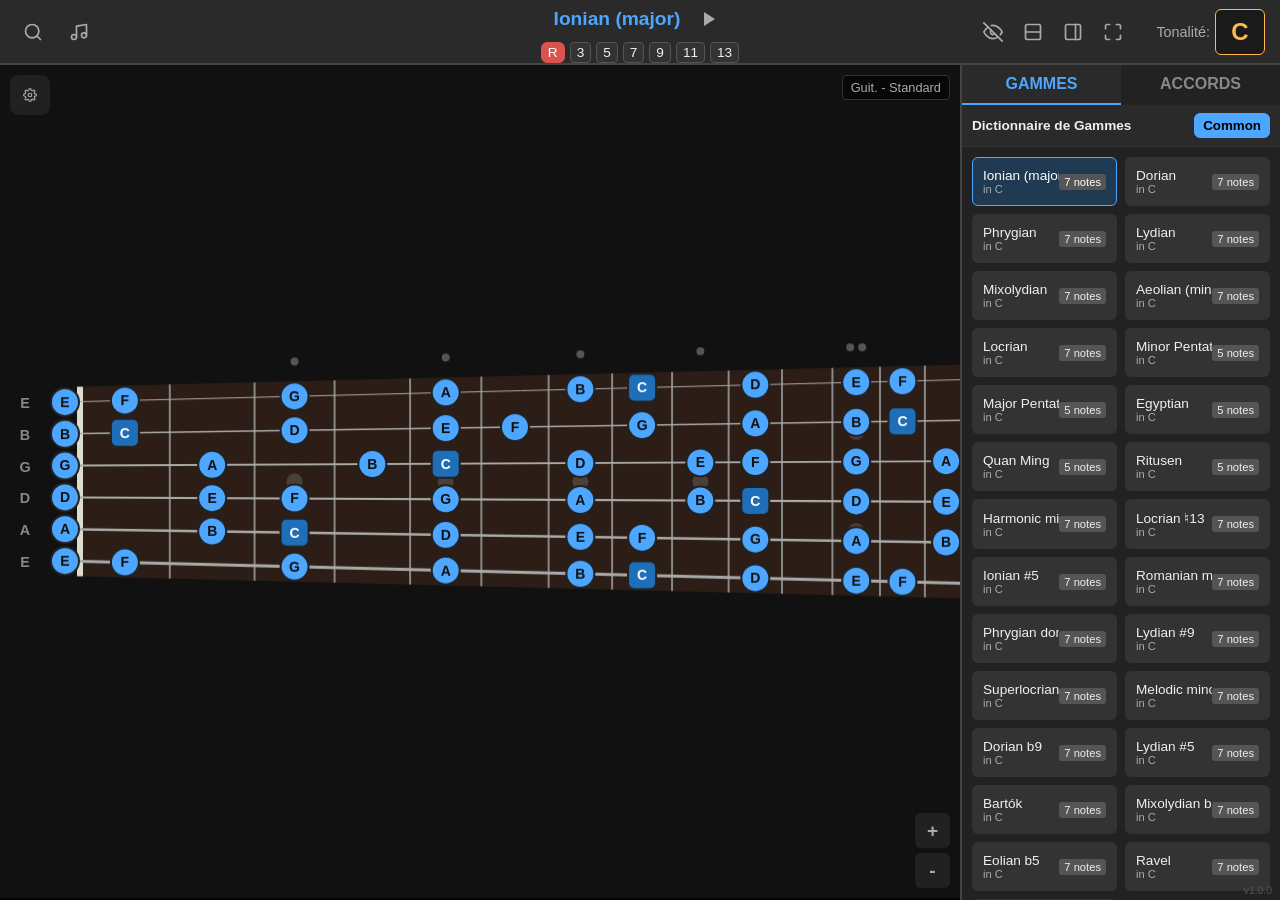
==== commit ddb9edc2: "Add pinch gesture to zoom in /out" ====
--- a/index.html
+++ b/index.html
@@ -1288,15 +1288,45 @@
             _bindEvents() {
                 this.canvas.style.touchAction = 'none';
 
+                this.activePointers = new Map();
+                this.lastPinchDist = 0;
+
                 this.pointerDownHandler = (e) => {
-                    this.isDragging = true;
-                    this.lastPointer = { x: e.clientX, y: e.clientY };
-                    this.clickStartPos = { x: e.clientX, y: e.clientY };
+                    this.activePointers.set(e.pointerId, { x: e.clientX, y: e.clientY });
+                    
+                    if (this.activePointers.size === 2) {
+                        const points = Array.from(this.activePointers.values());
+                        this.lastPinchDist = Math.hypot(points[1].x - points[0].x, points[1].y - points[0].y);
+                        this.isDragging = false;
+                    } else if (this.activePointers.size === 1) {
+                        this.isDragging = true;
+                        this.lastPointer = { x: e.clientX, y: e.clientY };
+                        this.clickStartPos = { x: e.clientX, y: e.clientY };
+                    }
                     this.canvas.setPointerCapture(e.pointerId);
                 };
 
                 this.pointerMoveHandler = (e) => {
-                    if (!this.isDragging) return;
+                    if (!this.activePointers.has(e.pointerId)) return;
+                    this.activePointers.set(e.pointerId, { x: e.clientX, y: e.clientY });
+
+                    if (this.activePointers.size === 2) {
+                        e.preventDefault();
+                        const points = Array.from(this.activePointers.values());
+                        const dist = Math.hypot(points[1].x - points[0].x, points[1].y - points[0].y);
+                        
+                        if (this.lastPinchDist > 0) {
+                            const zoomDelta = dist / this.lastPinchDist;
+                            const centerX = (points[0].x + points[1].x) / 2;
+                            const centerY = (points[0].y + points[1].y) / 2;
+                            const rect = this.canvas.getBoundingClientRect();
+                            this.zoomAt(centerX - rect.left, centerY - rect.top, zoomDelta);
+                        }
+                        this.lastPinchDist = dist;
+                        return;
+                    }
+
+                    if (!this.isDragging || this.activePointers.size !== 1) return;
                     e.preventDefault();
 
                     this.camera.x += (e.clientX - this.lastPointer.x) / this.camera.zoom;
@@ -1306,15 +1336,26 @@
                 };
 
                 this.pointerUpHandler = (e) => {
-                    if (!this.isDragging) return;
-                    this.isDragging = false;
+                    this.activePointers.delete(e.pointerId);
+                    
+                    if (this.activePointers.size === 0) {
+                        if (this.isDragging) {
+                            this.isDragging = false;
+                            const dx = e.clientX - this.clickStartPos.x;
+                            const dy = e.clientY - this.clickStartPos.y;
+                            if (Math.sqrt(dx * dx + dy * dy) < 5) {
+                                this.handleClick(e.clientX, e.clientY);
+                            }
+                        }
+                    } else if (this.activePointers.size === 1) {
+                        this.isDragging = true;
+                        const remaining = Array.from(this.activePointers.values())[0];
+                        this.lastPointer = remaining;
+                        this.clickStartPos = remaining;
+                    }
+                    
+                    this.lastPinchDist = 0;
                     this.canvas.releasePointerCapture(e.pointerId);
-
-                    const dx = e.clientX - this.clickStartPos.x;
-                    const dy = e.clientY - this.clickStartPos.y;
-                    if (Math.sqrt(dx * dx + dy * dy) < 5) {
-                        this.handleClick(e.clientX, e.clientY);
-                    }
                 };
 
                 this.wheelHandler = (e) => {
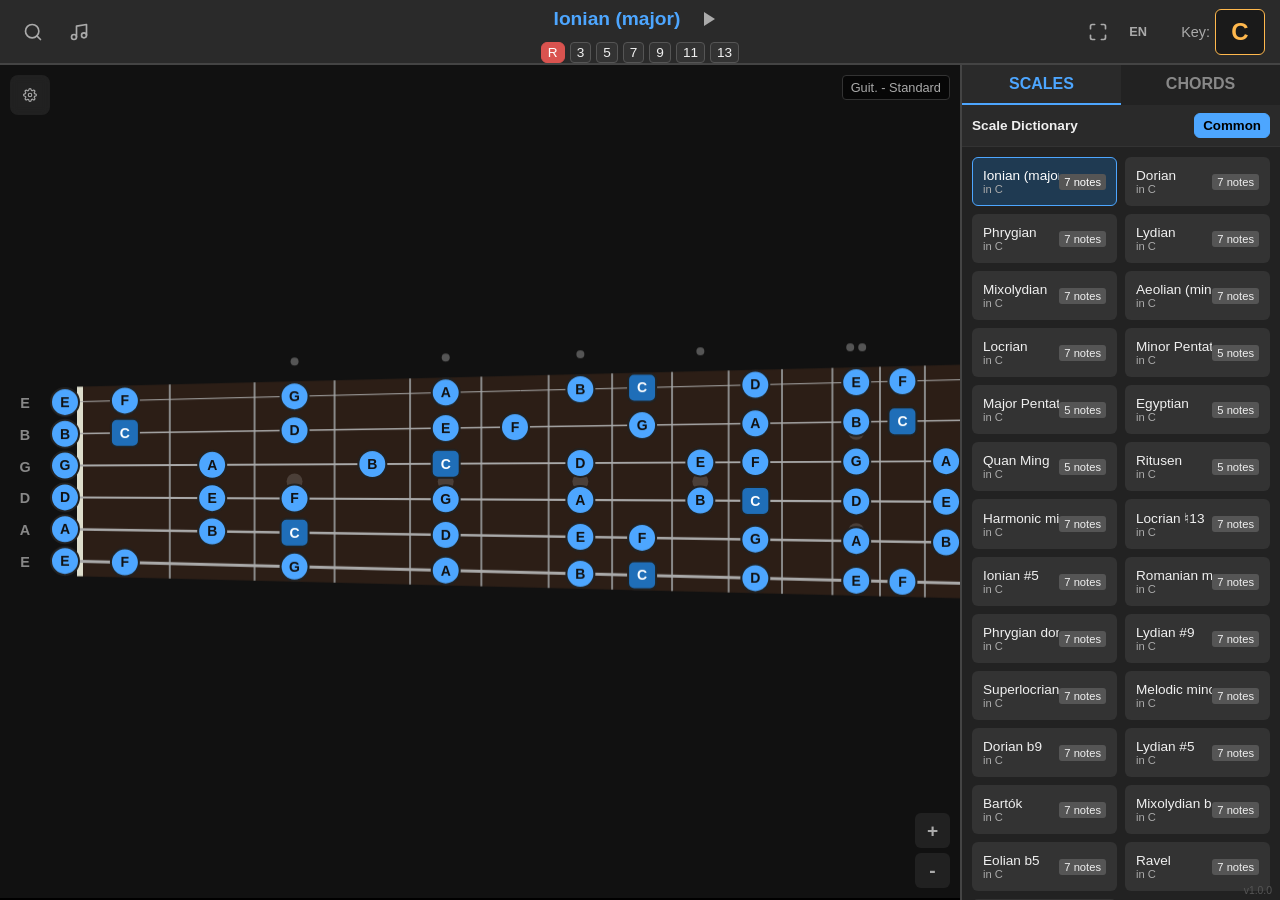
==== commit 2223cd9e: "Multilingual support (English/french)" ====
--- a/index.html
+++ b/index.html
@@ -771,12 +771,10 @@
 </head>
 
 <body>
-    <div id="orientation-warning">
-        📱 Veuillez tourner votre appareil en mode paysage pour utiliser l'application.
-    </div>
+    <div id="orientation-warning" data-i18n="orientationWarning"></div>
 
     <!-- Bouton flottant pour restaurer l'UI quand Zen Mode est actif -->
-    <button class="floating-restore" id="btn-restore-ui" title="Afficher l'interface">
+    <button class="floating-restore" id="btn-restore-ui" data-i18n-title="zenModeRestore" title="Afficher l'interface">
         <svg width="24" height="24" viewBox="0 0 24 24" fill="none" stroke="currentColor" stroke-width="2"
             stroke-linecap="round" stroke-linejoin="round">
             <path d="M1 12s4-8 11-8 11 8 11 8-4 8-11 8-11-8-11-8z"></path>
@@ -790,7 +788,7 @@
             <div class="header-section">
                 <!-- Dropdown Modes -->
                 <div class="dropdown">
-                    <button class="icon-btn" id="btn-app-mode" title="Mode de recherche">
+                    <button class="icon-btn" id="btn-app-mode" data-i18n-title="modeExplore" title="Mode de recherche">
                         <svg width="20" height="20" viewBox="0 0 24 24" fill="none" stroke="currentColor"
                             stroke-width="2" stroke-linecap="round" stroke-linejoin="round">
                             <circle cx="11" cy="11" r="8"></circle>
@@ -804,7 +802,7 @@
                                 <circle cx="11" cy="11" r="8"></circle>
                                 <line x1="21" y1="21" x2="16.65" y2="16.65"></line>
                             </svg>
-                            Mode Exploration
+                            <span data-i18n="modeExplore">Mode Exploration</span>
                         </a>
                         <a onclick="setAppMode('search_notes')">
                             <svg width="18" height="18" viewBox="0 0 24 24" fill="none" stroke="currentColor"
@@ -813,7 +811,7 @@
                                 <circle cx="6" cy="18" r="3"></circle>
                                 <circle cx="18" cy="16" r="3"></circle>
                             </svg>
-                            Recherche par Notes
+<span data-i18n="modeSearchNotes">Recherche par Notes</span>
                         </a>
                         <a onclick="setAppMode('search_intervals')">
                             <svg width="18" height="18" viewBox="0 0 24 24" fill="none" stroke="currentColor"
@@ -823,12 +821,12 @@
                                 <line x1="10" y1="3" x2="8" y2="21"></line>
                                 <line x1="16" y1="3" x2="14" y2="21"></line>
                             </svg>
-                            Recherche par Intervalles
+<span data-i18n="modeSearchIntervals">Recherche par Intervalles</span>
                         </a>
                     </div>
                 </div>
                 <!-- Toggle Affichage (Notes / Intervalles) -->
-                <button class="icon-btn" id="btn-display-mode" title="Affichage : Notes / Intervalles">
+                <button class="icon-btn" id="btn-display-mode" data-i18n-title="displayNotes" title="Affichage : Notes / Intervalles">
                     <svg id="icon-notes" width="20" height="20" viewBox="0 0 24 24" fill="none" stroke="currentColor"
                         stroke-width="2" stroke-linecap="round" stroke-linejoin="round">
                         <path d="M9 18V5l12-2v13"></path>
@@ -858,30 +856,10 @@
 
             <div class="header-section header-right">
                 <div style="display:flex; gap: 4px;">
-                    <button class="icon-btn" id="btn-hide-ui" title="Cacher l'interface (Zen Mode)">
-                        <svg width="20" height="20" viewBox="0 0 24 24" fill="none" stroke="currentColor"
-                            stroke-width="2" stroke-linecap="round" stroke-linejoin="round">
-                            <path
-                                d="M17.94 17.94A10.07 10.07 0 0 1 12 20c-7 0-11-8-11-8a18.45 18.45 0 0 1 5.06-5.94M9.9 4.24A9.12 9.12 0 0 1 12 4c7 0 11 8 11 8a18.5 18.5 0 0 1-2.16 3.19m-6.72-1.07a3 3 0 1 1-4.24-4.24">
-                            </path>
-                            <line x1="1" y1="1" x2="23" y2="23"></line>
-                        </svg>
-                    </button>
-                    <button class="icon-btn" id="btn-split" title="Séparer la vue (2 instruments)">
-                        <svg width="20" height="20" viewBox="0 0 24 24" fill="none" stroke="currentColor"
-                            stroke-width="2" stroke-linecap="round" stroke-linejoin="round">
-                            <rect x="3" y="3" width="18" height="18" rx="2" ry="2"></rect>
-                            <line x1="3" y1="12" x2="21" y2="12"></line>
-                        </svg>
-                    </button>
-                    <button class="icon-btn" id="btn-toggle-dict" title="Afficher/Masquer le dictionnaire">
-                        <svg width="20" height="20" viewBox="0 0 24 24" fill="none" stroke="currentColor"
-                            stroke-width="2" stroke-linecap="round" stroke-linejoin="round">
-                            <rect x="3" y="3" width="18" height="18" rx="2" ry="2"></rect>
-                            <line x1="15" y1="3" x2="15" y2="21"></line>
-                        </svg>
-                    </button>
-                    <button class="icon-btn" id="btn-fullscreen" title="Plein écran">
+<button class="icon-btn" id="btn-hide-ui" data-i18n-title="hideUI" title="Cacher l'interface (Zen Mode)">
+                    <button class="icon-btn" id="btn-split" data-i18n-title="splitView" title="Séparer la vue (2 instruments)">
+                    <button class="icon-btn" id="btn-toggle-dict" data-i18n-title="toggleDict" title="Afficher/Masquer le dictionnaire">
+                    <button class="icon-btn" id="btn-fullscreen" data-i18n-title="fullscreen" title="Plein écran">
                         <svg width="20" height="20" viewBox="0 0 24 24" fill="none" stroke="currentColor"
                             stroke-width="2" stroke-linecap="round" stroke-linejoin="round">
                             <path
@@ -889,9 +867,12 @@
                             </path>
                         </svg>
                     </button>
+                    <button class="icon-btn" id="btn-lang" title="Language">
+                        <span style="font-weight:bold;font-size:0.8rem;">FR</span>
+                    </button>
                 </div>
                 <div style="display:flex; align-items:center; margin-left: 15px; gap: 5px;">
-                    <span style="font-size: 0.9rem; color: #aaa;">Tonalité:</span>
+                    <span style="font-size: 0.9rem; color: #aaa;" data-i18n="key">Tonalité:</span>
                     <button id="btn-key">C</button>
                 </div>
             </div>
@@ -946,13 +927,13 @@
             <!-- Dictionnaire (Onglets & Grille) -->
             <footer id="dictionary-zone">
                 <div class="tabs">
-                    <div class="tab active" id="tab-scales" onclick="setDictTab('scales')">GAMMES</div>
-                    <div class="tab" id="tab-chords" onclick="setDictTab('chords')">ACCORDS</div>
+                    <div class="tab active" id="tab-scales" onclick="setDictTab('scales')" data-i18n="tabScales">GAMMES</div>
+                    <div class="tab" id="tab-chords" onclick="setDictTab('chords')" data-i18n="tabChords">ACCORDS</div>
                 </div>
                 <div class="grid-header">
-                    <strong id="dict-title">Dictionnaire</strong>
+                    <strong id="dict-title" data-i18n="dictionary">Dictionnaire</strong>
                     <div style="display:flex; gap: 5px;">
-                        <button id="btn-filter-common" class="active-toggle" style="padding: 4px 8px;">Common</button>
+                        <button id="btn-filter-common" class="active-toggle" style="padding: 4px 8px;" data-i18n="commonFilter">Common</button>
                     </div>
                 </div>
 
@@ -968,21 +949,21 @@
         <!-- Modal Choix de Tonalité (Général / Corde) -->
         <div id="key-picker-modal">
             <div class="modal-content">
-                <h3 id="key-picker-title">Sélectionner la Tonalité</h3>
+                <h3 id="key-picker-title" data-i18n="selectKey">Sélectionner la Tonalité</h3>
                 <div class="key-picker-grid" id="key-picker-grid"></div>
-                <button id="btn-any-key" class="key-btn">Toutes (Any)</button>
+                <button id="btn-any-key" class="key-btn" data-i18n="allAny">Toutes (Any)</button>
                 <button onclick="closeKeyPicker()"
-                    style="margin-top:10px; width:100%; background: #555;">Annuler</button>
+                    style="margin-top:10px; width:100%; background: #555;" data-i18n="cancel">Annuler</button>
             </div>
         </div>
 
         <!-- Modal Choix de Tonalité Spécifique -->
         <div id="scale-root-picker-modal">
             <div class="modal-content">
-                <h3 id="scale-root-picker-title">Sélectionner la Tonalité</h3>
+                <h3 id="scale-root-picker-title" data-i18n="selectKey">Sélectionner la Tonalité</h3>
                 <div class="key-picker-grid" id="scale-root-picker-grid"></div>
                 <button onclick="document.getElementById('scale-root-picker-modal').style.display='none'"
-                    style="margin-top:15px; width:100%; background: #555;">Annuler</button>
+                    style="margin-top:15px; width:100%; background: #555;" data-i18n="cancel">Annuler</button>
             </div>
         </div>
 
@@ -991,21 +972,21 @@
             <div class="modal-content">
                 <div class="instrument-selector">
                     <button class="instrument-btn active" id="btn-inst-guitar"
-                        onclick="setInstrumentType('guitar')">Guitare</button>
-                    <button class="instrument-btn" id="btn-inst-bass" onclick="setInstrumentType('bass')">Basse</button>
+                        onclick="setInstrumentType('guitar')" data-i18n="guitar">Guitare</button>
+                    <button class="instrument-btn" id="btn-inst-bass" onclick="setInstrumentType('bass')" data-i18n="bass">Basse</button>
                     <button class="instrument-btn" id="btn-inst-ukulele"
-                        onclick="setInstrumentType('ukulele')">Ukulélé</button>
+                        onclick="setInstrumentType('ukulele')" data-i18n="ukulele">Ukulélé</button>
                     <button class="instrument-btn" id="btn-inst-piano"
-                        onclick="setInstrumentType('piano')">Piano</button>
+                        onclick="setInstrumentType('piano')" data-i18n="piano">Piano</button>
                     <button class="instrument-btn" id="btn-inst-score"
-                        onclick="setInstrumentType('score')">Partition</button>
+                        onclick="setInstrumentType('score')" data-i18n="score">Partition</button>
                 </div>
-                <h3 id="tuning-title">Accordages</h3>
+                <h3 id="tuning-title" data-i18n="tuningPresets">Accordages</h3>
                 <div id="tuning-presets-list" style="margin-top: 15px;">
                     <!-- Rempli par JS -->
                 </div>
                 <button onclick="document.getElementById('tuning-presets-modal').style.display='none'"
-                    style="margin-top:15px; width:100%; background: #555;">Fermer</button>
+                    style="margin-top:15px; width:100%; background: #555;" data-i18n="close">Fermer</button>
             </div>
         </div>
     </div>
@@ -1015,6 +996,103 @@
         const NOTES = ['C', 'C#', 'D', 'D#', 'E', 'F', 'F#', 'G', 'G#', 'A', 'A#', 'B'];
         const ROMAN_NUMERALS = ['I', 'II', 'III', 'IV', 'V', 'VI', 'VII', 'VIII'];
         const ALL_INTERVALS = ['1', 'b2', '2', 'b3', '3', '4', 'b5', '5', '#5', '6', 'b7', '7'];
+
+        const TRANSLATIONS = {
+            en: {
+                orientationWarning: "📱 Please rotate your device to landscape mode to use the application.",
+                appVersion: "v1.0.0",
+                modeExplore: "Explore Mode",
+                modeSearchNotes: "Search by Notes",
+                modeSearchIntervals: "Search by Intervals",
+                displayNotes: "Display: Notes / Intervals",
+                hideUI: "Hide UI (Zen Mode)",
+                splitView: "Split view (2 instruments)",
+                toggleDict: "Show/Hide Dictionary",
+                fullscreen: "Fullscreen",
+                key: "Key:",
+                tabScales: "SCALES",
+                tabChords: "CHORDS",
+                dictionary: "Dictionary",
+                commonFilter: "Common",
+                selectKey: "Select Key",
+                allAny: "Any",
+                cancel: "Cancel",
+                tuningPresets: "Tunings",
+                guitar: "Guitar",
+                bass: "Bass",
+                ukulele: "Ukulele",
+                piano: "Piano",
+                score: "Score",
+                close: "Close",
+                scaleDictionary: "Scale Dictionary",
+                chordHarmonization: "Harmonization",
+                searchByNotes: "Search by notes",
+                searchByIntervals: "Search by intervals",
+                resultsCount: "Results",
+                addChordSearch: "Add a chord to search",
+                zenModeRestore: "Show UI"
+            },
+            fr: {
+                orientationWarning: "📱 Veuillez tourner votre appareil en mode paysage pour utiliser l'application.",
+                appVersion: "v1.0.0",
+                modeExplore: "Mode Exploration",
+                modeSearchNotes: "Recherche par Notes",
+                modeSearchIntervals: "Recherche par Intervalles",
+                displayNotes: "Affichage : Notes / Intervalles",
+                hideUI: "Cacher l'interface (Zen Mode)",
+                splitView: "Séparer la vue (2 instruments)",
+                toggleDict: "Afficher/Masquer le dictionnaire",
+                fullscreen: "Plein écran",
+                key: "Tonalité:",
+                tabScales: "GAMMES",
+                tabChords: "ACCORDS",
+                dictionary: "Dictionnaire",
+                commonFilter: "Common",
+                selectKey: "Sélectionner la Tonalité",
+                allAny: "Toutes (Any)",
+                cancel: "Annuler",
+                tuningPresets: "Accordages",
+                guitar: "Guitare",
+                bass: "Basse",
+                ukulele: "Ukulélé",
+                piano: "Piano",
+                score: "Partition",
+                close: "Fermer",
+                scaleDictionary: "Dictionnaire de Gammes",
+                chordHarmonization: "Harmonisation",
+                searchByNotes: "Recherche par notes",
+                searchByIntervals: "Recherche par intervalles",
+                resultsCount: "Résultats",
+                addChordSearch: "Ajouter un accord à la recherche",
+                zenModeRestore: "Afficher l'interface"
+            }
+        };
+
+        let currentLang = localStorage.getItem('showMeScales_Lang') || 'en';
+        
+        function t(key) {
+            return TRANSLATIONS[currentLang][key] || key;
+        }
+
+        function toggleLang() {
+            currentLang = currentLang === 'en' ? 'fr' : 'en';
+            localStorage.setItem('showMeScales_Lang', currentLang);
+            updateUI();
+        }
+
+        function applyTranslations() {
+            document.querySelectorAll('[data-i18n]').forEach(el => {
+                const key = el.getAttribute('data-i18n');
+                el.textContent = t(key);
+            });
+            document.querySelectorAll('[data-i18n-title]').forEach(el => {
+                const key = el.getAttribute('data-i18n-title');
+                el.title = t(key);
+            });
+
+            const btnLang = document.getElementById('btn-lang');
+            btnLang.querySelector('span').textContent = currentLang.toUpperCase();
+        }
 
         // Mappage pour le solfège (0 = C, 1 = D, 2 = E...)
         const BASE_LETTERS = [0, 0, 1, 1, 2, 3, 3, 4, 4, 5, 5, 6];
@@ -2159,6 +2237,8 @@
         }
 
         function updateUI() {
+            applyTranslations();
+            
             const btnAppMode = document.getElementById('btn-app-mode');
             const btnKey = document.getElementById('btn-key');
             const formulaBar = document.getElementById('formula-bar');
@@ -2188,7 +2268,7 @@
                 scaleName.innerHTML = titleText;
                 scaleName.style.display = "block";
                 formulaBar.style.display = "flex";
-                dictTitle.innerText = AppState.dictTab === 'scales' ? "Dictionnaire de Gammes" : `Harmonisation (${NOTES[AppState.currentKey]} ${AppState.currentScale ? AppState.currentScale.name : ''})`;
+                dictTitle.innerText = AppState.dictTab === 'scales' ? t('scaleDictionary') : `${t('chordHarmonization')} (${NOTES[AppState.currentKey]} ${AppState.currentScale ? AppState.currentScale.name : ''})`;
                 btnKey.innerText = NOTES[AppState.currentKey];
 
                 if (AppState.currentScale) {
@@ -2206,12 +2286,12 @@
                 renderDictionaryGrid();
 
             } else if (AppState.appMode === 'search_notes') {
-                scaleName.innerHTML = "Recherche par notes";
+                scaleName.innerHTML = t('searchByNotes');
                 scaleName.style.display = "block";
                 formulaBar.style.display = "none";
 
                 const noteCount = AppState.selectedNotesSet.size;
-                dictTitle.innerText = AppState.dictTab === 'scales' ? `Résultats (${noteCount} note${noteCount > 1 ? 's' : ''})` : "Ajouter un accord à la recherche";
+                dictTitle.innerText = AppState.dictTab === 'scales' ? `${t('resultsCount')} (${noteCount} note${noteCount > 1 ? 's' : ''})` : t('addChordSearch');
                 btnKey.innerText = AppState.searchKey === null ? "Any" : NOTES[AppState.searchKey];
 
                 if (AppState.dictTab === 'scales') {
@@ -2225,13 +2305,13 @@
                 }
 
             } else if (AppState.appMode === 'search_intervals') {
-                scaleName.innerHTML = "Recherche par intervalles";
+                scaleName.innerHTML = t('searchByIntervals');
                 scaleName.style.display = "block";
                 formulaBar.style.display = "flex";
                 formulaBar.className = 'interactive';
 
                 const intCount = AppState.selectedIntervalsSet.size;
-                dictTitle.innerText = `Résultats (${intCount} intervalle${intCount > 1 ? 's' : ''})`;
+                dictTitle.innerText = `${t('resultsCount')} (${intCount} intervalle${intCount > 1 ? 's' : ''})`;
                 btnKey.innerText = NOTES[AppState.currentKey];
 
                 ALL_INTERVALS.forEach(interval => {
@@ -2594,6 +2674,8 @@
 
         // --- INITIALISATION ---
         window.onload = async () => {
+            applyTranslations();
+            
             // Chargement des gammes
             await initScalesDB();
             loadState();
@@ -2616,6 +2698,7 @@
             document.getElementById('btn-split').addEventListener('click', toggleSplitMode);
             document.getElementById('btn-toggle-dict').addEventListener('click', toggleDictPanel);
             document.getElementById('btn-fullscreen').addEventListener('click', toggleFullScreen);
+            document.getElementById('btn-lang').addEventListener('click', toggleLang);
             document.getElementById('btn-play-audio').addEventListener('click', playCurrentScale);
 
             // Cacher/Restaurer l'interface (Zen Mode)
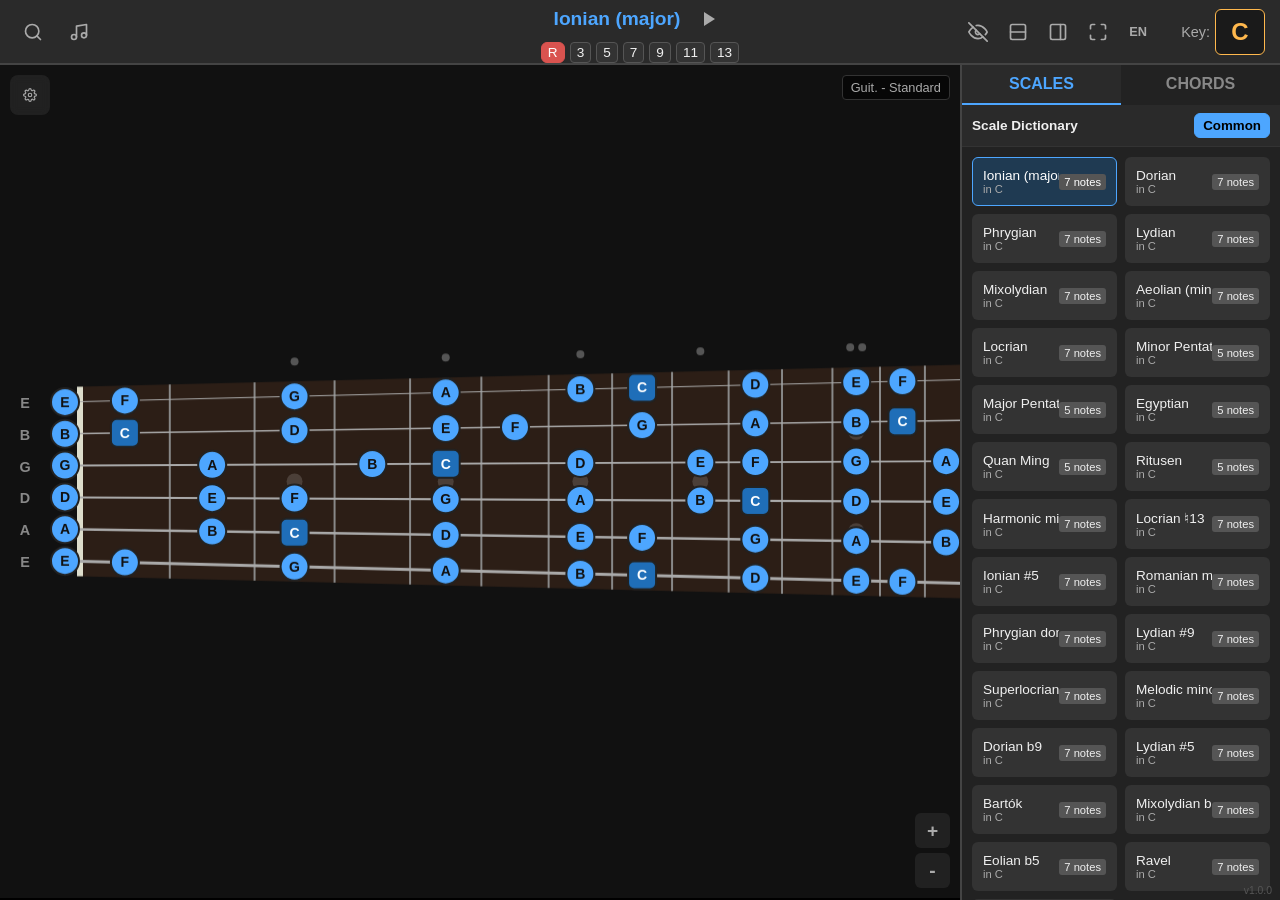
==== commit 2f803f69: "Fixed buttons UI" ====
--- a/index.html
+++ b/index.html
@@ -840,9 +840,9 @@
                         <line x1="4" y1="15" x2="20" y2="15"></line>
                         <line x1="10" y1="3" x2="8" y2="21"></line>
                         <line x1="16" y1="3" x2="14" y2="21"></line>
-                    </svg>
-                </button>
-            </div>
+</svg>
+                    </button>
+                </div>
 
             <div class="header-center">
                 <div id="scale-name-container">
@@ -854,21 +854,33 @@
                 <div id="formula-bar"></div>
             </div>
 
-            <div class="header-section header-right">
+<div class="header-section header-right">
                 <div style="display:flex; gap: 4px;">
-<button class="icon-btn" id="btn-hide-ui" data-i18n-title="hideUI" title="Cacher l'interface (Zen Mode)">
+                    <button class="icon-btn" id="btn-hide-ui" data-i18n-title="hideUI" title="Cacher l'interface (Zen Mode)">
+                        <svg width="20" height="20" viewBox="0 0 24 24" fill="none" stroke="currentColor" stroke-width="2" stroke-linecap="round" stroke-linejoin="round">
+                            <path d="M17.94 17.94A10.07 10.07 0 0 1 12 20c-7 0-11-8-11-8a18.45 18.45 0 0 1 5.06-5.94M9.9 4.24A9.12 9.12 0 0 1 12 4c7 0 11 8 11 8a18.5 18.5 0 0 1-2.16 3.19m-6.72-1.07a3 3 0 1 1-4.24-4.24"></path>
+                            <line x1="1" y1="1" x2="23" y2="23"></line>
+                        </svg>
+                    </button>
                     <button class="icon-btn" id="btn-split" data-i18n-title="splitView" title="Séparer la vue (2 instruments)">
+                        <svg width="20" height="20" viewBox="0 0 24 24" fill="none" stroke="currentColor" stroke-width="2" stroke-linecap="round" stroke-linejoin="round">
+                            <rect x="3" y="3" width="18" height="18" rx="2" ry="2"></rect>
+                            <line x1="3" y1="12" x2="21" y2="12"></line>
+                        </svg>
+                    </button>
                     <button class="icon-btn" id="btn-toggle-dict" data-i18n-title="toggleDict" title="Afficher/Masquer le dictionnaire">
-                    <button class="icon-btn" id="btn-fullscreen" data-i18n-title="fullscreen" title="Plein écran">
-                        <svg width="20" height="20" viewBox="0 0 24 24" fill="none" stroke="currentColor"
-                            stroke-width="2" stroke-linecap="round" stroke-linejoin="round">
-                            <path
-                                d="M8 3H5a2 2 0 0 0-2 2v3m18 0V5a2 2 0 0 0-2-2h-3m0 18h3a2 2 0 0 0 2-2v-3M3 16v3a2 2 0 0 0 2 2h3">
-                            </path>
+                        <svg width="20" height="20" viewBox="0 0 24 24" fill="none" stroke="currentColor" stroke-width="2" stroke-linecap="round" stroke-linejoin="round">
+                            <rect x="3" y="3" width="18" height="18" rx="2" ry="2"></rect>
+                            <line x1="15" y1="3" x2="15" y2="21"></line>
+                        </svg>
+                    </button>
+<button class="icon-btn" id="btn-fullscreen" data-i18n-title="fullscreen" title="Plein écran">
+                        <svg width="20" height="20" viewBox="0 0 24 24" fill="none" stroke="currentColor" stroke-width="2" stroke-linecap="round" stroke-linejoin="round">
+                            <path d="M8 3H5a2 2 0 0 0-2 2v3m18 0V5a2 2 0 0 0-2-2h-3m0 18h3a2 2 0 0 0 2-2v-3M3 16v3a2 2 0 0 0 2 2h3"></path>
                         </svg>
                     </button>
                     <button class="icon-btn" id="btn-lang" title="Language">
-                        <span style="font-weight:bold;font-size:0.8rem;">FR</span>
+                        <span style="font-weight:bold;font-size:0.8rem;">EN</span>
                     </button>
                 </div>
                 <div style="display:flex; align-items:center; margin-left: 15px; gap: 5px;">
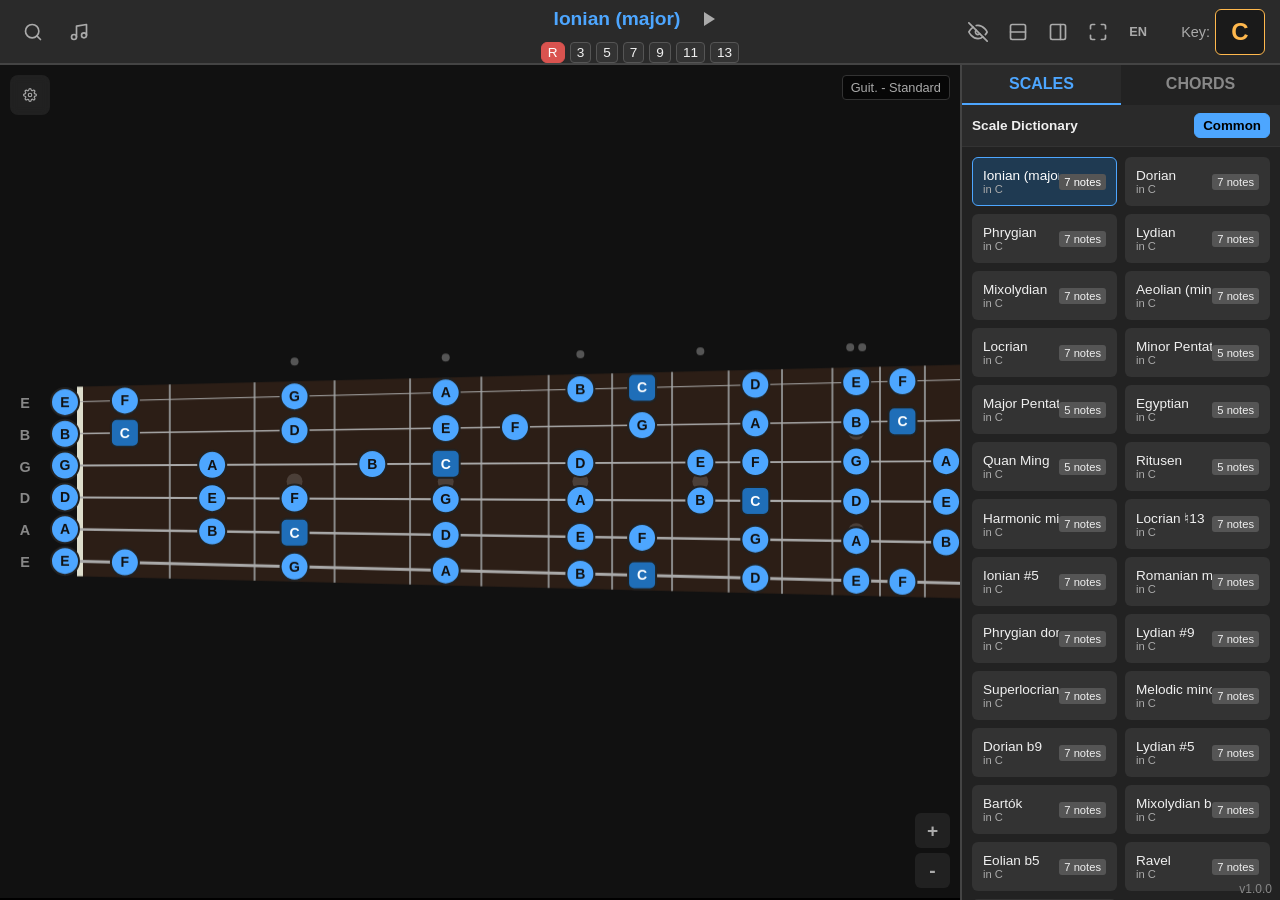
==== commit 5121567e: "Split index.html and fixed version display" ====
--- a/index.html
+++ b/index.html
@@ -5,769 +5,7 @@
     <meta charset="UTF-8">
     <meta name="viewport" content="width=device-width, initial-scale=1.0, maximum-scale=1.0, user-scalable=no">
     <title>Show Me Scales</title>
-    <style>
-        /* --- Reset et base --- */
-        * {
-            box-sizing: border-box;
-            margin: 0;
-            padding: 0;
-            user-select: none;
-            -webkit-user-select: none;
-        }
-
-        html,
-        body {
-            width: 100%;
-            height: 100%;
-            background-color: #1e1e1e;
-            color: #f0f0f0;
-            font-family: 'Segoe UI', Tahoma, Geneva, Verdana, sans-serif;
-            overflow: hidden;
-            touch-action: none;
-        }
-
-        /* --- Avertissement Portrait --- */
-        #orientation-warning {
-            display: none;
-            position: fixed;
-            top: 0;
-            left: 0;
-            width: 100%;
-            height: 100%;
-            background: #000;
-            color: white;
-            z-index: 9999;
-            align-items: center;
-            justify-content: center;
-            text-align: center;
-            font-size: 1.5rem;
-            padding: 20px;
-        }
-
-        @media screen and (orientation: portrait) {
-            #orientation-warning {
-                display: flex;
-            }
-
-            #app {
-                display: none !important;
-            }
-        }
-
-        /* --- Layout Principal --- */
-        #app {
-            display: flex;
-            flex-direction: column;
-            height: 100vh;
-            width: 100vw;
-        }
-
-        /* --- 1. En-tête --- */
-        #top-bar {
-            height: 65px;
-            background: #2a2a2a;
-            border-bottom: 2px solid #444;
-            display: flex;
-            justify-content: space-between;
-            align-items: center;
-            padding: 0 15px;
-            flex-shrink: 0;
-            transition: all 0.3s ease;
-        }
-
-        .header-section {
-            display: flex;
-            align-items: center;
-            gap: 10px;
-            width: 33%;
-        }
-
-        .header-center {
-            width: 34%;
-            text-align: center;
-            display: flex;
-            flex-direction: column;
-            align-items: center;
-        }
-
-        .header-right {
-            width: 33%;
-            justify-content: flex-end;
-        }
-
-        button {
-            background: #3a3a3a;
-            border: 1px solid #555;
-            color: white;
-            padding: 8px 12px;
-            border-radius: 6px;
-            cursor: pointer;
-            font-weight: bold;
-            transition: background 0.2s, color 0.2s;
-        }
-
-        button:active {
-            background: #555;
-        }
-
-        button.active-toggle {
-            background: #4da6ff;
-            color: #000;
-            border-color: #4da6ff;
-        }
-
-        /* --- Icon Buttons --- */
-        .icon-btn {
-            display: flex;
-            align-items: center;
-            justify-content: center;
-            width: 36px;
-            height: 36px;
-            padding: 0;
-            background: transparent;
-            border: 1px solid transparent;
-            color: #aaa;
-            border-radius: 6px;
-        }
-
-        .icon-btn:hover {
-            color: #fff;
-            background: rgba(255, 255, 255, 0.05);
-        }
-
-        .icon-btn.active {
-            color: #4da6ff;
-            background: rgba(77, 166, 255, 0.1);
-        }
-
-        .icon-btn.active-search {
-            color: #ff4d4d;
-            background: rgba(255, 77, 77, 0.1);
-        }
-
-        #scale-name-container {
-            display: flex;
-            align-items: center;
-            gap: 10px;
-            margin-bottom: 5px;
-        }
-
-        #scale-name {
-            font-size: 1.2rem;
-            color: #4da6ff;
-            white-space: nowrap;
-            overflow: hidden;
-            text-overflow: ellipsis;
-            max-width: 250px;
-        }
-
-        #formula-bar {
-            display: flex;
-            gap: 5px;
-            font-size: 0.85rem;
-            flex-wrap: wrap;
-            justify-content: center;
-        }
-
-        .interval-badge {
-            background: #333;
-            padding: 2px 6px;
-            border-radius: 4px;
-            border: 1px solid #555;
-            transition: 0.1s;
-            cursor: default;
-        }
-
-        .interval-badge.root {
-            background: #d9534f;
-            color: white;
-            border-color: #d9534f;
-            border-radius: 6px;
-        }
-
-        /* Plus arrondi pour la fondamentale */
-
-        #btn-key {
-            font-size: 1.5rem;
-            background: #1a1a1a;
-            border-color: #ffb84d;
-            color: #ffb84d;
-            min-width: 50px;
-            text-align: center;
-        }
-
-        .dropdown {
-            position: relative;
-            display: inline-block;
-        }
-
-        .dropdown-content {
-            display: none;
-            position: absolute;
-            background-color: #2a2a2a;
-            min-width: 210px;
-            box-shadow: 0px 8px 16px 0px rgba(0, 0, 0, 0.5);
-            z-index: 1000;
-            border: 1px solid #444;
-            border-radius: 6px;
-            overflow: hidden;
-        }
-
-        .dropdown-content a {
-            color: #f0f0f0;
-            padding: 12px 16px;
-            text-decoration: none;
-            display: flex;
-            align-items: center;
-            gap: 12px;
-            cursor: pointer;
-            transition: background 0.2s;
-        }
-
-        .dropdown-content a:hover {
-            background-color: #3a3a3a;
-        }
-
-        .dropdown-content a svg {
-            color: #aaa;
-            flex-shrink: 0;
-        }
-
-        .dropdown:hover .dropdown-content {
-            display: block;
-        }
-
-        #formula-bar.interactive .interval-badge {
-            cursor: pointer;
-        }
-
-        #formula-bar.interactive .interval-badge:hover {
-            background: #555;
-        }
-
-        #formula-bar.interactive .interval-badge.selected {
-            background: #ff4d4d;
-            color: white;
-            border-color: #ff4d4d;
-        }
-
-        #formula-bar.interactive .interval-badge.root.selected {
-            background: #d9534f;
-        }
-
-        /* --- Structure Horizontale (Mobile Landscape Friendly) --- */
-        #main-content {
-            display: flex;
-            flex-direction: row;
-            flex-grow: 1;
-            overflow: hidden;
-        }
-
-        /* --- 2. Zone Instrument(s) --- */
-        #instruments-wrapper {
-            display: flex;
-            flex-direction: column;
-            flex-grow: 1;
-            overflow: hidden;
-        }
-
-        .instrument-container {
-            flex: 1;
-            position: relative;
-            background: #111;
-            overflow: hidden;
-            box-shadow: inset 0 0 20px rgba(0, 0, 0, 0.8);
-            border-bottom: 2px solid #000;
-            display: flex;
-        }
-
-        .instrument-container:last-child {
-            border-bottom: none;
-        }
-
-        canvas {
-            display: block;
-            width: 100%;
-            height: 100%;
-            touch-action: none;
-        }
-
-        .btn-tuning-presets {
-            position: absolute;
-            top: 10px;
-            left: 10px;
-            z-index: 100;
-            background: rgba(40, 40, 40, 0.7);
-            border: 1px solid transparent;
-            color: #aaa;
-            width: 40px;
-            height: 40px;
-            border-radius: 8px;
-            display: flex;
-            align-items: center;
-            justify-content: center;
-            cursor: pointer;
-            backdrop-filter: blur(4px);
-        }
-
-        .btn-tuning-presets:hover {
-            color: #fff;
-            background: rgba(60, 60, 60, 0.8);
-        }
-
-        .btn-tuning-presets:active {
-            background: #555;
-        }
-
-        .instrument-label {
-            position: absolute;
-            top: 10px;
-            right: 10px;
-            z-index: 100;
-            background: rgba(0, 0, 0, 0.6);
-            padding: 4px 8px;
-            border-radius: 4px;
-            font-size: 0.8rem;
-            color: #aaa;
-            pointer-events: none;
-            border: 1px solid #333;
-        }
-
-        .tuning-pegs {
-            position: absolute;
-            left: 0;
-            top: 0;
-            width: 60px;
-            height: 100%;
-            pointer-events: none;
-        }
-
-        .peg {
-            pointer-events: auto;
-            position: absolute;
-            left: 10px;
-            background: #222;
-            border: 2px solid #555;
-            color: #ccc;
-            width: 30px;
-            height: 30px;
-            border-radius: 50%;
-            display: flex;
-            align-items: center;
-            justify-content: center;
-            font-weight: bold;
-            cursor: pointer;
-            font-size: 0.8rem;
-            box-shadow: 0 2px 5px rgba(0, 0, 0, 0.5);
-            transition: all 0.1s;
-        }
-
-        .peg:active {
-            transform: scale(0.9);
-            background: #444;
-        }
-
-        .disabled-peg {
-            background: transparent;
-            border: none;
-            box-shadow: none;
-            pointer-events: none;
-            color: #888;
-            font-size: 0.9rem;
-        }
-
-        .zoom-controls {
-            position: absolute;
-            right: 10px;
-            bottom: 10px;
-            display: flex;
-            flex-direction: column;
-            gap: 5px;
-        }
-
-        .zoom-controls button {
-            width: 35px;
-            height: 35px;
-            font-size: 1.2rem;
-            display: flex;
-            align-items: center;
-            justify-content: center;
-            background: rgba(40, 40, 40, 0.7);
-            border: none;
-            color: #aaa;
-        }
-
-        .zoom-controls button:hover {
-            color: #fff;
-            background: rgba(60, 60, 60, 0.8);
-        }
-
-        /* --- 3. Dictionnaire (Onglets & Grille - A Droite) --- */
-        #dictionary-zone {
-            width: 320px;
-            background: #222;
-            border-left: 2px solid #444;
-            display: flex;
-            flex-direction: column;
-            flex-shrink: 0;
-            transition: width 0.3s;
-        }
-
-        .tabs {
-            display: flex;
-            background: #1a1a1a;
-        }
-
-        .tab {
-            flex: 1;
-            padding: 10px;
-            text-align: center;
-            cursor: pointer;
-            font-weight: bold;
-            background: #222;
-            color: #888;
-            border-bottom: 2px solid transparent;
-        }
-
-        .tab.active {
-            color: #4da6ff;
-            border-bottom-color: #4da6ff;
-            background: #2a2a2a;
-        }
-
-        .grid-header {
-            padding: 8px 10px;
-            background: #2a2a2a;
-            display: flex;
-            justify-content: space-between;
-            align-items: center;
-            font-size: 0.85rem;
-            border-bottom: 1px solid #333;
-            gap: 5px;
-        }
-
-        #dictionary-grid {
-            flex-grow: 1;
-            overflow-y: auto;
-            padding: 10px;
-            display: grid;
-            grid-template-columns: repeat(auto-fill, minmax(130px, 1fr));
-            gap: 8px;
-            align-content: start;
-        }
-
-        .dict-item {
-            background: #333;
-            padding: 10px;
-            border-radius: 6px;
-            font-size: 0.85rem;
-            cursor: pointer;
-            border: 1px solid transparent;
-            transition: all 0.1s;
-            display: flex;
-            justify-content: space-between;
-            align-items: center;
-        }
-
-        .dict-item:hover {
-            background: #3a3a3a;
-        }
-
-        .dict-item.active {
-            border-color: #4da6ff;
-            background: #1f3a52;
-            color: #fff;
-        }
-
-        .dict-item.active-chord {
-            border-color: #ff4d4d;
-            background: #4d1f1f;
-            color: #fff;
-        }
-
-        .dict-item-badge {
-            font-size: 0.7rem;
-            background: #555;
-            padding: 2px 5px;
-            border-radius: 3px;
-        }
-
-        .dict-item.disabled {
-            opacity: 0.3;
-            pointer-events: none;
-            background: #222;
-        }
-
-        .chord-qualifier {
-            font-size: 0.8rem;
-            color: #ffb84d;
-            font-weight: bold;
-        }
-
-        .dict-group-header {
-            grid-column: 1 / -1;
-            font-weight: bold;
-            color: #ffb84d;
-            border-bottom: 1px solid #444;
-            padding-bottom: 4px;
-            margin-top: 8px;
-        }
-
-        /* --- Chord Builder (Recherche) --- */
-        #chord-builder {
-            display: none;
-            flex-direction: column;
-            flex-grow: 1;
-            padding: 10px;
-            overflow-y: auto;
-        }
-
-        .cb-roots {
-            display: flex;
-            overflow-x: auto;
-            gap: 10px;
-            padding-bottom: 10px;
-            border-bottom: 1px solid #444;
-        }
-
-        .cb-root-btn {
-            flex-shrink: 0;
-            width: 45px;
-            height: 45px;
-            border-radius: 50%;
-            background: #333;
-            color: white;
-            border: 2px solid #555;
-            display: flex;
-            align-items: center;
-            justify-content: center;
-            font-size: 1.1rem;
-            font-weight: bold;
-            cursor: pointer;
-        }
-
-        .cb-root-btn.active {
-            background: #ffb84d;
-            color: #000;
-            border-color: #ffb84d;
-        }
-
-        .cb-qualities {
-            display: grid;
-            grid-template-columns: repeat(2, 1fr);
-            gap: 10px;
-            margin-top: 15px;
-        }
-
-        .cb-qual-btn {
-            background: #333;
-            padding: 12px;
-            border-radius: 6px;
-            text-align: center;
-            cursor: pointer;
-            border: 1px solid #555;
-        }
-
-        .cb-qual-btn:active {
-            background: #555;
-        }
-
-        .cb-qual-btn strong {
-            color: #ffb84d;
-            font-size: 1.1rem;
-        }
-
-        /* --- Popup Modals --- */
-        #key-picker-modal,
-        #scale-root-picker-modal,
-        #tuning-presets-modal {
-            display: none;
-            position: fixed;
-            top: 0;
-            left: 0;
-            width: 100%;
-            height: 100%;
-            background: rgba(0, 0, 0, 0.8);
-            z-index: 2000;
-            align-items: center;
-            justify-content: center;
-        }
-
-        .modal-content {
-            background: #2a2a2a;
-            padding: 20px;
-            border-radius: 10px;
-            border: 1px solid #555;
-            text-align: center;
-            max-width: 90%;
-            width: 350px;
-            max-height: 90vh;
-            overflow-y: auto;
-        }
-
-        .key-picker-grid {
-            display: grid;
-            grid-template-columns: repeat(4, 1fr);
-            gap: 10px;
-            margin-top: 15px;
-        }
-
-        .key-btn {
-            padding: 15px 0;
-            font-size: 1.2rem;
-            background: #1a1a1a;
-            color: #ffb84d;
-            border: 1px solid #555;
-            border-radius: 6px;
-            cursor: pointer;
-            transition: 0.2s;
-        }
-
-        .key-btn:hover:not(.disabled) {
-            background: #333;
-        }
-
-        .key-btn.disabled {
-            opacity: 0.2;
-            pointer-events: none;
-        }
-
-        .key-btn.active {
-            background: #ffb84d;
-            color: #000;
-            border-color: #ffb84d;
-        }
-
-        #btn-any-key {
-            margin-top: 15px;
-            width: 100%;
-            padding: 12px;
-            background: #4da6ff;
-            color: #000;
-            border: none;
-            font-weight: bold;
-        }
-
-        /* Styles spécifiques pour la liste d'accordages */
-        .tuning-preset-btn {
-            display: block;
-            width: 100%;
-            padding: 12px;
-            margin-top: 8px;
-            background: #1a1a1a;
-            color: #f0f0f0;
-            border: 1px solid #555;
-            border-radius: 6px;
-            cursor: pointer;
-            text-align: left;
-            display: flex;
-            justify-content: space-between;
-            align-items: center;
-        }
-
-        .tuning-preset-btn:hover {
-            background: #333;
-        }
-
-        .tuning-preset-btn .tuning-notes {
-            color: #aaa;
-            font-size: 0.85rem;
-        }
-
-        .instrument-selector {
-            display: flex;
-            justify-content: space-around;
-            flex-wrap: wrap;
-            gap: 5px;
-            margin-bottom: 15px;
-            border-bottom: 1px solid #555;
-            padding-bottom: 10px;
-        }
-
-        .instrument-btn {
-            background: transparent;
-            border: none;
-            color: #aaa;
-            font-size: 1rem;
-            cursor: pointer;
-            padding: 5px 10px;
-        }
-
-        .instrument-btn.active {
-            color: #4da6ff;
-            border-bottom: 2px solid #4da6ff;
-            font-weight: bold;
-        }
-
-        /* --- Version App --- */
-        #app-version {
-            position: fixed;
-            bottom: 4px;
-            right: 8px;
-            font-size: 0.65rem;
-            color: #555;
-            pointer-events: none;
-            /* Pour ne pas gêner les clics */
-            z-index: 1000;
-        }
-
-        /* --- ZEN MODE (Cacher l'interface) --- */
-        body.zen-mode #top-bar,
-        body.zen-mode #dictionary-zone,
-        body.zen-mode .btn-tuning-presets,
-        body.zen-mode .instrument-label,
-        body.zen-mode #app-version body.zen-mode .zoom-controls {
-            display: none !important;
-        }
-
-        body.zen-mode #btn-restore-ui {
-            display: flex !important;
-        }
-
-        .floating-restore {
-            position: fixed;
-            top: 15px;
-            right: 15px;
-            z-index: 9999;
-            background: rgba(40, 40, 40, 0.8);
-            border: 1px solid #555;
-            backdrop-filter: blur(4px);
-            border-radius: 50%;
-            width: 46px;
-            height: 46px;
-            box-shadow: 0 4px 10px rgba(0, 0, 0, 0.5);
-            display: none;
-            justify-content: center;
-            align-items: center;
-            cursor: pointer;
-            color: #aaa;
-        }
-
-        .floating-restore:hover {
-            background: #2a2a2a;
-            color: #fff;
-        }
-
-        /* Animation Audio */
-        @keyframes pulse-audio {
-            0% {
-                color: #4da6ff;
-            }
-
-            50% {
-                color: #fff;
-                transform: scale(1.1);
-            }
-
-            100% {
-                color: #4da6ff;
-            }
-        }
-
-        .playing-audio {
-            animation: pulse-audio 0.5s infinite;
-        }
-    </style>
+    <link rel="stylesheet" href="styles.css">
 </head>
 
 <body>
@@ -811,7 +49,7 @@
                                 <circle cx="6" cy="18" r="3"></circle>
                                 <circle cx="18" cy="16" r="3"></circle>
                             </svg>
-<span data-i18n="modeSearchNotes">Recherche par Notes</span>
+                            <span data-i18n="modeSearchNotes">Recherche par Notes</span>
                         </a>
                         <a onclick="setAppMode('search_intervals')">
                             <svg width="18" height="18" viewBox="0 0 24 24" fill="none" stroke="currentColor"
@@ -821,7 +59,7 @@
                                 <line x1="10" y1="3" x2="8" y2="21"></line>
                                 <line x1="16" y1="3" x2="14" y2="21"></line>
                             </svg>
-<span data-i18n="modeSearchIntervals">Recherche par Intervalles</span>
+                            <span data-i18n="modeSearchIntervals">Recherche par Intervalles</span>
                         </a>
                     </div>
                 </div>
@@ -840,9 +78,9 @@
                         <line x1="4" y1="15" x2="20" y2="15"></line>
                         <line x1="10" y1="3" x2="8" y2="21"></line>
                         <line x1="16" y1="3" x2="14" y2="21"></line>
-</svg>
-                    </button>
-                </div>
+                    </svg>
+                </button>
+            </div>
 
             <div class="header-center">
                 <div id="scale-name-container">
@@ -854,7 +92,7 @@
                 <div id="formula-bar"></div>
             </div>
 
-<div class="header-section header-right">
+            <div class="header-section header-right">
                 <div style="display:flex; gap: 4px;">
                     <button class="icon-btn" id="btn-hide-ui" data-i18n-title="hideUI" title="Cacher l'interface (Zen Mode)">
                         <svg width="20" height="20" viewBox="0 0 24 24" fill="none" stroke="currentColor" stroke-width="2" stroke-linecap="round" stroke-linejoin="round">
@@ -874,7 +112,7 @@
                             <line x1="15" y1="3" x2="15" y2="21"></line>
                         </svg>
                     </button>
-<button class="icon-btn" id="btn-fullscreen" data-i18n-title="fullscreen" title="Plein écran">
+                    <button class="icon-btn" id="btn-fullscreen" data-i18n-title="fullscreen" title="Plein écran">
                         <svg width="20" height="20" viewBox="0 0 24 24" fill="none" stroke="currentColor" stroke-width="2" stroke-linecap="round" stroke-linejoin="round">
                             <path d="M8 3H5a2 2 0 0 0-2 2v3m18 0V5a2 2 0 0 0-2-2h-3m0 18h3a2 2 0 0 0 2-2v-3M3 16v3a2 2 0 0 0 2 2h3"></path>
                         </svg>
@@ -1003,1736 +241,7 @@
         </div>
     </div>
 
-    <script>
-        // --- DONNÉES MUSICALES ---
-        const NOTES = ['C', 'C#', 'D', 'D#', 'E', 'F', 'F#', 'G', 'G#', 'A', 'A#', 'B'];
-        const ROMAN_NUMERALS = ['I', 'II', 'III', 'IV', 'V', 'VI', 'VII', 'VIII'];
-        const ALL_INTERVALS = ['1', 'b2', '2', 'b3', '3', '4', 'b5', '5', '#5', '6', 'b7', '7'];
-
-        const TRANSLATIONS = {
-            en: {
-                orientationWarning: "📱 Please rotate your device to landscape mode to use the application.",
-                appVersion: "v1.0.0",
-                modeExplore: "Explore Mode",
-                modeSearchNotes: "Search by Notes",
-                modeSearchIntervals: "Search by Intervals",
-                displayNotes: "Display: Notes / Intervals",
-                hideUI: "Hide UI (Zen Mode)",
-                splitView: "Split view (2 instruments)",
-                toggleDict: "Show/Hide Dictionary",
-                fullscreen: "Fullscreen",
-                key: "Key:",
-                tabScales: "SCALES",
-                tabChords: "CHORDS",
-                dictionary: "Dictionary",
-                commonFilter: "Common",
-                selectKey: "Select Key",
-                allAny: "Any",
-                cancel: "Cancel",
-                tuningPresets: "Tunings",
-                guitar: "Guitar",
-                bass: "Bass",
-                ukulele: "Ukulele",
-                piano: "Piano",
-                score: "Score",
-                close: "Close",
-                scaleDictionary: "Scale Dictionary",
-                chordHarmonization: "Harmonization",
-                searchByNotes: "Search by notes",
-                searchByIntervals: "Search by intervals",
-                resultsCount: "Results",
-                addChordSearch: "Add a chord to search",
-                zenModeRestore: "Show UI"
-            },
-            fr: {
-                orientationWarning: "📱 Veuillez tourner votre appareil en mode paysage pour utiliser l'application.",
-                appVersion: "v1.0.0",
-                modeExplore: "Mode Exploration",
-                modeSearchNotes: "Recherche par Notes",
-                modeSearchIntervals: "Recherche par Intervalles",
-                displayNotes: "Affichage : Notes / Intervalles",
-                hideUI: "Cacher l'interface (Zen Mode)",
-                splitView: "Séparer la vue (2 instruments)",
-                toggleDict: "Afficher/Masquer le dictionnaire",
-                fullscreen: "Plein écran",
-                key: "Tonalité:",
-                tabScales: "GAMMES",
-                tabChords: "ACCORDS",
-                dictionary: "Dictionnaire",
-                commonFilter: "Common",
-                selectKey: "Sélectionner la Tonalité",
-                allAny: "Toutes (Any)",
-                cancel: "Annuler",
-                tuningPresets: "Accordages",
-                guitar: "Guitare",
-                bass: "Basse",
-                ukulele: "Ukulélé",
-                piano: "Piano",
-                score: "Partition",
-                close: "Fermer",
-                scaleDictionary: "Dictionnaire de Gammes",
-                chordHarmonization: "Harmonisation",
-                searchByNotes: "Recherche par notes",
-                searchByIntervals: "Recherche par intervalles",
-                resultsCount: "Résultats",
-                addChordSearch: "Ajouter un accord à la recherche",
-                zenModeRestore: "Afficher l'interface"
-            }
-        };
-
-        let currentLang = localStorage.getItem('showMeScales_Lang') || 'en';
-        
-        function t(key) {
-            return TRANSLATIONS[currentLang][key] || key;
-        }
-
-        function toggleLang() {
-            currentLang = currentLang === 'en' ? 'fr' : 'en';
-            localStorage.setItem('showMeScales_Lang', currentLang);
-            updateUI();
-        }
-
-        function applyTranslations() {
-            document.querySelectorAll('[data-i18n]').forEach(el => {
-                const key = el.getAttribute('data-i18n');
-                el.textContent = t(key);
-            });
-            document.querySelectorAll('[data-i18n-title]').forEach(el => {
-                const key = el.getAttribute('data-i18n-title');
-                el.title = t(key);
-            });
-
-            const btnLang = document.getElementById('btn-lang');
-            btnLang.querySelector('span').textContent = currentLang.toUpperCase();
-        }
-
-        // Mappage pour le solfège (0 = C, 1 = D, 2 = E...)
-        const BASE_LETTERS = [0, 0, 1, 1, 2, 3, 3, 4, 4, 5, 5, 6];
-        const NATURAL_PITCHES = [0, 2, 4, 5, 7, 9, 11]; // Index pitch pour C, D, E, F, G, A, B
-
-        const INTERVAL_SEMITONES = {
-            '1': 0, 'b2': 1, '2': 2, '#2': 3, 'b3': 3, '3': 4,
-            'b4': 4, '4': 5, '#4': 6, 'b5': 6, '5': 7, '#5': 8,
-            'b6': 8, '6': 9, 'bb7': 9, 'b7': 10, '7': 11,
-            'b9': 1, '9': 2, '#9': 3, '11': 5, '#11': 6,
-            'b13': 8, '13': 9
-        };
-
-        const TUNING_PRESETS = {
-            'guitar': [
-                { name: "Standard", notes: [4, 11, 7, 2, 9, 4] },
-                { name: "Drop D", notes: [4, 11, 7, 2, 9, 2] },
-                { name: "Double Drop D", notes: [2, 11, 7, 2, 9, 2] },
-                { name: "Open D", notes: [2, 9, 6, 2, 9, 2] },
-                { name: "Open G", notes: [2, 11, 7, 2, 7, 2] },
-                { name: "DADGAD", notes: [2, 9, 7, 2, 9, 2] },
-                { name: "Custom", notes: [4, 11, 7, 2, 9, 4] }
-            ],
-            'bass': [
-                { name: "Standard (4 cordes)", notes: [7, 2, 9, 4] },
-                { name: "Drop D (4 cordes)", notes: [7, 2, 9, 2] },
-                { name: "Standard (5 cordes)", notes: [7, 2, 9, 4, 11] },
-                { name: "Custom", notes: [7, 2, 9, 4] }
-            ],
-            'ukulele': [
-                { name: "Standard (Soprano/Concert)", notes: [9, 4, 0, 7] },
-                { name: "D Tuning", notes: [11, 6, 2, 9] },
-                { name: "Baryton", notes: [4, 11, 7, 2] },
-                { name: "Custom", notes: [9, 4, 0, 7] }
-            ]
-        };
-
-        const DEFAULT_SCALES_DB = [
-            { name: "Ionian (major)", intervals: "1, 3, 5, 7, 9, 11, 13", common: true },
-            { name: "Dorian", intervals: "1, b3, 5, b7, 9, 11, 13", common: true },
-            { name: "Phrygian", intervals: "1, b3, 5, b7, b9, 11, b13", common: true },
-            { name: "Lydian", intervals: "1, 3, 5, 7, 9, #11, 13", common: true },
-            { name: "Mixolydian", intervals: "1, 3, 5, b7, 9, 11, 13", common: true },
-            { name: "Aeolian (minor)", intervals: "1, b3, 5, b7, 9, 11, b13", common: true },
-            { name: "Locrian", intervals: "1, b3, b5, b7, b9, 11, b13", common: true },
-            { name: "Minor Pentatonic", intervals: "1, b3, 5, b7, 11", common: true },
-            { name: "Major Pentatonic", intervals: "1, 3, 5, 9, 13", common: true },
-            { name: "Harmonic minor", intervals: "1, b3, 5, 7, 9, 11, b13", common: true },
-            { name: "Melodic minor", intervals: "1, b3, 5, 7, 9, 11, 13", common: true },
-            { name: "Blues pentatonic", intervals: "1, b3, 4, 5, b7, 11", common: true },
-            { name: "Whole tone", intervals: "1, 3, #5, b7, 9, #11", common: false },
-            { name: "Hirajoshi", intervals: "1, b3, 5, 9, b13", common: false }
-        ];
-
-        let SCALES_DB = [];
-
-        const CHORD_FORMULAS = [
-            { name: "Major", qualifiers: ["Maj", "", "M"], intervals: "1, 3, 5", common: true },
-            { name: "Minor", qualifiers: ["m", "min", "-", "MI"], intervals: "1, b3, 5", common: true },
-            { name: "Diminished", qualifiers: ["dim", "°"], intervals: "1, b3, b5", common: true },
-            { name: "Augmented", qualifiers: ["Aug", "+"], intervals: "1, 3, #5", common: true },
-            { name: "sus2", qualifiers: ["sus2"], intervals: "1, 2, 5", common: true },
-            { name: "sus4", qualifiers: ["sus4"], intervals: "1, 4, 5", common: true },
-            { name: "Major 7", qualifiers: ["maj7", "Δ"], intervals: "1, 3, 5, 7", common: true },
-            { name: "Minor 7", qualifiers: ["m7", "min7"], intervals: "1, b3, 5, b7", common: true },
-            { name: "Dominant 7", qualifiers: ["7"], intervals: "1, 3, 5, b7", common: true },
-            { name: "Minor 7b5", qualifiers: ["m7b5", "ø"], intervals: "1, b3, b5, b7", common: false },
-            { name: "Diminished 7", qualifiers: ["dim7", "°7"], intervals: "1, b3, b5, 6", common: false },
-            { name: "Minor Maj 7", qualifiers: ["m(maj7)"], intervals: "1, b3, 5, 7", common: false },
-            { name: "Dominant 9", qualifiers: ["9"], intervals: "1, 3, 5, b7, 9", common: false },
-            { name: "Major 9", qualifiers: ["maj9"], intervals: "1, 3, 5, 7, 9", common: false },
-            { name: "Minor 9", qualifiers: ["m9"], intervals: "1, b3, 5, b7, 9", common: false }
-        ];
-
-        function calculateProfile(item) {
-            const intervals = item.intervals.split(',').map(i => i.trim());
-            let profile = 0;
-            intervals.forEach(interval => {
-                const semitones = INTERVAL_SEMITONES[interval];
-                if (semitones !== undefined) profile |= (1 << semitones);
-            });
-            item.profile = profile;
-        }
-        CHORD_FORMULAS.forEach(calculateProfile);
-
-        // --- GESTION DE LA MISE EN VEILLE (WAKE LOCK) ---
-        let wakeLock = null;
-        const requestWakeLock = async () => {
-            try {
-                if ('wakeLock' in navigator) {
-                    wakeLock = await navigator.wakeLock.request('screen');
-                    wakeLock.addEventListener('release', () => { console.log('Wake Lock relâché'); });
-                }
-            } catch (err) {
-                console.log(`Wake Lock API: ${err.name}, ${err.message}`);
-            }
-        };
-
-        document.addEventListener('visibilitychange', () => {
-            if (wakeLock !== null && document.visibilityState === 'visible') requestWakeLock();
-        });
-
-        // --- INITIALISATION DES GAMMES VIA JSON FETCH ---
-        async function initScalesDB() {
-            try {
-                const response = await fetch('scales.json');
-                if (!response.ok) throw new Error("Fichier introuvable");
-                const data = await response.json();
-                if (Array.isArray(data) && data.length > 0) {
-                    SCALES_DB = data.filter(s => s.name && s.intervals).map(s => {
-                        if (s.common === "true" || s.common === 1) s.common = true;
-                        else if (s.common === "false" || s.common === 0) s.common = false;
-                        else if (typeof s.common !== 'boolean') {
-                            const def = DEFAULT_SCALES_DB.find(d => d.name === s.name);
-                            s.common = def ? def.common : false;
-                        }
-                        return s;
-                    });
-                } else {
-                    throw new Error("Format JSON invalide");
-                }
-            } catch (err) {
-                console.info("Info: Utilisation des gammes par défaut (scales.json non trouvé ou invalide).");
-                SCALES_DB = JSON.parse(JSON.stringify(DEFAULT_SCALES_DB));
-            }
-            SCALES_DB.forEach(calculateProfile);
-        }
-
-        // --- ÉTAT DE L'APPLICATION ---
-        const AppState = {
-            currentKey: 0,
-            searchKey: null,
-            currentScale: null,
-            currentChordRoot: null,
-            currentChordFormula: null,
-            displayMode: 'notes',
-            appMode: 'explore',
-            dictTab: 'scales',
-            showOnlyCommon: true,
-            selectedNotesSet: new Set(),
-            selectedIntervalsSet: new Set(),
-            cbSelectedRoot: 0,
-
-            splitMode: false,
-            dictVisible: true,
-            instrumentsData: [
-                { type: 'guitar', tuningName: 'Standard', tuning: [...TUNING_PRESETS['guitar'][0].notes] },
-                { type: 'piano', tuningName: '', tuning: [] }
-            ],
-
-            activeInstrumentMenuIndex: 0,
-            tuningStringIndex: null,
-
-            getActiveNotes() {
-                if (this.appMode === 'search_notes') {
-                    return Array.from(this.selectedNotesSet).map(index => ({ index: index, interval: '?', isRoot: false, isChordNote: false }));
-                } else if (this.appMode === 'search_intervals') {
-                    let activeNotes = [];
-                    this.selectedIntervalsSet.forEach(interval => {
-                        const semitones = INTERVAL_SEMITONES[interval];
-                        if (semitones !== undefined) {
-                            const noteIndex = (this.currentKey + semitones) % 12;
-                            activeNotes.push({ index: noteIndex, interval: interval, isRoot: interval === '1', isChordNote: false });
-                        }
-                    });
-                    return activeNotes;
-                }
-
-                if (!this.currentScale) return [];
-                const scaleIntervals = this.currentScale.intervals.split(',').map(i => i.trim());
-                let activeNotes = [];
-
-                scaleIntervals.forEach(interval => {
-                    const semitones = INTERVAL_SEMITONES[interval];
-                    if (semitones !== undefined) {
-                        const noteIndex = (this.currentKey + semitones) % 12;
-                        activeNotes.push({ index: noteIndex, interval: interval, isRoot: interval === '1', isChordNote: false });
-                    }
-                });
-
-                if (this.dictTab === 'chords' && this.currentChordFormula !== null && this.currentChordRoot !== null) {
-                    const chordIntervals = this.currentChordFormula.intervals.split(',').map(i => i.trim());
-                    chordIntervals.forEach(interval => {
-                        const semitones = INTERVAL_SEMITONES[interval];
-                        if (semitones !== undefined) {
-                            const chordNoteIndex = (this.currentChordRoot + semitones) % 12;
-                            const existing = activeNotes.find(n => n.index === chordNoteIndex);
-                            if (existing) {
-                                existing.isChordNote = true;
-                                if (interval === '1') existing.isChordRoot = true;
-                            }
-                        }
-                    });
-                }
-                return activeNotes;
-            },
-
-            getSearchProfile() {
-                let profile = 0;
-                this.selectedNotesSet.forEach(noteIndex => { profile |= (1 << noteIndex); });
-                return profile;
-            }
-        };
-
-        // --- LOCAL STORAGE ---
-        function saveState() {
-            const state = {
-                currentKey: AppState.currentKey,
-                currentScaleName: AppState.currentScale ? AppState.currentScale.name : null,
-                displayMode: AppState.displayMode,
-                appMode: AppState.appMode,
-                dictTab: AppState.dictTab,
-                showOnlyCommon: AppState.showOnlyCommon,
-                splitMode: AppState.splitMode,
-                dictVisible: AppState.dictVisible,
-                instrumentsData: AppState.instrumentsData
-            };
-            try { localStorage.setItem('showMeScales_State', JSON.stringify(state)); } catch (e) { }
-        }
-
-        function loadState() {
-            try {
-                const savedStr = localStorage.getItem('showMeScales_State');
-                if (savedStr) {
-                    const saved = JSON.parse(savedStr);
-                    AppState.currentKey = saved.currentKey || 0;
-                    AppState.displayMode = saved.displayMode || 'notes';
-                    AppState.appMode = saved.appMode || 'explore';
-                    AppState.dictTab = saved.dictTab || 'scales';
-                    AppState.showOnlyCommon = saved.showOnlyCommon !== undefined ? saved.showOnlyCommon : true;
-                    AppState.splitMode = saved.splitMode || false;
-                    AppState.dictVisible = saved.dictVisible !== undefined ? saved.dictVisible : true;
-
-                    if (saved.instrumentsData && saved.instrumentsData.length === 2) {
-                        AppState.instrumentsData = saved.instrumentsData;
-                    }
-
-                    if (saved.currentScaleName) {
-                        const found = SCALES_DB.find(s => s.name === saved.currentScaleName);
-                        AppState.currentScale = found || SCALES_DB[0];
-                    } else { AppState.currentScale = SCALES_DB[0]; }
-                } else {
-                    AppState.currentScale = SCALES_DB[0];
-                }
-            } catch (e) { AppState.currentScale = SCALES_DB[0]; }
-        }
-
-        // --- ARCHITECTURE INSTRUMENT ---
-        const instrumentInstances = [null, null];
-
-        class BaseInstrument {
-            constructor(containerId, index) {
-                this.index = index;
-                this.container = document.getElementById(containerId);
-                this.canvas = this.container.querySelector('canvas');
-                this.ctx = this.canvas.getContext('2d', { alpha: false });
-                this.pegsContainer = this.container.querySelector('.tuning-pegs');
-                this.labelContainer = this.container.querySelector('.instrument-label');
-
-                this.width = 0;
-                this.height = 0;
-                this.isCameraInitialized = false;
-                this.camera = { x: 0, y: 0, zoom: 1 };
-                this.isDragging = false;
-                this.lastPointer = { x: 0, y: 0 };
-                this.clickStartPos = { x: 0, y: 0 };
-
-                this._bindEvents();
-            }
-
-            _bindEvents() {
-                this.canvas.style.touchAction = 'none';
-
-                this.activePointers = new Map();
-                this.lastPinchDist = 0;
-
-                this.pointerDownHandler = (e) => {
-                    this.activePointers.set(e.pointerId, { x: e.clientX, y: e.clientY });
-                    
-                    if (this.activePointers.size === 2) {
-                        const points = Array.from(this.activePointers.values());
-                        this.lastPinchDist = Math.hypot(points[1].x - points[0].x, points[1].y - points[0].y);
-                        this.isDragging = false;
-                    } else if (this.activePointers.size === 1) {
-                        this.isDragging = true;
-                        this.lastPointer = { x: e.clientX, y: e.clientY };
-                        this.clickStartPos = { x: e.clientX, y: e.clientY };
-                    }
-                    this.canvas.setPointerCapture(e.pointerId);
-                };
-
-                this.pointerMoveHandler = (e) => {
-                    if (!this.activePointers.has(e.pointerId)) return;
-                    this.activePointers.set(e.pointerId, { x: e.clientX, y: e.clientY });
-
-                    if (this.activePointers.size === 2) {
-                        e.preventDefault();
-                        const points = Array.from(this.activePointers.values());
-                        const dist = Math.hypot(points[1].x - points[0].x, points[1].y - points[0].y);
-                        
-                        if (this.lastPinchDist > 0) {
-                            const zoomDelta = dist / this.lastPinchDist;
-                            const centerX = (points[0].x + points[1].x) / 2;
-                            const centerY = (points[0].y + points[1].y) / 2;
-                            const rect = this.canvas.getBoundingClientRect();
-                            this.zoomAt(centerX - rect.left, centerY - rect.top, zoomDelta);
-                        }
-                        this.lastPinchDist = dist;
-                        return;
-                    }
-
-                    if (!this.isDragging || this.activePointers.size !== 1) return;
-                    e.preventDefault();
-
-                    this.camera.x += (e.clientX - this.lastPointer.x) / this.camera.zoom;
-                    this.camera.y += (e.clientY - this.lastPointer.y) / this.camera.zoom;
-                    this.lastPointer = { x: e.clientX, y: e.clientY };
-                    this.draw();
-                };
-
-                this.pointerUpHandler = (e) => {
-                    this.activePointers.delete(e.pointerId);
-                    
-                    if (this.activePointers.size === 0) {
-                        if (this.isDragging) {
-                            this.isDragging = false;
-                            const dx = e.clientX - this.clickStartPos.x;
-                            const dy = e.clientY - this.clickStartPos.y;
-                            if (Math.sqrt(dx * dx + dy * dy) < 5) {
-                                this.handleClick(e.clientX, e.clientY);
-                            }
-                        }
-                    } else if (this.activePointers.size === 1) {
-                        this.isDragging = true;
-                        const remaining = Array.from(this.activePointers.values())[0];
-                        this.lastPointer = remaining;
-                        this.clickStartPos = remaining;
-                    }
-                    
-                    this.lastPinchDist = 0;
-                    this.canvas.releasePointerCapture(e.pointerId);
-                };
-
-                this.wheelHandler = (e) => {
-                    e.preventDefault();
-                    this.zoomAt(e.offsetX, e.offsetY, e.deltaY > 0 ? 0.9 : 1.1);
-                };
-
-                this.canvas.addEventListener('pointerdown', this.pointerDownHandler);
-                this.canvas.addEventListener('pointermove', this.pointerMoveHandler);
-                this.canvas.addEventListener('pointerup', this.pointerUpHandler);
-                this.canvas.addEventListener('pointercancel', this.pointerUpHandler);
-                this.canvas.addEventListener('wheel', this.wheelHandler, { passive: false });
-            }
-
-            destroy() {
-                const newCanvas = this.canvas.cloneNode(false);
-                this.canvas.replaceWith(newCanvas);
-                this.canvas = newCanvas;
-            }
-
-            resize() {
-                const dpr = window.devicePixelRatio || 1;
-                const rect = this.canvas.parentElement.getBoundingClientRect();
-
-                if (rect.width === 0 || rect.height === 0) return;
-
-                this.canvas.width = rect.width * dpr;
-                this.canvas.height = rect.height * dpr;
-                this.ctx.scale(dpr, dpr);
-                this.width = rect.width;
-                this.height = rect.height;
-
-                if (!this.isCameraInitialized) {
-                    if (typeof this.centerCamera === 'function') {
-                        this.centerCamera();
-                    }
-                    this.isCameraInitialized = true;
-                }
-                this.draw();
-            }
-
-            zoomAt(mouseX, mouseY, zoomDelta) {
-                const newZoom = Math.min(Math.max(0.3, this.camera.zoom * zoomDelta), 3);
-                this.camera.x = mouseX / newZoom - (mouseX / this.camera.zoom - this.camera.x);
-                this.camera.y = mouseY / newZoom - (mouseY / this.camera.zoom - this.camera.y);
-                this.camera.zoom = newZoom; this.draw();
-            }
-            zoomIn() { this.zoomAt(this.width / 2, this.height / 2, 1.2); }
-            zoomOut() { this.zoomAt(this.width / 2, this.height / 2, 0.8); }
-            screenToWorld(screenX, screenY) {
-                const rect = this.canvas.getBoundingClientRect();
-                return { x: ((screenX - rect.left) / this.camera.zoom) - this.camera.x, y: ((screenY - rect.top) / this.camera.zoom) - this.camera.y };
-            }
-            handleClick(screenX, screenY) { }
-            draw() { this.ctx.fillStyle = '#111'; this.ctx.fillRect(0, 0, this.width, this.height); }
-            setupTuningUI() { }
-        }
-
-        class FretboardInstrument extends BaseInstrument {
-            constructor(containerId, index) {
-                super(containerId, index);
-                this.tuning = AppState.instrumentsData[index].tuning;
-                this.fretsCount = 24;
-
-                this.scaleLength = 1600;
-                this.nutSpacing = 32;
-                this.bridgeSpacing = 48;
-
-                this.setupTuningUI();
-            }
-
-            getFretX(f) {
-                if (f === 0) return 0;
-                return this.scaleLength - (this.scaleLength / Math.pow(2, f / 12));
-            }
-
-            getStringY(s, x) {
-                const N = this.tuning.length;
-                const yNut = (s - (N - 1) / 2) * this.nutSpacing;
-                const yBridge = (s - (N - 1) / 2) * this.bridgeSpacing;
-                return yNut + (x / this.scaleLength) * (yBridge - yNut);
-            }
-
-            centerCamera() {
-                this.camera.x = 80;
-                this.camera.y = this.height / 2;
-                this.camera.zoom = 1;
-            }
-
-            setTuning(newTuningNotes) {
-                this.tuning = [...newTuningNotes];
-                AppState.instrumentsData[this.index].tuning = this.tuning;
-                this.centerCamera();
-                this.setupTuningUI();
-                this.draw();
-            }
-
-            setupTuningUI() {
-                this.pegsContainer.innerHTML = '';
-                const isCustom = AppState.instrumentsData[this.index].tuningName === 'Custom';
-
-                this.tuning.forEach((noteIndex, stringIndex) => {
-                    let peg = document.createElement('div');
-                    peg.id = `peg-${this.index}-${stringIndex}`;
-
-                    if (isCustom) {
-                        peg.className = 'peg';
-                        peg.innerText = NOTES[noteIndex];
-                        peg.addEventListener('click', () => openKeyPicker(this.index, stringIndex));
-                    } else {
-                        peg.className = 'peg disabled-peg';
-                        peg.innerText = NOTES[noteIndex];
-                    }
-                    peg.style.position = 'absolute';
-                    peg.style.left = '10px';
-                    this.pegsContainer.appendChild(peg);
-                });
-
-                const iType = AppState.instrumentsData[this.index].type;
-                const iName = iType === 'guitar' ? 'Guit.' : iType === 'bass' ? 'Basse' : 'Uku.';
-                this.labelContainer.innerText = `${iName} - ${AppState.instrumentsData[this.index].tuningName}`;
-                this.labelContainer.style.display = 'block';
-            }
-
-            handleClick(screenX, screenY) {
-                if (AppState.appMode !== 'search_notes') return;
-                const worldPos = this.screenToWorld(screenX, screenY);
-
-                let bestMatch = null;
-                let minDist = 400;
-
-                for (let s = 0; s < this.tuning.length; s++) {
-                    const stringBaseNote = this.tuning[s];
-                    for (let f = 0; f <= this.fretsCount; f++) {
-                        const x = f === 0 ? -15 : (this.getFretX(f) + this.getFretX(f - 1)) / 2;
-                        const y = this.getStringY(s, x);
-
-                        const dx = worldPos.x - x;
-                        const dy = worldPos.y - y;
-                        const distSq = dx * dx + dy * dy;
-                        if (distSq < minDist) {
-                            minDist = distSq;
-                            bestMatch = { s, f, noteIndex: (stringBaseNote + f) % 12 };
-                        }
-                    }
-                }
-
-                if (bestMatch) {
-                    const noteIndex = bestMatch.noteIndex;
-                    if (AppState.selectedNotesSet.has(noteIndex)) AppState.selectedNotesSet.delete(noteIndex);
-                    else AppState.selectedNotesSet.add(noteIndex);
-                    updateUI();
-                }
-            }
-
-            draw() {
-                if (!this.tuning || !this.isCameraInitialized) return;
-                super.draw();
-                const ctx = this.ctx; const activeNotes = AppState.getActiveNotes();
-                ctx.save(); ctx.scale(this.camera.zoom, this.camera.zoom); ctx.translate(this.camera.x, this.camera.y);
-
-                const N = this.tuning.length;
-                const endX = this.getFretX(this.fretsCount);
-
-                ctx.fillStyle = '#2c1e16';
-                ctx.beginPath();
-                const yTopNut = this.getStringY(0, 0) - 15;
-                const yBotNut = this.getStringY(N - 1, 0) + 15;
-                const yTopEnd = this.getStringY(0, endX) - 15;
-                const yBotEnd = this.getStringY(N - 1, endX) + 15;
-
-                ctx.moveTo(0, yTopNut); ctx.lineTo(endX, yTopEnd); ctx.lineTo(endX, yBotEnd); ctx.lineTo(0, yBotNut); ctx.fill();
-
-                // Repères (Fret markers)
-                const markers = [3, 5, 7, 9, 15, 17, 19, 21], doubleMarkers = [12, 24];
-
-                // 1. Repères à l'intérieur du manche
-                ctx.fillStyle = 'rgba(255, 255, 255, 0.15)';
-                for (let i = 1; i <= this.fretsCount; i++) {
-                    const cx = (this.getFretX(i) + this.getFretX(i - 1)) / 2;
-                    const cy = (this.getStringY(0, cx) + this.getStringY(N - 1, cx)) / 2;
-                    if (markers.includes(i)) {
-                        ctx.beginPath(); ctx.arc(cx, cy, 8, 0, Math.PI * 2); ctx.fill();
-                    } else if (doubleMarkers.includes(i)) {
-                        const offset = (this.getStringY(N - 1, cx) - this.getStringY(0, cx)) / 4;
-                        ctx.beginPath(); ctx.arc(cx, cy - offset, 8, 0, Math.PI * 2); ctx.fill();
-                        ctx.beginPath(); ctx.arc(cx, cy + offset, 8, 0, Math.PI * 2); ctx.fill();
-                    }
-                }
-
-                // 2. Repères d'aide au-dessus du manche (pour rester visibles)
-                ctx.fillStyle = '#555';
-                for (let i = 1; i <= this.fretsCount; i++) {
-                    const cx = (this.getFretX(i) + this.getFretX(i - 1)) / 2;
-                    const yTopMarker = this.getStringY(0, cx) - 35;
-                    if (markers.includes(i)) {
-                        ctx.beginPath(); ctx.arc(cx, yTopMarker, 4, 0, Math.PI * 2); ctx.fill();
-                    } else if (doubleMarkers.includes(i)) {
-                        ctx.beginPath(); ctx.arc(cx - 6, yTopMarker, 4, 0, Math.PI * 2); ctx.fill();
-                        ctx.beginPath(); ctx.arc(cx + 6, yTopMarker, 4, 0, Math.PI * 2); ctx.fill();
-                    }
-                }
-
-                for (let i = 0; i <= this.fretsCount; i++) {
-                    const fx = this.getFretX(i);
-                    ctx.beginPath(); ctx.moveTo(fx, this.getStringY(0, fx) - 15); ctx.lineTo(fx, this.getStringY(N - 1, fx) + 15);
-                    ctx.lineWidth = i === 0 ? 6 : 2; ctx.strokeStyle = i === 0 ? '#ddddcc' : '#888'; ctx.stroke();
-                }
-
-                for (let s = 0; s < N; s++) {
-                    ctx.beginPath(); ctx.moveTo(0, this.getStringY(s, 0)); ctx.lineTo(endX, this.getStringY(s, endX));
-                    ctx.lineWidth = 1 + (s * 0.4); ctx.strokeStyle = '#aaa'; ctx.stroke();
-                }
-
-                ctx.font = 'bold 14px sans-serif'; ctx.textAlign = 'center'; ctx.textBaseline = 'middle';
-                for (let s = 0; s < N; s++) {
-                    const stringBaseNote = this.tuning[s];
-                    for (let f = 0; f <= this.fretsCount; f++) {
-                        const noteIndex = (stringBaseNote + f) % 12;
-                        const scaleNote = activeNotes.find(an => an.index === noteIndex);
-                        const x = f === 0 ? -15 : (this.getFretX(f) + this.getFretX(f - 1)) / 2;
-                        const y = this.getStringY(s, x);
-
-                        if (scaleNote) {
-                            const isRootShape = scaleNote.isRoot || (AppState.dictTab === 'chords' && scaleNote.isChordRoot);
-                            ctx.beginPath();
-
-                            if (isRootShape) {
-                                // Carré aux bords arrondis pour la fondamentale
-                                if (ctx.roundRect) ctx.roundRect(x - 14, y - 14, 28, 28, 6);
-                                else ctx.rect(x - 14, y - 14, 28, 28);
-                            } else {
-                                // Cercle pour les autres notes
-                                ctx.arc(x, y, 14, 0, Math.PI * 2);
-                            }
-
-                            if (AppState.appMode === 'search_notes' || AppState.appMode === 'search_intervals') {
-                                ctx.fillStyle = '#ff4d4d';
-                            } else {
-                                if (AppState.dictTab === 'chords' && scaleNote.isChordNote) {
-                                    ctx.fillStyle = scaleNote.isChordRoot ? '#d9534f' : '#ff4d4d';
-                                } else {
-                                    ctx.fillStyle = scaleNote.isRoot ? '#1f6eb8' : '#4da6ff';
-                                }
-                            }
-
-                            ctx.fill(); ctx.lineWidth = 2; ctx.strokeStyle = '#222'; ctx.stroke();
-
-                            ctx.fillStyle = '#fff';
-                            if (AppState.appMode === 'explore' && AppState.dictTab === 'scales' && !scaleNote.isRoot) ctx.fillStyle = '#111';
-
-                            let text = NOTES[noteIndex];
-                            if (AppState.displayMode === 'intervals' || AppState.appMode === 'search_intervals') {
-                                text = scaleNote.interval !== '?' ? scaleNote.interval : text;
-                                if (text === '1') text = 'R'; // Remplacement du 1 par R
-                            }
-                            ctx.fillText(text, x, y + 1);
-                        } else if (AppState.appMode === 'search_notes') {
-                            ctx.beginPath(); ctx.arc(x, y, 6, 0, Math.PI * 2); ctx.fillStyle = 'rgba(255, 255, 255, 0.1)'; ctx.fill();
-                        }
-                    }
-                }
-                ctx.restore();
-
-                if (this.pegsContainer) {
-                    for (let s = 0; s < N; s++) {
-                        const peg = document.getElementById(`peg-${this.index}-${s}`);
-                        if (peg) {
-                            const worldY = this.getStringY(s, -30);
-                            const screenY = (worldY + this.camera.y) * this.camera.zoom;
-                            peg.style.top = `${screenY - 15}px`;
-                        }
-                    }
-                }
-            }
-        }
-
-        class PianoInstrument extends BaseInstrument {
-            constructor(containerId, index) {
-                super(containerId, index);
-                this.octaves = 4;
-                this.startNote = 0; // C
-                this.whiteKeyWidth = 60;
-                this.whiteKeyHeight = 250;
-                this.blackKeyWidth = 36;
-                this.blackKeyHeight = 150;
-                this.setupTuningUI();
-            }
-
-            centerCamera() {
-                const totalWidth = this.octaves * 7 * this.whiteKeyWidth;
-                this.camera.x = (this.width / 2) - (totalWidth / 2);
-                this.camera.y = (this.height / 2) - (this.whiteKeyHeight / 2);
-                this.camera.zoom = 1;
-            }
-
-            setupTuningUI() {
-                this.pegsContainer.innerHTML = '';
-                this.labelContainer.innerText = 'Piano';
-                this.labelContainer.style.display = 'block';
-            }
-
-            getKeyLayout() {
-                let layout = [];
-                const octavePattern = [
-                    { note: 0, type: 'white', wIndex: 0 },
-                    { note: 1, type: 'black', wCenter: 1 },
-                    { note: 2, type: 'white', wIndex: 1 },
-                    { note: 3, type: 'black', wCenter: 2 },
-                    { note: 4, type: 'white', wIndex: 2 },
-                    { note: 5, type: 'white', wIndex: 3 },
-                    { note: 6, type: 'black', wCenter: 4 },
-                    { note: 7, type: 'white', wIndex: 4 },
-                    { note: 8, type: 'black', wCenter: 5 },
-                    { note: 9, type: 'white', wIndex: 5 },
-                    { note: 10, type: 'black', wCenter: 6 },
-                    { note: 11, type: 'white', wIndex: 6 }
-                ];
-
-                for (let o = 0; o < this.octaves; o++) {
-                    const octaveOffsetX = o * 7 * this.whiteKeyWidth;
-                    octavePattern.forEach(p => {
-                        const noteIndex = (this.startNote + p.note) % 12;
-                        if (p.type === 'white') {
-                            layout.push({
-                                note: noteIndex, type: 'white',
-                                x: octaveOffsetX + p.wIndex * this.whiteKeyWidth, y: 0,
-                                w: this.whiteKeyWidth, h: this.whiteKeyHeight
-                            });
-                        } else {
-                            layout.push({
-                                note: noteIndex, type: 'black',
-                                x: octaveOffsetX + p.wCenter * this.whiteKeyWidth - this.blackKeyWidth / 2, y: 0,
-                                w: this.blackKeyWidth, h: this.blackKeyHeight
-                            });
-                        }
-                    });
-                }
-                return layout;
-            }
-
-            handleClick(screenX, screenY) {
-                if (AppState.appMode !== 'search_notes') return;
-                const worldPos = this.screenToWorld(screenX, screenY);
-                const layout = this.getKeyLayout();
-
-                let clickedNote = null;
-                for (let i = layout.length - 1; i >= 0; i--) {
-                    let k = layout[i];
-                    if (k.type === 'black' && worldPos.x >= k.x && worldPos.x <= k.x + k.w && worldPos.y >= k.y && worldPos.y <= k.y + k.h) {
-                        clickedNote = k.note; break;
-                    }
-                }
-
-                if (clickedNote === null) {
-                    for (let i = layout.length - 1; i >= 0; i--) {
-                        let k = layout[i];
-                        if (k.type === 'white' && worldPos.x >= k.x && worldPos.x <= k.x + k.w && worldPos.y >= k.y && worldPos.y <= k.y + k.h) {
-                            clickedNote = k.note; break;
-                        }
-                    }
-                }
-
-                if (clickedNote !== null) {
-                    if (AppState.selectedNotesSet.has(clickedNote)) AppState.selectedNotesSet.delete(clickedNote);
-                    else AppState.selectedNotesSet.add(clickedNote);
-                    updateUI();
-                }
-            }
-
-            draw() {
-                if (!this.isCameraInitialized) return;
-                super.draw();
-                const ctx = this.ctx; const activeNotes = AppState.getActiveNotes();
-                ctx.save(); ctx.scale(this.camera.zoom, this.camera.zoom); ctx.translate(this.camera.x, this.camera.y);
-
-                const layout = this.getKeyLayout();
-
-                layout.filter(k => k.type === 'white').forEach(k => {
-                    ctx.fillStyle = '#f5f5f5'; ctx.fillRect(k.x, k.y, k.w, k.h);
-                    ctx.strokeStyle = '#222'; ctx.lineWidth = 1; ctx.strokeRect(k.x, k.y, k.w, k.h);
-                });
-
-                layout.filter(k => k.type === 'black').forEach(k => {
-                    ctx.fillStyle = '#1a1a1a'; ctx.fillRect(k.x, k.y, k.w, k.h);
-                    ctx.strokeStyle = '#000'; ctx.lineWidth = 2; ctx.strokeRect(k.x, k.y, k.w, k.h);
-                });
-
-                ctx.font = 'bold 16px sans-serif'; ctx.textAlign = 'center'; ctx.textBaseline = 'middle';
-                layout.forEach(k => {
-                    const scaleNote = activeNotes.find(an => an.index === k.note);
-                    const cx = k.x + k.w / 2;
-                    const cy = k.type === 'black' ? k.h - 30 : k.h - 40;
-
-                    if (scaleNote) {
-                        const isRootShape = scaleNote.isRoot || (AppState.dictTab === 'chords' && scaleNote.isChordRoot);
-                        ctx.beginPath();
-
-                        if (isRootShape) {
-                            if (ctx.roundRect) ctx.roundRect(cx - 16, cy - 16, 32, 32, 6);
-                            else ctx.rect(cx - 16, cy - 16, 32, 32);
-                        } else {
-                            ctx.arc(cx, cy, 16, 0, Math.PI * 2);
-                        }
-
-                        if (AppState.appMode === 'search_notes' || AppState.appMode === 'search_intervals') {
-                            ctx.fillStyle = '#ff4d4d';
-                        } else {
-                            if (AppState.dictTab === 'chords' && scaleNote.isChordNote) {
-                                ctx.fillStyle = scaleNote.isChordRoot ? '#d9534f' : '#ff4d4d';
-                            } else {
-                                ctx.fillStyle = scaleNote.isRoot ? '#1f6eb8' : '#4da6ff';
-                            }
-                        }
-                        ctx.fill(); ctx.lineWidth = 2; ctx.strokeStyle = '#222'; ctx.stroke();
-
-                        ctx.fillStyle = '#fff';
-                        if (AppState.appMode === 'explore' && AppState.dictTab === 'scales' && !scaleNote.isRoot) ctx.fillStyle = '#111';
-
-                        let text = NOTES[k.note];
-                        if (AppState.displayMode === 'intervals' || AppState.appMode === 'search_intervals') {
-                            text = scaleNote.interval !== '?' ? scaleNote.interval : text;
-                            if (text === '1') text = 'R'; // Remplacement du 1 par R
-                        }
-                        ctx.fillText(text, cx, cy + 1);
-                    } else if (AppState.appMode === 'search_notes') {
-                        ctx.beginPath(); ctx.arc(cx, cy, 8, 0, Math.PI * 2);
-                        ctx.fillStyle = k.type === 'black' ? 'rgba(255, 255, 255, 0.2)' : 'rgba(0, 0, 0, 0.1)';
-                        ctx.fill();
-                    }
-                });
-
-                ctx.restore();
-            }
-        }
-
-        class ScoreInstrument extends BaseInstrument {
-            constructor(containerId, index) {
-                super(containerId, index);
-                this.lineSpacing = 20;
-                this.step = this.lineSpacing / 2;
-                this.setupTuningUI();
-            }
-
-            centerCamera() {
-                this.camera.x = 80;
-                this.camera.y = this.height / 2;
-                this.camera.zoom = 1;
-            }
-
-            setupTuningUI() {
-                this.pegsContainer.innerHTML = '';
-                this.labelContainer.innerText = 'Partition';
-                this.labelContainer.style.display = 'block';
-            }
-
-            // Déduit le bon altération d'une note en fonction de sa place sur la portée
-            getAccidental(staffPos, noteIndex) {
-                let normalizedPos = ((staffPos % 7) + 7) % 7;
-                let naturalPitch = NATURAL_PITCHES[normalizedPos];
-                let diff = (noteIndex - naturalPitch) % 12;
-                if (diff < 0) diff += 12;
-
-                if (diff === 0) return '';
-                if (diff === 1) return '♯';
-                if (diff === 2) return '𝄪'; // Double dièse
-                if (diff === 11) return '♭';
-                if (diff === 10) return '𝄫'; // Double bémol
-                return '?';
-            }
-
-            handleClick(screenX, screenY) {
-                if (AppState.appMode !== 'search_notes') return;
-                const worldPos = this.screenToWorld(screenX, screenY);
-                const yBottomLine = 40;
-
-                let staffPos = Math.round(2 - (worldPos.y - yBottomLine) / this.step);
-                if (staffPos < -5 || staffPos > 15) return;
-
-                let normalizedPos = ((staffPos % 7) + 7) % 7;
-                let clickedNote = NATURAL_PITCHES[normalizedPos];
-
-                if (clickedNote !== undefined) {
-                    if (AppState.selectedNotesSet.has(clickedNote)) AppState.selectedNotesSet.delete(clickedNote);
-                    else AppState.selectedNotesSet.add(clickedNote);
-                    updateUI();
-                }
-            }
-
-            draw() {
-                if (!this.isCameraInitialized) return;
-                super.draw();
-                const ctx = this.ctx;
-                const activeNotes = AppState.getActiveNotes();
-
-                ctx.save();
-                ctx.scale(this.camera.zoom, this.camera.zoom);
-                ctx.translate(this.camera.x, this.camera.y);
-
-                const yBottomLine = 40;
-                const staffWidth = Math.max(1000, this.width / this.camera.zoom + 200);
-
-                // --- 1. Dessiner la portée (5 lignes) ---
-                ctx.strokeStyle = '#888';
-                ctx.lineWidth = 1.5;
-                for (let i = 0; i < 5; i++) {
-                    let y = yBottomLine - i * this.lineSpacing;
-                    ctx.beginPath();
-                    ctx.moveTo(-this.camera.x, y);
-                    ctx.lineTo(staffWidth - this.camera.x, y);
-                    ctx.stroke();
-                }
-
-                // --- 2. Dessiner la clé de Sol ---
-                ctx.font = '85px serif';
-                ctx.fillStyle = '#aaa';
-                ctx.textAlign = 'center';
-                ctx.textBaseline = 'alphabetic';
-                // Symbole unicode de la clé de sol
-                ctx.fillText('𝄞', 30, yBottomLine + 6);
-
-                // --- 3. Préparer les notes visuelles (Staff Position) ---
-                let visualNotes = activeNotes.map((note) => {
-                    let staffPos;
-                    if (AppState.appMode === 'search_notes' || AppState.appMode === 'search_intervals') {
-                        staffPos = BASE_LETTERS[note.index];
-                        if (staffPos < BASE_LETTERS[AppState.currentKey]) staffPos += 7;
-                    } else {
-                        let degreeMatch = note.interval.match(/\d+/);
-                        if (degreeMatch) {
-                            let degree = parseInt(degreeMatch[0]) - 1;
-                            staffPos = BASE_LETTERS[AppState.currentKey] + degree;
-                        } else {
-                            staffPos = BASE_LETTERS[note.index];
-                            if (staffPos < BASE_LETTERS[AppState.currentKey]) staffPos += 7;
-                        }
-                    }
-                    return { ...note, staffPos };
-                });
-
-                if (AppState.appMode === 'search_notes' || AppState.appMode === 'search_intervals') {
-                    visualNotes.sort((a, b) => a.staffPos - b.staffPos);
-                }
-
-                // --- 4. Dessiner les notes ---
-                let startX = 140;
-                let spacingX = 85;
-
-                visualNotes.forEach((vn, i) => {
-                    let x = startX + i * spacingX;
-                    let y = yBottomLine - (vn.staffPos - 2) * this.step;
-
-                    // Lignes supplémentaires (Ledger lines)
-                    ctx.strokeStyle = '#888';
-                    ctx.lineWidth = 1.5;
-                    if (vn.staffPos <= 0) { // C4 ou plus bas
-                        for (let l = 0; l >= vn.staffPos; l -= 2) {
-                            let ly = yBottomLine - (l - 2) * this.step;
-                            ctx.beginPath(); ctx.moveTo(x - 18, ly); ctx.lineTo(x + 18, ly); ctx.stroke();
-                        }
-                    } else if (vn.staffPos >= 12) { // A5 ou plus haut
-                        for (let l = 12; l <= vn.staffPos; l += 2) {
-                            let ly = yBottomLine - (l - 2) * this.step;
-                            ctx.beginPath(); ctx.moveTo(x - 18, ly); ctx.lineTo(x + 18, ly); ctx.stroke();
-                        }
-                    }
-
-                    // Altération
-                    let acc = this.getAccidental(vn.staffPos, vn.index);
-                    if (acc) {
-                        ctx.font = '24px serif';
-                        ctx.fillStyle = '#fff';
-                        ctx.textAlign = 'right';
-                        ctx.textBaseline = 'middle';
-                        ctx.fillText(acc, x - 15, y - 2);
-                    }
-
-                    // Tête de la note
-                    const isRootShape = vn.isRoot || (AppState.dictTab === 'chords' && vn.isChordRoot);
-                    ctx.beginPath();
-
-                    if (isRootShape) {
-                        if (ctx.roundRect) ctx.roundRect(x - 10, y - 8, 20, 16, 5);
-                        else ctx.rect(x - 10, y - 8, 20, 16);
-                    } else {
-                        ctx.ellipse(x, y, 9, 7, -Math.PI / 8, 0, Math.PI * 2);
-                    }
-
-                    if (AppState.appMode === 'search_notes' || AppState.appMode === 'search_intervals') {
-                        ctx.fillStyle = '#ff4d4d';
-                    } else {
-                        if (AppState.dictTab === 'chords' && vn.isChordNote) {
-                            ctx.fillStyle = vn.isChordRoot ? '#d9534f' : '#ff4d4d';
-                        } else {
-                            ctx.fillStyle = vn.isRoot ? '#1f6eb8' : '#e0e0e0';
-                        }
-                    }
-                    ctx.fill();
-
-                    // Hampe (Stem)
-                    ctx.beginPath();
-                    if (vn.staffPos < 6) {
-                        // Hampe vers le haut (droite)
-                        ctx.moveTo(x + (isRootShape ? 10 : 7), y - 2);
-                        ctx.lineTo(x + (isRootShape ? 10 : 7), y - 40);
-                    } else {
-                        // Hampe vers le bas (gauche)
-                        ctx.moveTo(x - (isRootShape ? 10 : 7), y + 2);
-                        ctx.lineTo(x - (isRootShape ? 10 : 7), y + 40);
-                    }
-                    ctx.lineWidth = 2;
-                    ctx.strokeStyle = ctx.fillStyle;
-                    ctx.stroke();
-
-                    // Label (Nom de la note ou intervalle) en dessous
-                    ctx.font = '13px sans-serif';
-                    ctx.fillStyle = '#aaa';
-                    ctx.textAlign = 'center';
-                    let text = NOTES[vn.index];
-                    if (AppState.displayMode === 'intervals' || AppState.appMode === 'search_intervals') {
-                        text = vn.interval !== '?' ? vn.interval : text;
-                        if (text === '1') text = 'R'; // Remplacement du 1 par R
-                    }
-                    ctx.fillText(text, x, yBottomLine + 60 + (i % 2 === 0 ? 0 : 20)); // Décalage pour éviter les collisions textuelles
-                });
-
-                ctx.restore();
-            }
-        }
-
-        function buildInstrument(index) {
-            const data = AppState.instrumentsData[index];
-            if (instrumentInstances[index]) instrumentInstances[index].destroy();
-
-            if (data.type === 'piano') {
-                instrumentInstances[index] = new PianoInstrument(`inst-container-${index}`, index);
-            } else if (data.type === 'score') {
-                instrumentInstances[index] = new ScoreInstrument(`inst-container-${index}`, index);
-            } else {
-                instrumentInstances[index] = new FretboardInstrument(`inst-container-${index}`, index);
-            }
-        }
-
-        // --- THÉORIE MUSICALE : HARMONISATION ---
-        function getHarmonizedChords(scaleProfile, rootKey) {
-            let scaleNotes = [];
-            for (let i = 0; i < 12; i++) {
-                if ((scaleProfile & (1 << i)) !== 0) scaleNotes.push((rootKey + i) % 12);
-            }
-
-            let sortedNotes = [];
-            for (let i = 0; i < 12; i++) {
-                let n = (rootKey + i) % 12;
-                if (scaleNotes.includes(n)) sortedNotes.push(n);
-            }
-
-            let harmonized = [];
-            sortedNotes.forEach((rootNote, degreeIndex) => {
-                let degreeChords = [];
-                const isCommonFilter = AppState.showOnlyCommon;
-
-                CHORD_FORMULAS.forEach(formula => {
-                    if (isCommonFilter && !formula.common) return;
-
-                    let isMatch = true;
-                    for (let i = 0; i < 12; i++) {
-                        if ((formula.profile & (1 << i)) !== 0) {
-                            let chordNote = (rootNote + i) % 12;
-                            if (!scaleNotes.includes(chordNote)) { isMatch = false; break; }
-                        }
-                    }
-                    if (isMatch) {
-                        degreeChords.push({ rootNote: rootNote, formula: formula, degreeStr: ROMAN_NUMERALS[degreeIndex] });
-                    }
-                });
-
-                if (degreeChords.length > 0) harmonized.push({ rootNote: rootNote, degreeStr: ROMAN_NUMERALS[degreeIndex], chords: degreeChords });
-            });
-            return harmonized;
-        }
-
-        // --- MOTEUR DE RECHERCHE INVERSÉE ---
-        function isScaleMatchingSelection(searchProfile, scaleProfile, rootOffset) {
-            if (searchProfile === 0) return true;
-            let shiftedScaleProfile = (scaleProfile | (scaleProfile << 12)) >> (12 - rootOffset);
-            shiftedScaleProfile = shiftedScaleProfile & 0xFFF;
-            return (searchProfile & shiftedScaleProfile) === searchProfile;
-        }
-
-        function getValidKeysForScale(searchProfile, scaleProfile) {
-            let validKeys = [];
-            for (let k = 0; k < 12; k++) {
-                if (isScaleMatchingSelection(searchProfile, scaleProfile, k)) validKeys.push(k);
-            }
-            return validKeys;
-        }
-
-        function isScaleMatchingIntervals(selectedIntervals, scaleIntervalsStr) {
-            if (selectedIntervals.size === 0) return true;
-            const scaleSemitones = scaleIntervalsStr.split(',').map(i => INTERVAL_SEMITONES[i.trim()]);
-            for (let selectedInterval of selectedIntervals) {
-                if (!scaleSemitones.includes(INTERVAL_SEMITONES[selectedInterval])) return false;
-            }
-            return true;
-        }
-
-        // --- CONTRÔLEUR UI ---
-        function toggleSplitMode() {
-            AppState.splitMode = !AppState.splitMode;
-            document.getElementById('inst-container-1').style.display = AppState.splitMode ? 'flex' : 'none';
-            document.getElementById('btn-split').classList.toggle('active', AppState.splitMode);
-
-            // Attendre le redimensionnement du layout DOM avant de demander au Canvas de se dessiner
-            requestAnimationFrame(() => {
-                instrumentInstances.forEach(inst => { if (inst) inst.resize(); });
-                updateUI();
-            });
-        }
-
-        function toggleDictPanel() {
-            AppState.dictVisible = !AppState.dictVisible;
-            const dict = document.getElementById('dictionary-zone');
-            const btn = document.getElementById('btn-toggle-dict');
-            if (AppState.dictVisible) {
-                dict.style.width = '320px';
-                dict.style.borderLeft = '2px solid #444';
-                dict.style.padding = '';
-                btn.classList.remove('active');
-            } else {
-                dict.style.width = '0';
-                dict.style.borderLeft = 'none';
-                dict.style.padding = '0';
-                btn.classList.add('active');
-            }
-            setTimeout(() => { instrumentInstances.forEach(inst => { if (inst) inst.resize(); }); }, 300);
-            saveState();
-        }
-
-        function toggleFullScreen() {
-            if (!document.fullscreenElement) {
-                document.documentElement.requestFullscreen().catch(err => {
-                    console.log(`Erreur lors du passage en plein écran: ${err.message}`);
-                });
-                document.getElementById('btn-fullscreen').classList.add('active');
-            } else {
-                if (document.exitFullscreen) document.exitFullscreen();
-                document.getElementById('btn-fullscreen').classList.remove('active');
-            }
-        }
-
-        function toggleZenMode() {
-            document.body.classList.toggle('zen-mode');
-            setTimeout(() => {
-                instrumentInstances.forEach(inst => { if (inst) inst.resize(); });
-            }, 100); // Laisse le temps au DOM de recalculer ses dimensions
-        }
-
-        function setAppMode(mode) {
-            AppState.appMode = mode;
-            if (mode !== 'search_notes') AppState.selectedNotesSet.clear();
-            if (mode !== 'search_intervals') AppState.selectedIntervalsSet.clear();
-
-            if (mode === 'explore' && AppState.dictTab === 'chords') {
-                AppState.currentChordRoot = null; AppState.currentChordFormula = null;
-            }
-            updateUI();
-        }
-
-        function setDictTab(tabName) {
-            AppState.dictTab = tabName;
-            document.getElementById('tab-scales').className = tabName === 'scales' ? 'tab active' : 'tab';
-            document.getElementById('tab-chords').className = tabName === 'chords' ? 'tab active' : 'tab';
-
-            if (tabName === 'chords' && AppState.appMode === 'explore') {
-                AppState.currentChordRoot = null; AppState.currentChordFormula = null;
-            }
-            updateUI();
-        }
-
-        function toggleIntervalSelection(interval) {
-            if (AppState.appMode !== 'search_intervals') return;
-            if (AppState.selectedIntervalsSet.has(interval)) AppState.selectedIntervalsSet.delete(interval);
-            else AppState.selectedIntervalsSet.add(interval);
-            updateUI();
-        }
-
-        function toggleChordInSearch(rootIndex, formulaProfile) {
-            let activeSemitones = [];
-            for (let i = 0; i < 12; i++) {
-                if ((formulaProfile & (1 << i)) !== 0) {
-                    activeSemitones.push((rootIndex + i) % 12);
-                }
-            }
-
-            let allPresent = activeSemitones.every(note => AppState.selectedNotesSet.has(note));
-            activeSemitones.forEach(note => {
-                if (allPresent) AppState.selectedNotesSet.delete(note);
-                else AppState.selectedNotesSet.add(note);
-            });
-            updateUI();
-        }
-
-        function updateUI() {
-            applyTranslations();
-            
-            const btnAppMode = document.getElementById('btn-app-mode');
-            const btnKey = document.getElementById('btn-key');
-            const formulaBar = document.getElementById('formula-bar');
-            const scaleName = document.getElementById('scale-name');
-            const dictTitle = document.getElementById('dict-title');
-            const grid = document.getElementById('dictionary-grid');
-            const chordBuilder = document.getElementById('chord-builder');
-
-            formulaBar.className = '';
-            formulaBar.innerHTML = '';
-
-            // Mise à jour de l'icône du mode de recherche
-            btnAppMode.classList.toggle('active-search', AppState.appMode !== 'explore');
-
-            // Mise à jour de l'icône de toggle (notes ou intervalles)
-            const btnMode = document.getElementById('btn-display-mode');
-            document.getElementById('icon-notes').style.display = AppState.displayMode === 'notes' ? 'block' : 'none';
-            document.getElementById('icon-intervals').style.display = AppState.displayMode === 'notes' ? 'none' : 'block';
-            btnMode.classList.toggle('active', AppState.displayMode !== 'notes');
-
-            if (AppState.appMode === 'explore') {
-                let titleText = AppState.currentScale ? AppState.currentScale.name : '...';
-                if (AppState.dictTab === 'chords' && AppState.currentChordFormula) {
-                    titleText += ` • ${NOTES[AppState.currentChordRoot]}${AppState.currentChordFormula.qualifiers[0]}`;
-                }
-
-                scaleName.innerHTML = titleText;
-                scaleName.style.display = "block";
-                formulaBar.style.display = "flex";
-                dictTitle.innerText = AppState.dictTab === 'scales' ? t('scaleDictionary') : `${t('chordHarmonization')} (${NOTES[AppState.currentKey]} ${AppState.currentScale ? AppState.currentScale.name : ''})`;
-                btnKey.innerText = NOTES[AppState.currentKey];
-
-                if (AppState.currentScale) {
-                    AppState.currentScale.intervals.split(',').forEach(interval => {
-                        const i = interval.trim();
-                        const span = document.createElement('span');
-                        span.className = 'interval-badge' + (i === '1' ? ' root' : '');
-                        span.innerText = i === '1' ? 'R' : i; // Remplacement du 1 par R
-                        formulaBar.appendChild(span);
-                    });
-                }
-
-                grid.style.display = 'grid';
-                chordBuilder.style.display = 'none';
-                renderDictionaryGrid();
-
-            } else if (AppState.appMode === 'search_notes') {
-                scaleName.innerHTML = t('searchByNotes');
-                scaleName.style.display = "block";
-                formulaBar.style.display = "none";
-
-                const noteCount = AppState.selectedNotesSet.size;
-                dictTitle.innerText = AppState.dictTab === 'scales' ? `${t('resultsCount')} (${noteCount} note${noteCount > 1 ? 's' : ''})` : t('addChordSearch');
-                btnKey.innerText = AppState.searchKey === null ? "Any" : NOTES[AppState.searchKey];
-
-                if (AppState.dictTab === 'scales') {
-                    grid.style.display = 'grid';
-                    chordBuilder.style.display = 'none';
-                    renderDictionaryGrid();
-                } else {
-                    grid.style.display = 'none';
-                    chordBuilder.style.display = 'flex';
-                    renderChordBuilder();
-                }
-
-            } else if (AppState.appMode === 'search_intervals') {
-                scaleName.innerHTML = t('searchByIntervals');
-                scaleName.style.display = "block";
-                formulaBar.style.display = "flex";
-                formulaBar.className = 'interactive';
-
-                const intCount = AppState.selectedIntervalsSet.size;
-                dictTitle.innerText = `${t('resultsCount')} (${intCount} intervalle${intCount > 1 ? 's' : ''})`;
-                btnKey.innerText = NOTES[AppState.currentKey];
-
-                ALL_INTERVALS.forEach(interval => {
-                    const span = document.createElement('span');
-                    span.className = 'interval-badge' + (interval === '1' ? ' root' : '');
-                    if (AppState.selectedIntervalsSet.has(interval)) span.classList.add('selected');
-                    span.innerText = interval === '1' ? 'R' : interval; // Remplacement du 1 par R
-                    span.onclick = () => toggleIntervalSelection(interval);
-                    formulaBar.appendChild(span);
-                });
-
-                if (AppState.dictTab === 'chords') setDictTab('scales');
-
-                grid.style.display = 'grid';
-                chordBuilder.style.display = 'none';
-                renderDictionaryGrid();
-            }
-
-            instrumentInstances.forEach(inst => { if (inst) inst.draw(); });
-            saveState(); // Auto-save after UI updates
-        }
-
-        function renderDictionaryGrid() {
-            const grid = document.getElementById('dictionary-grid');
-            grid.innerHTML = '';
-
-            if (AppState.appMode === 'explore' && AppState.dictTab === 'chords' && AppState.currentScale) {
-                const harmonized = getHarmonizedChords(AppState.currentScale.profile, AppState.currentKey);
-
-                harmonized.forEach(group => {
-                    const groupHeader = document.createElement('div');
-                    groupHeader.className = 'dict-group-header';
-                    groupHeader.innerText = `Degré ${group.degreeStr} (${NOTES[group.rootNote]})`;
-                    grid.appendChild(groupHeader);
-
-                    group.chords.forEach(chord => {
-                        const domItem = document.createElement('div');
-                        domItem.className = 'dict-item';
-                        if (AppState.currentChordFormula === chord.formula && AppState.currentChordRoot === chord.rootNote) {
-                            domItem.classList.add('active-chord');
-                        }
-
-                        domItem.innerHTML = `
-                            <div>
-                                <strong>${NOTES[chord.rootNote]}</strong><span class="chord-qualifier">${chord.formula.qualifiers[0]}</span>
-                                <div style="font-size:0.7rem; color:#aaa">${chord.formula.name}</div>
-                            </div>
-                            <span class="dict-item-badge">${chord.formula.intervals.split(',').length} notes</span>
-                        `;
-                        domItem.onclick = () => {
-                            AppState.currentChordRoot = chord.rootNote;
-                            AppState.currentChordFormula = chord.formula;
-                            updateUI();
-                        };
-                        grid.appendChild(domItem);
-                    });
-                });
-                return;
-            }
-
-            const filteredScales = AppState.showOnlyCommon ? SCALES_DB.filter(item => item.common) : SCALES_DB;
-            const searchProfile = AppState.getSearchProfile();
-
-            filteredScales.forEach(scale => {
-                let isMatch = true;
-                let subtitleStr = "";
-
-                if (AppState.appMode === 'search_notes' && AppState.selectedNotesSet.size > 0) {
-                    if (AppState.searchKey !== null) {
-                        isMatch = isScaleMatchingSelection(searchProfile, scale.profile, AppState.searchKey);
-                        if (isMatch) subtitleStr = " in " + NOTES[AppState.searchKey];
-                    } else {
-                        const validKeys = getValidKeysForScale(searchProfile, scale.profile);
-                        isMatch = validKeys.length > 0;
-                        if (isMatch) {
-                            if (validKeys.length > 3) subtitleStr = " in " + validKeys.length + " keys";
-                            else subtitleStr = " in " + validKeys.map(k => NOTES[k]).join(', ');
-                        }
-                    }
-                } else if (AppState.appMode === 'search_intervals' && AppState.selectedIntervalsSet.size > 0) {
-                    isMatch = isScaleMatchingIntervals(AppState.selectedIntervalsSet, scale.intervals);
-                    if (isMatch) subtitleStr = " in " + NOTES[AppState.currentKey];
-                } else if (AppState.appMode === 'explore') {
-                    subtitleStr = " in " + NOTES[AppState.currentKey];
-                }
-
-                const domItem = document.createElement('div');
-                domItem.className = 'dict-item';
-                if (!isMatch) domItem.classList.add('disabled');
-                if (AppState.appMode === 'explore' && AppState.currentScale && scale.name === AppState.currentScale.name) domItem.classList.add('active');
-
-                domItem.innerHTML = `
-                    <div style="display:flex; flex-direction:column; align-items:flex-start; overflow: hidden;">
-                        <span style="white-space: nowrap; overflow: hidden; text-overflow: ellipsis; width: 100px;">${scale.name}</span>
-                        <span style="font-size: 0.7rem; color:#aaa">${isMatch ? subtitleStr : ''}</span>
-                    </div>
-                    <span class="dict-item-badge" style="flex-shrink:0;">${scale.intervals.split(',').length} notes</span>
-                `;
-
-                domItem.onclick = () => {
-                    if (!isMatch) return;
-                    if (AppState.appMode === 'search_notes' && AppState.searchKey === null && AppState.selectedNotesSet.size > 0) {
-                        const validKeys = getValidKeysForScale(searchProfile, scale.profile);
-                        if (validKeys.length > 1) { openScaleRootPicker(scale, validKeys); return; }
-                        else if (validKeys.length === 1) AppState.currentKey = validKeys[0];
-                    } else if (AppState.appMode === 'search_notes' && AppState.searchKey !== null) {
-                        AppState.currentKey = AppState.searchKey;
-                    }
-                    AppState.currentScale = scale;
-                    setAppMode('explore');
-                };
-                grid.appendChild(domItem);
-            });
-        }
-
-        function renderChordBuilder() {
-            const cbRoots = document.getElementById('cb-roots');
-            const cbQualities = document.getElementById('cb-qualities');
-            cbRoots.innerHTML = ''; cbQualities.innerHTML = '';
-
-            for (let i = 0; i < 12; i++) {
-                const btn = document.createElement('div');
-                btn.className = 'cb-root-btn' + (i === AppState.cbSelectedRoot ? ' active' : '');
-                btn.innerText = NOTES[i];
-                btn.onclick = () => { AppState.cbSelectedRoot = i; renderChordBuilder(); };
-                cbRoots.appendChild(btn);
-            }
-
-            const filteredFormulas = AppState.showOnlyCommon ? CHORD_FORMULAS.filter(f => f.common) : CHORD_FORMULAS;
-
-            filteredFormulas.forEach(formula => {
-                const btn = document.createElement('div');
-                btn.className = 'cb-qual-btn';
-                btn.innerHTML = `<strong>${NOTES[AppState.cbSelectedRoot]}</strong> ${formula.qualifiers[0]} <div style="font-size:0.7rem; color:#aaa">${formula.name}</div>`;
-                btn.onclick = () => toggleChordInSearch(AppState.cbSelectedRoot, formula.profile);
-                cbQualities.appendChild(btn);
-            });
-        }
-
-        // --- GESTION DES MODALS ET FICHIERS ---
-        function openKeyPicker(instIndex = null, stringIndex = null) {
-            AppState.tuningStringIndex = { instIndex, stringIndex };
-
-            const modal = document.getElementById('key-picker-modal');
-            const grid = document.getElementById('key-picker-grid');
-            const title = document.getElementById('key-picker-title');
-            const btnAny = document.getElementById('btn-any-key');
-            grid.innerHTML = '';
-
-            if (stringIndex !== null) {
-                title.innerText = `Accorder la corde ${stringIndex + 1}`;
-                btnAny.style.display = 'none';
-            } else {
-                title.innerText = `Sélectionner la Tonalité`;
-                if (AppState.appMode !== 'search_notes') {
-                    btnAny.style.display = 'none';
-                } else {
-                    btnAny.style.display = 'block';
-                    btnAny.classList.toggle('active', AppState.searchKey === null);
-                    btnAny.onclick = () => { AppState.searchKey = null; closeKeyPicker(); updateUI(); }
-                }
-            }
-
-            const searchProfile = AppState.getSearchProfile();
-            let validTonics = new Set();
-            if (stringIndex === null && AppState.appMode === 'search_notes' && AppState.selectedNotesSet.size > 0 && AppState.dictTab === 'scales') {
-                const itemsToTest = AppState.showOnlyCommon ? SCALES_DB.filter(s => s.common) : SCALES_DB;
-                itemsToTest.forEach(item => { getValidKeysForScale(searchProfile, item.profile).forEach(k => validTonics.add(k)); });
-            } else {
-                for (let i = 0; i < 12; i++) validTonics.add(i);
-            }
-
-            for (let i = 0; i < 12; i++) {
-                const btn = document.createElement('button');
-                btn.className = 'key-btn';
-                btn.innerText = NOTES[i];
-
-                if (stringIndex !== null) {
-                    if (instrumentInstances[instIndex] && instrumentInstances[instIndex].tuning && instrumentInstances[instIndex].tuning[stringIndex] === i) btn.classList.add('active');
-                } else {
-                    if (AppState.appMode !== 'search_notes' && i === AppState.currentKey) btn.classList.add('active');
-                    if (AppState.appMode === 'search_notes' && i === AppState.searchKey) btn.classList.add('active');
-                    if (AppState.appMode === 'search_notes' && AppState.selectedNotesSet.size > 0 && !validTonics.has(i)) btn.classList.add('disabled');
-                }
-
-                btn.onclick = () => {
-                    if (stringIndex !== null && instrumentInstances[instIndex]) {
-                        instrumentInstances[instIndex].tuning[stringIndex] = i;
-                        AppState.instrumentsData[instIndex].tuningName = 'Custom';
-                        instrumentInstances[instIndex].setupTuningUI();
-                        instrumentInstances[instIndex].draw();
-                        updateUI();
-                    } else {
-                        if (AppState.appMode !== 'search_notes') AppState.currentKey = i;
-                        else AppState.searchKey = i;
-                        updateUI();
-                    }
-                    closeKeyPicker();
-                };
-                grid.appendChild(btn);
-            }
-            modal.style.display = 'flex';
-        }
-
-        function closeKeyPicker() {
-            document.getElementById('key-picker-modal').style.display = 'none';
-            AppState.tuningStringIndex = null;
-        }
-
-        function openScaleRootPicker(scale, validKeys) {
-            const modal = document.getElementById('scale-root-picker-modal');
-            const grid = document.getElementById('scale-root-picker-grid');
-            document.getElementById('scale-root-picker-title').innerText = `Tonalité pour ${scale.name}`;
-            grid.innerHTML = '';
-
-            for (let i = 0; i < 12; i++) {
-                const btn = document.createElement('button');
-                btn.className = 'key-btn';
-                btn.innerText = NOTES[i];
-                if (!validKeys.includes(i)) btn.classList.add('disabled');
-                else {
-                    btn.onclick = () => {
-                        AppState.currentScale = scale;
-                        AppState.currentKey = i;
-                        setAppMode('explore');
-                        modal.style.display = 'none';
-                    };
-                }
-                grid.appendChild(btn);
-            }
-            modal.style.display = 'flex';
-        }
-
-        function openTuningPresetsPicker(instIndex) {
-            AppState.activeInstrumentMenuIndex = instIndex;
-            const currentType = AppState.instrumentsData[instIndex].type;
-
-            document.getElementById('btn-inst-guitar').classList.toggle('active', currentType === 'guitar');
-            document.getElementById('btn-inst-bass').classList.toggle('active', currentType === 'bass');
-            document.getElementById('btn-inst-ukulele').classList.toggle('active', currentType === 'ukulele');
-            document.getElementById('btn-inst-piano').classList.toggle('active', currentType === 'piano');
-            document.getElementById('btn-inst-score').classList.toggle('active', currentType === 'score');
-
-            updateTuningPresetsList(instIndex, currentType);
-            document.getElementById('tuning-presets-modal').style.display = 'flex';
-        }
-
-        function setInstrumentType(type) {
-            const instIndex = AppState.activeInstrumentMenuIndex;
-            AppState.instrumentsData[instIndex].type = type;
-
-            document.getElementById('btn-inst-guitar').classList.toggle('active', type === 'guitar');
-            document.getElementById('btn-inst-bass').classList.toggle('active', type === 'bass');
-            document.getElementById('btn-inst-ukulele').classList.toggle('active', type === 'ukulele');
-            document.getElementById('btn-inst-piano').classList.toggle('active', type === 'piano');
-            document.getElementById('btn-inst-score').classList.toggle('active', type === 'score');
-
-            if (type !== 'piano' && type !== 'score') {
-                const presets = TUNING_PRESETS[type];
-                AppState.instrumentsData[instIndex].tuningName = presets[0].name;
-                AppState.instrumentsData[instIndex].tuning = [...presets[0].notes];
-            } else {
-                AppState.instrumentsData[instIndex].tuningName = '';
-                AppState.instrumentsData[instIndex].tuning = [];
-            }
-
-            buildInstrument(instIndex);
-            updateTuningPresetsList(instIndex, type);
-            updateUI();
-
-            requestAnimationFrame(() => {
-                if (instrumentInstances[instIndex]) {
-                    instrumentInstances[instIndex].resize();
-                }
-            });
-        }
-
-        function updateTuningPresetsList(instIndex, type) {
-            const list = document.getElementById('tuning-presets-list');
-            const tuningTitle = document.getElementById('tuning-title');
-
-            if (type === 'piano') {
-                list.innerHTML = '<div style="color:#aaa; text-align:center; padding: 20px;">Le piano a un accordage standard fixe.</div>';
-                tuningTitle.style.display = 'none';
-            } else if (type === 'score') {
-                list.innerHTML = '<div style="color:#aaa; text-align:center; padding: 20px;">La partition s\'adapte automatiquement (Clé de Sol).</div>';
-                tuningTitle.style.display = 'none';
-            } else {
-                tuningTitle.style.display = 'block';
-                list.innerHTML = '';
-                TUNING_PRESETS[type].forEach(preset => {
-                    const btn = document.createElement('button');
-                    btn.className = 'tuning-preset-btn';
-                    const notesStr = preset.notes.map(n => NOTES[n]).join(' ');
-                    btn.innerHTML = `<span>${preset.name}</span> <span class="tuning-notes">${notesStr}</span>`;
-
-                    btn.onclick = () => {
-                        AppState.instrumentsData[instIndex].tuningName = preset.name;
-                        AppState.instrumentsData[instIndex].tuning = [...preset.notes];
-                        if (instrumentInstances[instIndex] instanceof FretboardInstrument) {
-                            instrumentInstances[instIndex].setTuning(preset.notes);
-                        }
-                        document.getElementById('tuning-presets-modal').style.display = 'none';
-                        updateUI();
-                    };
-                    list.appendChild(btn);
-                });
-            }
-        }
-
-        function zoomIn(index) { if (instrumentInstances[index]) instrumentInstances[index].zoomIn(); }
-        function zoomOut(index) { if (instrumentInstances[index]) instrumentInstances[index].zoomOut(); }
-
-        // --- AUDIO ---
-        let audioCtx = null;
-        async function playCurrentScale() {
-            if (!audioCtx) audioCtx = new (window.AudioContext || window.webkitAudioContext)();
-            if (audioCtx.state === 'suspended') await audioCtx.resume();
-            const btn = document.getElementById('btn-play-audio');
-            btn.classList.add('playing-audio');
-            const notes = AppState.getActiveNotes().sort((a, b) => (INTERVAL_SEMITONES[a.interval] || 0) - (INTERVAL_SEMITONES[b.interval] || 0));
-            if (notes.length === 0) return;
-            const sequence = [...notes];
-            //if (sequence[sequence.length - 1].interval !== '1') sequence.push({ index: AppState.currentKey, interval: '8' });
-
-            let noteCounter = 0; // Compteur global pour décaler chaque note
-            for (let octave = 0; octave <= 2; octave++) {
-                sequence.forEach((n, i) => {
-                    if (octave === 2 && i > 0) return;
-                    const semi = INTERVAL_SEMITONES[n.interval] || 0;
-                    
-                    // Ta formule intégrant l'octave dynamique
-                    const freq = 440 * Math.pow(2, (60 + AppState.currentKey + semi + (octave * 12) - 69) / 12);
-                    
-                    const osc = audioCtx.createOscillator();
-                    const gain = audioCtx.createGain();
-                    
-                    osc.type = 'triangle'; 
-                    osc.frequency.value = freq;
-                    
-                    // On utilise noteCounter au lieu de i pour que les octaves se suivent
-                    const startTime = audioCtx.currentTime + (noteCounter * 0.4);
-                    
-                    gain.gain.setValueAtTime(0.1, startTime);
-                    gain.gain.exponentialRampToValueAtTime(0.001, startTime + 0.35);
-                    
-                    osc.connect(gain); 
-                    gain.connect(audioCtx.destination);
-                    
-                    osc.start(startTime); 
-                    osc.stop(startTime + 0.4);
-                    
-                    noteCounter++; // On incrémente pour la note suivante, peu importe l'octave
-                });
-            }
-
-            // Ajuste la fin de l'animation sur le bouton en fonction du nombre total de notes
-            setTimeout(() => btn.classList.remove('playing-audio'), noteCounter * 400);
-        }
-
-        // --- INITIALISATION ---
-        window.onload = async () => {
-            applyTranslations();
-            
-            // Chargement des gammes
-            await initScalesDB();
-            loadState();
-
-            buildInstrument(0);
-            buildInstrument(1);
-
-            if (AppState.splitMode) {
-                document.getElementById('inst-container-1').style.display = 'flex';
-                document.getElementById('btn-split').classList.add('active');
-            }
-            if (!AppState.dictVisible) {
-                const dict = document.getElementById('dictionary-zone');
-                dict.style.width = '0'; dict.style.borderLeft = 'none'; dict.style.padding = '0';
-                document.getElementById('btn-toggle-dict').classList.add('active');
-            }
-
-            document.getElementById('btn-key').addEventListener('click', () => openKeyPicker(null, null));
-            document.getElementById('btn-display-mode').addEventListener('click', () => { AppState.displayMode = AppState.displayMode === 'notes' ? 'intervals' : 'notes'; updateUI(); });
-            document.getElementById('btn-split').addEventListener('click', toggleSplitMode);
-            document.getElementById('btn-toggle-dict').addEventListener('click', toggleDictPanel);
-            document.getElementById('btn-fullscreen').addEventListener('click', toggleFullScreen);
-            document.getElementById('btn-lang').addEventListener('click', toggleLang);
-            document.getElementById('btn-play-audio').addEventListener('click', playCurrentScale);
-
-            // Cacher/Restaurer l'interface (Zen Mode)
-            document.getElementById('btn-hide-ui').addEventListener('click', toggleZenMode);
-            document.getElementById('btn-restore-ui').addEventListener('click', toggleZenMode);
-
-            const btnFilter = document.getElementById('btn-filter-common');
-            btnFilter.className = AppState.showOnlyCommon ? 'active-toggle' : '';
-            btnFilter.addEventListener('click', () => { AppState.showOnlyCommon = !AppState.showOnlyCommon; btnFilter.className = AppState.showOnlyCommon ? 'active-toggle' : ''; updateUI(); });
-
-            updateUI();
-
-            requestAnimationFrame(() => {
-                instrumentInstances.forEach(inst => { if (inst) { inst.resize(); } });
-            });
-
-            // Initialiser le Wake Lock à la première interaction de l'utilisateur
-            document.addEventListener('click', () => {
-                if (!wakeLock) requestWakeLock();
-            }, { once: true });
-        };
-    </script>
+    <script src="app.js"></script>
 </body>
 
 </html>
--- a/styles.css
+++ b/styles.css
@@ -0,0 +1,750 @@
+/* --- Reset et base --- */
+* {
+    box-sizing: border-box;
+    margin: 0;
+    padding: 0;
+    user-select: none;
+    -webkit-user-select: none;
+}
+
+html,
+body {
+    width: 100%;
+    height: 100%;
+    background-color: #1e1e1e;
+    color: #f0f0f0;
+    font-family: 'Segoe UI', Tahoma, Geneva, Verdana, sans-serif;
+    overflow: hidden;
+    touch-action: none;
+}
+
+/* --- Avertissement Portrait --- */
+#orientation-warning {
+    display: none;
+    position: fixed;
+    top: 0;
+    left: 0;
+    width: 100%;
+    height: 100%;
+    background: #000;
+    color: white;
+    z-index: 9999;
+    align-items: center;
+    justify-content: center;
+    text-align: center;
+    font-size: 1.5rem;
+    padding: 20px;
+}
+
+@media screen and (orientation: portrait) {
+    #orientation-warning {
+        display: flex;
+    }
+
+    #app {
+        display: none !important;
+    }
+}
+
+/* --- Layout Principal --- */
+#app {
+    display: flex;
+    flex-direction: column;
+    height: 100vh;
+    width: 100vw;
+}
+
+/* --- 1. En-tête --- */
+#top-bar {
+    height: 65px;
+    background: #2a2a2a;
+    border-bottom: 2px solid #444;
+    display: flex;
+    justify-content: space-between;
+    align-items: center;
+    padding: 0 15px;
+    flex-shrink: 0;
+    transition: all 0.3s ease;
+}
+
+.header-section {
+    display: flex;
+    align-items: center;
+    gap: 10px;
+    width: 33%;
+}
+
+.header-center {
+    width: 34%;
+    text-align: center;
+    display: flex;
+    flex-direction: column;
+    align-items: center;
+}
+
+.header-right {
+    width: 33%;
+    justify-content: flex-end;
+}
+
+button {
+    background: #3a3a3a;
+    border: 1px solid #555;
+    color: white;
+    padding: 8px 12px;
+    border-radius: 6px;
+    cursor: pointer;
+    font-weight: bold;
+    transition: background 0.2s, color 0.2s;
+}
+
+button:active {
+    background: #555;
+}
+
+button.active-toggle {
+    background: #4da6ff;
+    color: #000;
+    border-color: #4da6ff;
+}
+
+/* --- Icon Buttons --- */
+.icon-btn {
+    display: flex;
+    align-items: center;
+    justify-content: center;
+    width: 36px;
+    height: 36px;
+    padding: 0;
+    background: transparent;
+    border: 1px solid transparent;
+    color: #aaa;
+    border-radius: 6px;
+}
+
+.icon-btn:hover {
+    color: #fff;
+    background: rgba(255, 255, 255, 0.05);
+}
+
+.icon-btn.active {
+    color: #4da6ff;
+    background: rgba(77, 166, 255, 0.1);
+}
+
+.icon-btn.active-search {
+    color: #ff4d4d;
+    background: rgba(255, 77, 77, 0.1);
+}
+
+#scale-name-container {
+    display: flex;
+    align-items: center;
+    gap: 10px;
+    margin-bottom: 5px;
+}
+
+#scale-name {
+    font-size: 1.2rem;
+    color: #4da6ff;
+    white-space: nowrap;
+    overflow: hidden;
+    text-overflow: ellipsis;
+    max-width: 250px;
+}
+
+#formula-bar {
+    display: flex;
+    gap: 5px;
+    font-size: 0.85rem;
+    flex-wrap: wrap;
+    justify-content: center;
+}
+
+.interval-badge {
+    background: #333;
+    padding: 2px 6px;
+    border-radius: 4px;
+    border: 1px solid #555;
+    transition: 0.1s;
+    cursor: default;
+}
+
+.interval-badge.root {
+    background: #d9534f;
+    color: white;
+    border-color: #d9534f;
+    border-radius: 6px;
+}
+
+/* Plus arrondi pour la fondamentale */
+#btn-key {
+    font-size: 1.5rem;
+    background: #1a1a1a;
+    border-color: #ffb84d;
+    color: #ffb84d;
+    min-width: 50px;
+    text-align: center;
+}
+
+.dropdown {
+    position: relative;
+    display: inline-block;
+}
+
+.dropdown-content {
+    display: none;
+    position: absolute;
+    background-color: #2a2a2a;
+    min-width: 210px;
+    box-shadow: 0px 8px 16px 0px rgba(0, 0, 0, 0.5);
+    z-index: 1000;
+    border: 1px solid #444;
+    border-radius: 6px;
+    overflow: hidden;
+}
+
+.dropdown-content a {
+    color: #f0f0f0;
+    padding: 12px 16px;
+    text-decoration: none;
+    display: flex;
+    align-items: center;
+    gap: 12px;
+    cursor: pointer;
+    transition: background 0.2s;
+}
+
+.dropdown-content a:hover {
+    background-color: #3a3a3a;
+}
+
+.dropdown-content a svg {
+    color: #aaa;
+    flex-shrink: 0;
+}
+
+.dropdown:hover .dropdown-content {
+    display: block;
+}
+
+#formula-bar.interactive .interval-badge {
+    cursor: pointer;
+}
+
+#formula-bar.interactive .interval-badge:hover {
+    background: #555;
+}
+
+#formula-bar.interactive .interval-badge.selected {
+    background: #ff4d4d;
+    color: white;
+    border-color: #ff4d4d;
+}
+
+#formula-bar.interactive .interval-badge.root.selected {
+    background: #d9534f;
+}
+
+/* --- Structure Horizontale (Mobile Landscape Friendly) --- */
+#main-content {
+    display: flex;
+    flex-direction: row;
+    flex-grow: 1;
+    overflow: hidden;
+}
+
+/* --- 2. Zone Instrument(s) --- */
+#instruments-wrapper {
+    display: flex;
+    flex-direction: column;
+    flex-grow: 1;
+    overflow: hidden;
+}
+
+.instrument-container {
+    flex: 1;
+    position: relative;
+    background: #111;
+    overflow: hidden;
+    box-shadow: inset 0 0 20px rgba(0, 0, 0, 0.8);
+    border-bottom: 2px solid #000;
+    display: flex;
+}
+
+.instrument-container:last-child {
+    border-bottom: none;
+}
+
+canvas {
+    display: block;
+    width: 100%;
+    height: 100%;
+    touch-action: none;
+}
+
+.btn-tuning-presets {
+    position: absolute;
+    top: 10px;
+    left: 10px;
+    z-index: 100;
+    background: rgba(40, 40, 40, 0.7);
+    border: 1px solid transparent;
+    color: #aaa;
+    width: 40px;
+    height: 40px;
+    border-radius: 8px;
+    display: flex;
+    align-items: center;
+    justify-content: center;
+    cursor: pointer;
+    backdrop-filter: blur(4px);
+}
+
+.btn-tuning-presets:hover {
+    color: #fff;
+    background: rgba(60, 60, 60, 0.8);
+}
+
+.btn-tuning-presets:active {
+    background: #555;
+}
+
+.instrument-label {
+    position: absolute;
+    top: 10px;
+    right: 10px;
+    z-index: 100;
+    background: rgba(0, 0, 0, 0.6);
+    padding: 4px 8px;
+    border-radius: 4px;
+    font-size: 0.8rem;
+    color: #aaa;
+    pointer-events: none;
+    border: 1px solid #333;
+}
+
+.tuning-pegs {
+    position: absolute;
+    left: 0;
+    top: 0;
+    width: 60px;
+    height: 100%;
+    pointer-events: none;
+}
+
+.peg {
+    pointer-events: auto;
+    position: absolute;
+    left: 10px;
+    background: #222;
+    border: 2px solid #555;
+    color: #ccc;
+    width: 30px;
+    height: 30px;
+    border-radius: 50%;
+    display: flex;
+    align-items: center;
+    justify-content: center;
+    font-weight: bold;
+    cursor: pointer;
+    font-size: 0.8rem;
+    box-shadow: 0 2px 5px rgba(0, 0, 0, 0.5);
+    transition: all 0.1s;
+}
+
+.peg:active {
+    transform: scale(0.9);
+    background: #444;
+}
+
+.disabled-peg {
+    background: transparent;
+    border: none;
+    box-shadow: none;
+    pointer-events: none;
+    color: #888;
+    font-size: 0.9rem;
+}
+
+.zoom-controls {
+    position: absolute;
+    right: 10px;
+    bottom: 10px;
+    display: flex;
+    flex-direction: column;
+    gap: 5px;
+}
+
+.zoom-controls button {
+    width: 35px;
+    height: 35px;
+    font-size: 1.2rem;
+    display: flex;
+    align-items: center;
+    justify-content: center;
+    background: rgba(40, 40, 40, 0.7);
+    border: none;
+    color: #aaa;
+}
+
+.zoom-controls button:hover {
+    color: #fff;
+    background: rgba(60, 60, 60, 0.8);
+}
+
+/* --- 3. Dictionnaire (Onglets & Grille - A Droite) --- */
+#dictionary-zone {
+    width: 320px;
+    background: #222;
+    border-left: 2px solid #444;
+    display: flex;
+    flex-direction: column;
+    flex-shrink: 0;
+    transition: width 0.3s;
+}
+
+.tabs {
+    display: flex;
+    background: #1a1a1a;
+}
+
+.tab {
+    flex: 1;
+    padding: 10px;
+    text-align: center;
+    cursor: pointer;
+    font-weight: bold;
+    background: #222;
+    color: #888;
+    border-bottom: 2px solid transparent;
+}
+
+.tab.active {
+    color: #4da6ff;
+    border-bottom-color: #4da6ff;
+    background: #2a2a2a;
+}
+
+.grid-header {
+    padding: 8px 10px;
+    background: #2a2a2a;
+    display: flex;
+    justify-content: space-between;
+    align-items: center;
+    font-size: 0.85rem;
+    border-bottom: 1px solid #333;
+    gap: 5px;
+}
+
+#dictionary-grid {
+    flex-grow: 1;
+    overflow-y: auto;
+    padding: 10px;
+    display: grid;
+    grid-template-columns: repeat(auto-fill, minmax(130px, 1fr));
+    gap: 8px;
+    align-content: start;
+}
+
+.dict-item {
+    background: #333;
+    padding: 10px;
+    border-radius: 6px;
+    font-size: 0.85rem;
+    cursor: pointer;
+    border: 1px solid transparent;
+    transition: all 0.1s;
+    display: flex;
+    justify-content: space-between;
+    align-items: center;
+}
+
+.dict-item:hover {
+    background: #3a3a3a;
+}
+
+.dict-item.active {
+    border-color: #4da6ff;
+    background: #1f3a52;
+    color: #fff;
+}
+
+.dict-item.active-chord {
+    border-color: #ff4d4d;
+    background: #4d1f1f;
+    color: #fff;
+}
+
+.dict-item-badge {
+    font-size: 0.7rem;
+    background: #555;
+    padding: 2px 5px;
+    border-radius: 3px;
+}
+
+.dict-item.disabled {
+    opacity: 0.3;
+    pointer-events: none;
+    background: #222;
+}
+
+.chord-qualifier {
+    font-size: 0.8rem;
+    color: #ffb84d;
+    font-weight: bold;
+}
+
+.dict-group-header {
+    grid-column: 1 / -1;
+    font-weight: bold;
+    color: #ffb84d;
+    border-bottom: 1px solid #444;
+    padding-bottom: 4px;
+    margin-top: 8px;
+}
+
+/* --- Chord Builder (Recherche) --- */
+#chord-builder {
+    display: none;
+    flex-direction: column;
+    flex-grow: 1;
+    padding: 10px;
+    overflow-y: auto;
+}
+
+.cb-roots {
+    display: flex;
+    overflow-x: auto;
+    gap: 10px;
+    padding-bottom: 10px;
+    border-bottom: 1px solid #444;
+}
+
+.cb-root-btn {
+    flex-shrink: 0;
+    width: 45px;
+    height: 45px;
+    border-radius: 50%;
+    background: #333;
+    color: white;
+    border: 2px solid #555;
+    display: flex;
+    align-items: center;
+    justify-content: center;
+    font-size: 1.1rem;
+    font-weight: bold;
+    cursor: pointer;
+}
+
+.cb-root-btn.active {
+    background: #ffb84d;
+    color: #000;
+    border-color: #ffb84d;
+}
+
+.cb-qualities {
+    display: grid;
+    grid-template-columns: repeat(2, 1fr);
+    gap: 10px;
+    margin-top: 15px;
+}
+
+.cb-qual-btn {
+    background: #333;
+    padding: 12px;
+    border-radius: 6px;
+    text-align: center;
+    cursor: pointer;
+    border: 1px solid #555;
+}
+
+.cb-qual-btn:active {
+    background: #555;
+}
+
+.cb-qual-btn strong {
+    color: #ffb84d;
+    font-size: 1.1rem;
+}
+
+/* --- Popup Modals --- */
+#key-picker-modal,
+#scale-root-picker-modal,
+#tuning-presets-modal {
+    display: none;
+    position: fixed;
+    top: 0;
+    left: 0;
+    width: 100%;
+    height: 100%;
+    background: rgba(0, 0, 0, 0.8);
+    z-index: 2000;
+    align-items: center;
+    justify-content: center;
+}
+
+.modal-content {
+    background: #2a2a2a;
+    padding: 20px;
+    border-radius: 10px;
+    border: 1px solid #555;
+    text-align: center;
+    max-width: 90%;
+    width: 350px;
+    max-height: 90vh;
+    overflow-y: auto;
+}
+
+.key-picker-grid {
+    display: grid;
+    grid-template-columns: repeat(4, 1fr);
+    gap: 10px;
+    margin-top: 15px;
+}
+
+.key-btn {
+    padding: 15px 0;
+    font-size: 1.2rem;
+    background: #1a1a1a;
+    color: #ffb84d;
+    border: 1px solid #555;
+    border-radius: 6px;
+    cursor: pointer;
+    transition: 0.2s;
+}
+
+.key-btn:hover:not(.disabled) {
+    background: #333;
+}
+
+.key-btn.disabled {
+    opacity: 0.2;
+    pointer-events: none;
+}
+
+.key-btn.active {
+    background: #ffb84d;
+    color: #000;
+    border-color: #ffb84d;
+}
+
+#btn-any-key {
+    margin-top: 15px;
+    width: 100%;
+    padding: 12px;
+    background: #4da6ff;
+    color: #000;
+    border: none;
+    font-weight: bold;
+}
+
+/* Styles spécifiques pour la liste d'accordages */
+.tuning-preset-btn {
+    display: block;
+    width: 100%;
+    padding: 12px;
+    margin-top: 8px;
+    background: #1a1a1a;
+    color: #f0f0f0;
+    border: 1px solid #555;
+    border-radius: 6px;
+    cursor: pointer;
+    text-align: left;
+    display: flex;
+    justify-content: space-between;
+    align-items: center;
+}
+
+.tuning-preset-btn:hover {
+    background: #333;
+}
+
+.tuning-preset-btn .tuning-notes {
+    color: #aaa;
+    font-size: 0.85rem;
+}
+
+.instrument-selector {
+    display: flex;
+    justify-content: space-around;
+    flex-wrap: wrap;
+    gap: 5px;
+    margin-bottom: 15px;
+    border-bottom: 1px solid #555;
+    padding-bottom: 10px;
+}
+
+.instrument-btn {
+    background: transparent;
+    border: none;
+    color: #aaa;
+    font-size: 1rem;
+    cursor: pointer;
+    padding: 5px 10px;
+}
+
+.instrument-btn.active {
+    color: #4da6ff;
+    border-bottom: 2px solid #4da6ff;
+    font-weight: bold;
+}
+
+/* --- Version App --- */
+#app-version {
+    position: fixed;
+    bottom: 4px;
+    right: 8px;
+    font-size: 0.75rem;
+    color: #888;
+    pointer-events: none;
+    z-index: 1000;
+}
+
+/* --- ZEN MODE (Cacher l'interface) --- */
+body.zen-mode #top-bar,
+body.zen-mode #dictionary-zone,
+body.zen-mode .btn-tuning-presets,
+body.zen-mode .instrument-label,
+body.zen-mode #app-version {
+    display: none !important;
+}
+
+body.zen-mode #btn-restore-ui {
+    display: flex !important;
+}
+
+.floating-restore {
+    position: fixed;
+    top: 15px;
+    right: 15px;
+    z-index: 9999;
+    background: rgba(40, 40, 40, 0.8);
+    border: 1px solid #555;
+    backdrop-filter: blur(4px);
+    border-radius: 50%;
+    width: 46px;
+    height: 46px;
+    box-shadow: 0 4px 10px rgba(0, 0, 0, 0.5);
+    display: none;
+    justify-content: center;
+    align-items: center;
+    cursor: pointer;
+    color: #aaa;
+}
+
+.floating-restore:hover {
+    background: #2a2a2a;
+    color: #fff;
+}
+
+/* Animation Audio */
+@keyframes pulse-audio {
+    0% { color: #4da6ff; }
+    50% { color: #fff; transform: scale(1.1); }
+    100% { color: #4da6ff; }
+}
+
+.playing-audio {
+    animation: pulse-audio 0.5s infinite;
+}
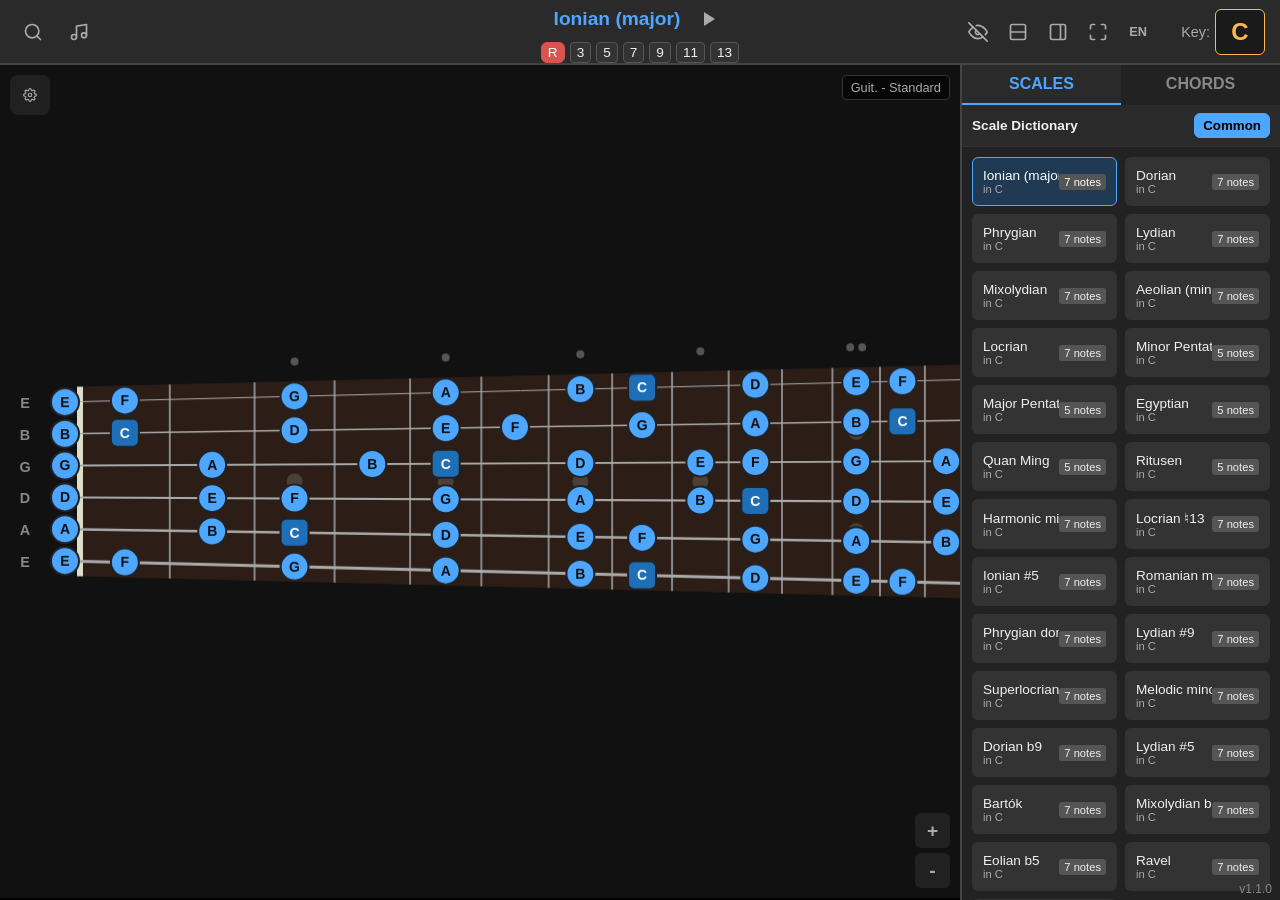
==== commit 0227217c: "Version changed" ====
--- a/index.html
+++ b/index.html
@@ -93,41 +93,88 @@
             </div>
 
             <div class="header-section header-right">
-                <div style="display:flex; gap: 4px;">
-                    <button class="icon-btn" id="btn-hide-ui" data-i18n-title="hideUI" title="Cacher l'interface (Zen Mode)">
+                <div class="header-actions" style="display:flex; gap: 4px;">
+                    <!-- Hamburger menu button (visible on mobile) -->
+                    <button class="icon-btn" id="btn-menu" title="Menu">
+                        <svg width="20" height="20" viewBox="0 0 24 24" fill="none" stroke="currentColor" stroke-width="2" stroke-linecap="round" stroke-linejoin="round">
+                            <line x1="3" y1="12" x2="21" y2="12"></line>
+                            <line x1="3" y1="6" x2="21" y2="6"></line>
+                            <line x1="3" y1="18" x2="21" y2="18"></line>
+                        </svg>
+                    </button>
+                    <!-- Desktop-only buttons (wrapped for mobile dropdown) -->
+                    <button class="icon-btn desktop-only" id="btn-hide-ui" data-i18n-title="hideUI" title="Cacher l'interface (Zen Mode)">
                         <svg width="20" height="20" viewBox="0 0 24 24" fill="none" stroke="currentColor" stroke-width="2" stroke-linecap="round" stroke-linejoin="round">
                             <path d="M17.94 17.94A10.07 10.07 0 0 1 12 20c-7 0-11-8-11-8a18.45 18.45 0 0 1 5.06-5.94M9.9 4.24A9.12 9.12 0 0 1 12 4c7 0 11 8 11 8a18.5 18.5 0 0 1-2.16 3.19m-6.72-1.07a3 3 0 1 1-4.24-4.24"></path>
                             <line x1="1" y1="1" x2="23" y2="23"></line>
                         </svg>
                     </button>
-                    <button class="icon-btn" id="btn-split" data-i18n-title="splitView" title="Séparer la vue (2 instruments)">
+                    <button class="icon-btn desktop-only" id="btn-split" data-i18n-title="splitView" title="Séparer la vue (2 instruments)">
                         <svg width="20" height="20" viewBox="0 0 24 24" fill="none" stroke="currentColor" stroke-width="2" stroke-linecap="round" stroke-linejoin="round">
                             <rect x="3" y="3" width="18" height="18" rx="2" ry="2"></rect>
                             <line x1="3" y1="12" x2="21" y2="12"></line>
                         </svg>
                     </button>
-                    <button class="icon-btn" id="btn-toggle-dict" data-i18n-title="toggleDict" title="Afficher/Masquer le dictionnaire">
+                    <button class="icon-btn desktop-only" id="btn-toggle-dict" data-i18n-title="toggleDict" title="Afficher/Masquer le dictionnaire">
                         <svg width="20" height="20" viewBox="0 0 24 24" fill="none" stroke="currentColor" stroke-width="2" stroke-linecap="round" stroke-linejoin="round">
                             <rect x="3" y="3" width="18" height="18" rx="2" ry="2"></rect>
                             <line x1="15" y1="3" x2="15" y2="21"></line>
                         </svg>
                     </button>
-                    <button class="icon-btn" id="btn-fullscreen" data-i18n-title="fullscreen" title="Plein écran">
+                    <button class="icon-btn desktop-only" id="btn-fullscreen" data-i18n-title="fullscreen" title="Plein écran">
                         <svg width="20" height="20" viewBox="0 0 24 24" fill="none" stroke="currentColor" stroke-width="2" stroke-linecap="round" stroke-linejoin="round">
                             <path d="M8 3H5a2 2 0 0 0-2 2v3m18 0V5a2 2 0 0 0-2-2h-3m0 18h3a2 2 0 0 0 2-2v-3M3 16v3a2 2 0 0 0 2 2h3"></path>
                         </svg>
                     </button>
-                    <button class="icon-btn" id="btn-lang" title="Language">
+                    <button class="icon-btn desktop-only" id="btn-lang" title="Language">
                         <span style="font-weight:bold;font-size:0.8rem;">EN</span>
                     </button>
                 </div>
-                <div style="display:flex; align-items:center; margin-left: 15px; gap: 5px;">
-                    <span style="font-size: 0.9rem; color: #aaa;" data-i18n="key">Tonalité:</span>
+                <div class="key-selector" style="display:flex; align-items:center; margin-left: 15px; gap: 5px;">
+                    <span class="key-label" style="font-size: 0.9rem; color: #aaa;" data-i18n="key">Tonalité:</span>
                     <button id="btn-key">C</button>
                 </div>
+                
+                <!-- Mobile Dropdown Menu (hidden on desktop) -->
+                <div class="header-menu-dropdown" id="header-menu-dropdown">
+                    <div class="menu-item" onclick="toggleZenMode()">
+                        <svg width="18" height="18" viewBox="0 0 24 24" fill="none" stroke="currentColor" stroke-width="2" stroke-linecap="round" stroke-linejoin="round">
+                            <path d="M17.94 17.94A10.07 10.07 0 0 1 12 20c-7 0-11-8-11-8a18.45 18.45 0 0 1 5.06-5.94M9.9 4.24A9.12 9.12 0 0 1 12 4c7 0 11 8 11 8a18.5 18.5 0 0 1-2.16 3.19m-6.72-1.07a3 3 0 1 1-4.24-4.24"></path>
+                            <line x1="1" y1="1" x2="23" y2="23"></line>
+                        </svg>
+                        <span data-i18n="hideUI">Cacher l'interface</span>
+                    </div>
+                    <div class="menu-item" onclick="toggleSplitMode()">
+                        <svg width="18" height="18" viewBox="0 0 24 24" fill="none" stroke="currentColor" stroke-width="2" stroke-linecap="round" stroke-linejoin="round">
+                            <rect x="3" y="3" width="18" height="18" rx="2" ry="2"></rect>
+                            <line x1="3" y1="12" x2="21" y2="12"></line>
+                        </svg>
+                        <span data-i18n="splitView">Séparer la vue</span>
+                    </div>
+                    <div class="menu-item" onclick="toggleDictPanel(); document.getElementById('header-menu-dropdown').classList.remove('show');">
+                        <svg width="18" height="18" viewBox="0 0 24 24" fill="none" stroke="currentColor" stroke-width="2" stroke-linecap="round" stroke-linejoin="round">
+                            <rect x="3" y="3" width="18" height="18" rx="2" ry="2"></rect>
+                            <line x1="15" y1="3" x2="15" y2="21"></line>
+                        </svg>
+                        <span data-i18n="toggleDict">Afficher/Masquer le dictionnaire</span>
+                    </div>
+                    <div class="menu-item" onclick="toggleFullScreen()">
+                        <svg width="18" height="18" viewBox="0 0 24 24" fill="none" stroke="currentColor" stroke-width="2" stroke-linecap="round" stroke-linejoin="round">
+                            <path d="M8 3H5a2 2 0 0 0-2 2v3m18 0V5a2 2 0 0 0-2-2h-3m0 18h3a2 2 0 0 0 2-2v-3M3 16v3a2 2 0 0 0 2 2h3"></path>
+                        </svg>
+                        <span data-i18n="fullscreen">Plein écran</span>
+                    </div>
+                    <div class="menu-item" onclick="toggleLang(); document.getElementById('header-menu-dropdown').classList.remove('show');">
+                        <svg width="18" height="18" viewBox="0 0 24 24" fill="none" stroke="currentColor" stroke-width="2" stroke-linecap="round" stroke-linejoin="round">
+                            <circle cx="12" cy="12" r="10"></circle>
+                            <line x1="2" y1="12" x2="22" y2="12"></line>
+                        </svg>
+                        <span>Langue: <span id="menu-lang-label">EN</span></span>
+                    </div>
+                </div>
             </div>
         </header>
-        <div id="app-version">v1.0.0</div>
+        <div id="app-version">v1.1.0</div>
 
         <div id="main-content">
             <!-- Zone Instruments (Multiples possibles) -->
--- a/styles.css
+++ b/styles.css
@@ -747,4 +747,118 @@
 
 .playing-audio {
     animation: pulse-audio 0.5s infinite;
+}
+
+/* Mobile dropdown menu base styles */
+.header-menu-dropdown {
+    display: none;
+}
+
+.menu-item {
+    display: flex;
+    align-items: center;
+    gap: 12px;
+    padding: 12px 16px;
+    color: #f0f0f0;
+    cursor: pointer;
+    transition: background 0.2s;
+}
+
+.menu-item:hover {
+    background: #3a3a3a;
+}
+
+.menu-item svg {
+    flex-shrink: 0;
+}
+
+/* --- Mobile Responsive Header --- */
+@media (max-width: 800px) {
+    /* Make header-right the positioned parent for dropdown */
+    .header-right {
+        position: relative;
+    }
+    
+    #top-bar {
+        padding: 0 10px;
+        gap: 5px;
+    }
+    
+    .header-section { width: auto; }
+    .header-center { 
+        width: auto; 
+        flex: 1;
+        min-width: 0;
+    }
+    .header-right { width: auto; }
+    
+    /* Smaller scale name */
+    #scale-name {
+        font-size: 1rem;
+        max-width: 120px;
+    }
+    
+    /* Compact action buttons on desktop */
+    .header-actions {
+        display: flex !important;
+        gap: 2px;
+    }
+    
+    .header-actions .icon-btn {
+        width: 32px;
+        height: 32px;
+    }
+    
+    /* Hide desktop-only buttons on mobile */
+    .header-actions .desktop-only {
+        display: none;
+    }
+    
+    /* Show hamburger menu */
+    #btn-menu {
+        display: flex;
+    }
+    
+    /* Hide key label on mobile */
+    .key-selector .key-label {
+        display: none;
+    }
+    
+    .key-selector {
+        margin-left: 8px !important;
+    }
+    
+/* Mobile dropdown menu */
+    #header-menu-dropdown {
+        display: none;
+        position: absolute;
+        top: 100%;
+        right: 0;
+        margin-top: 5px;
+        background: #2a2a2a;
+        border: 1px solid #444;
+        border-radius: 8px;
+        padding: 8px 0;
+        z-index: 1001;
+        min-width: 200px;
+        box-shadow: 0 4px 12px rgba(0,0,0,0.5);
+    }
+    
+    #header-menu-dropdown.show {
+        display: block;
+    }
+}
+
+@media (min-width: 801px) {
+    #btn-menu {
+        display: none;
+    }
+    
+    .desktop-only {
+        display: flex !important;
+    }
+    
+    #header-menu-dropdown {
+        display: none !important;
+    }
 }
